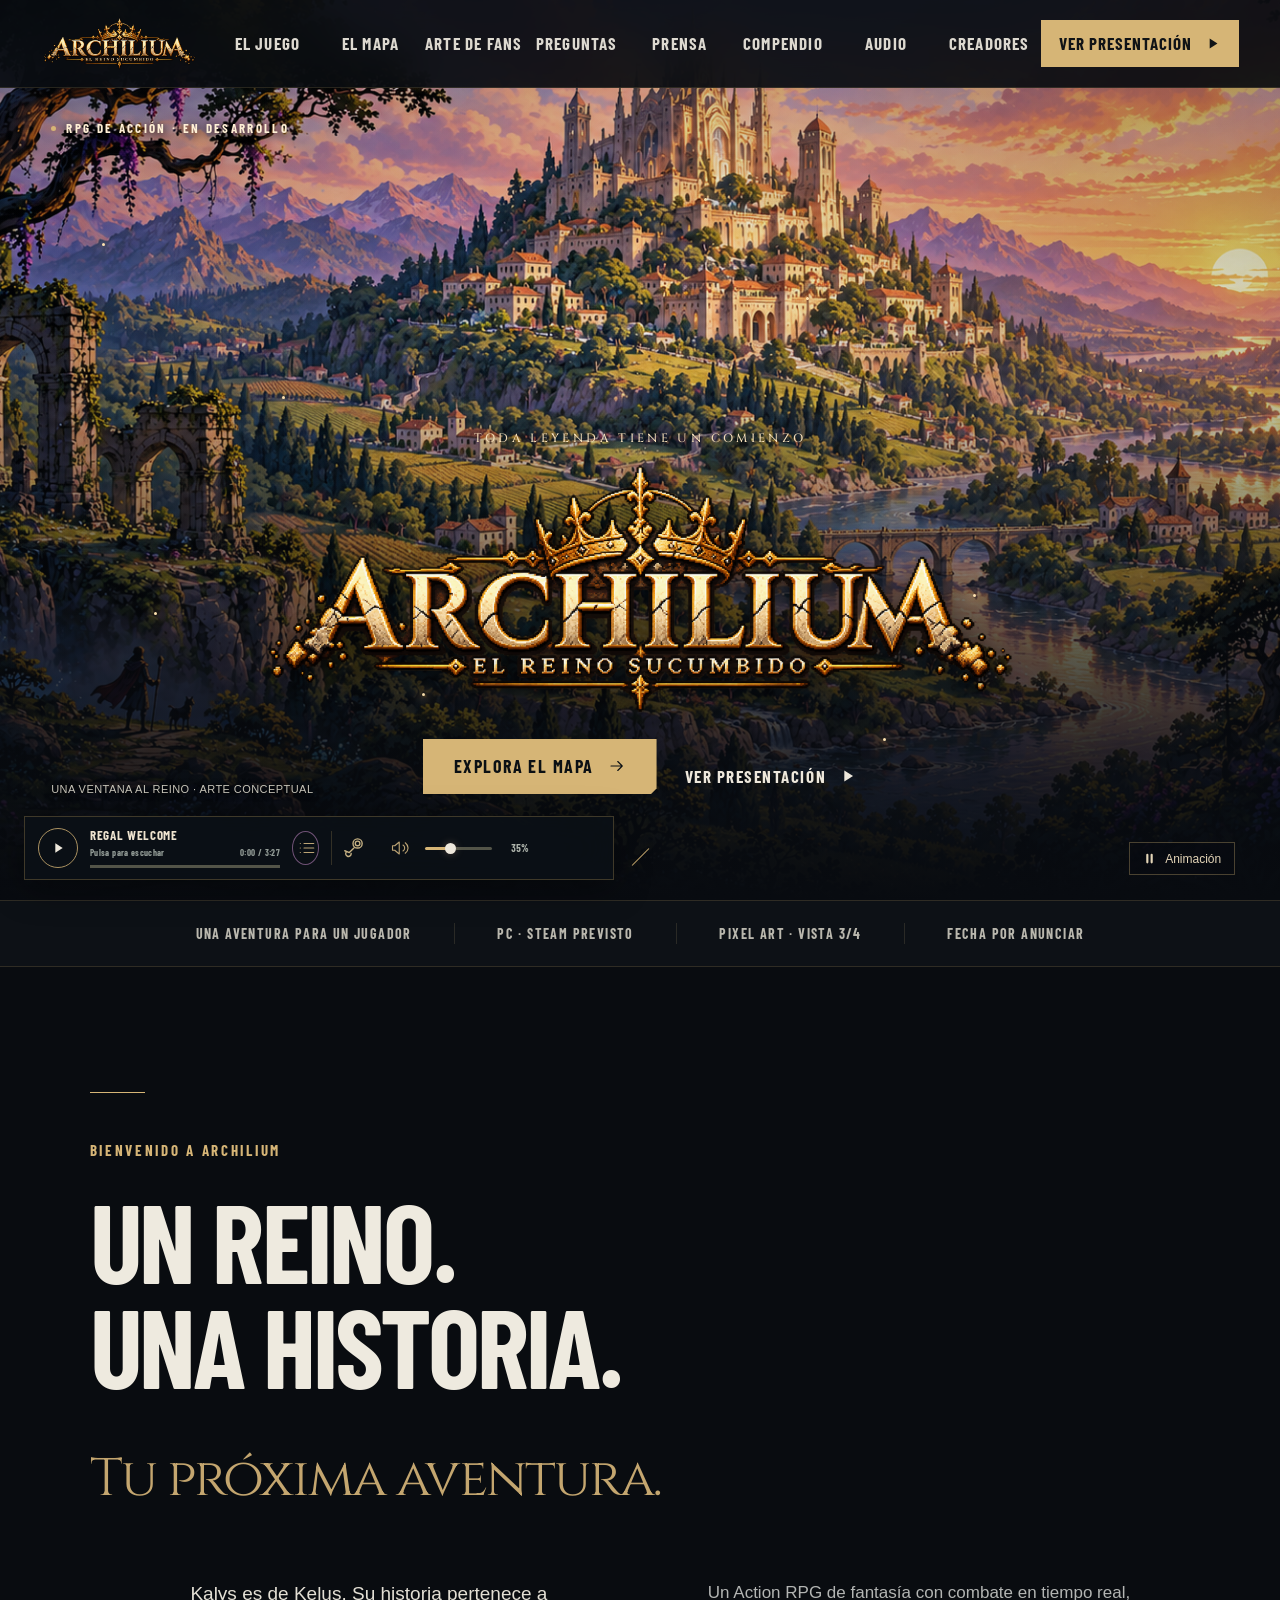
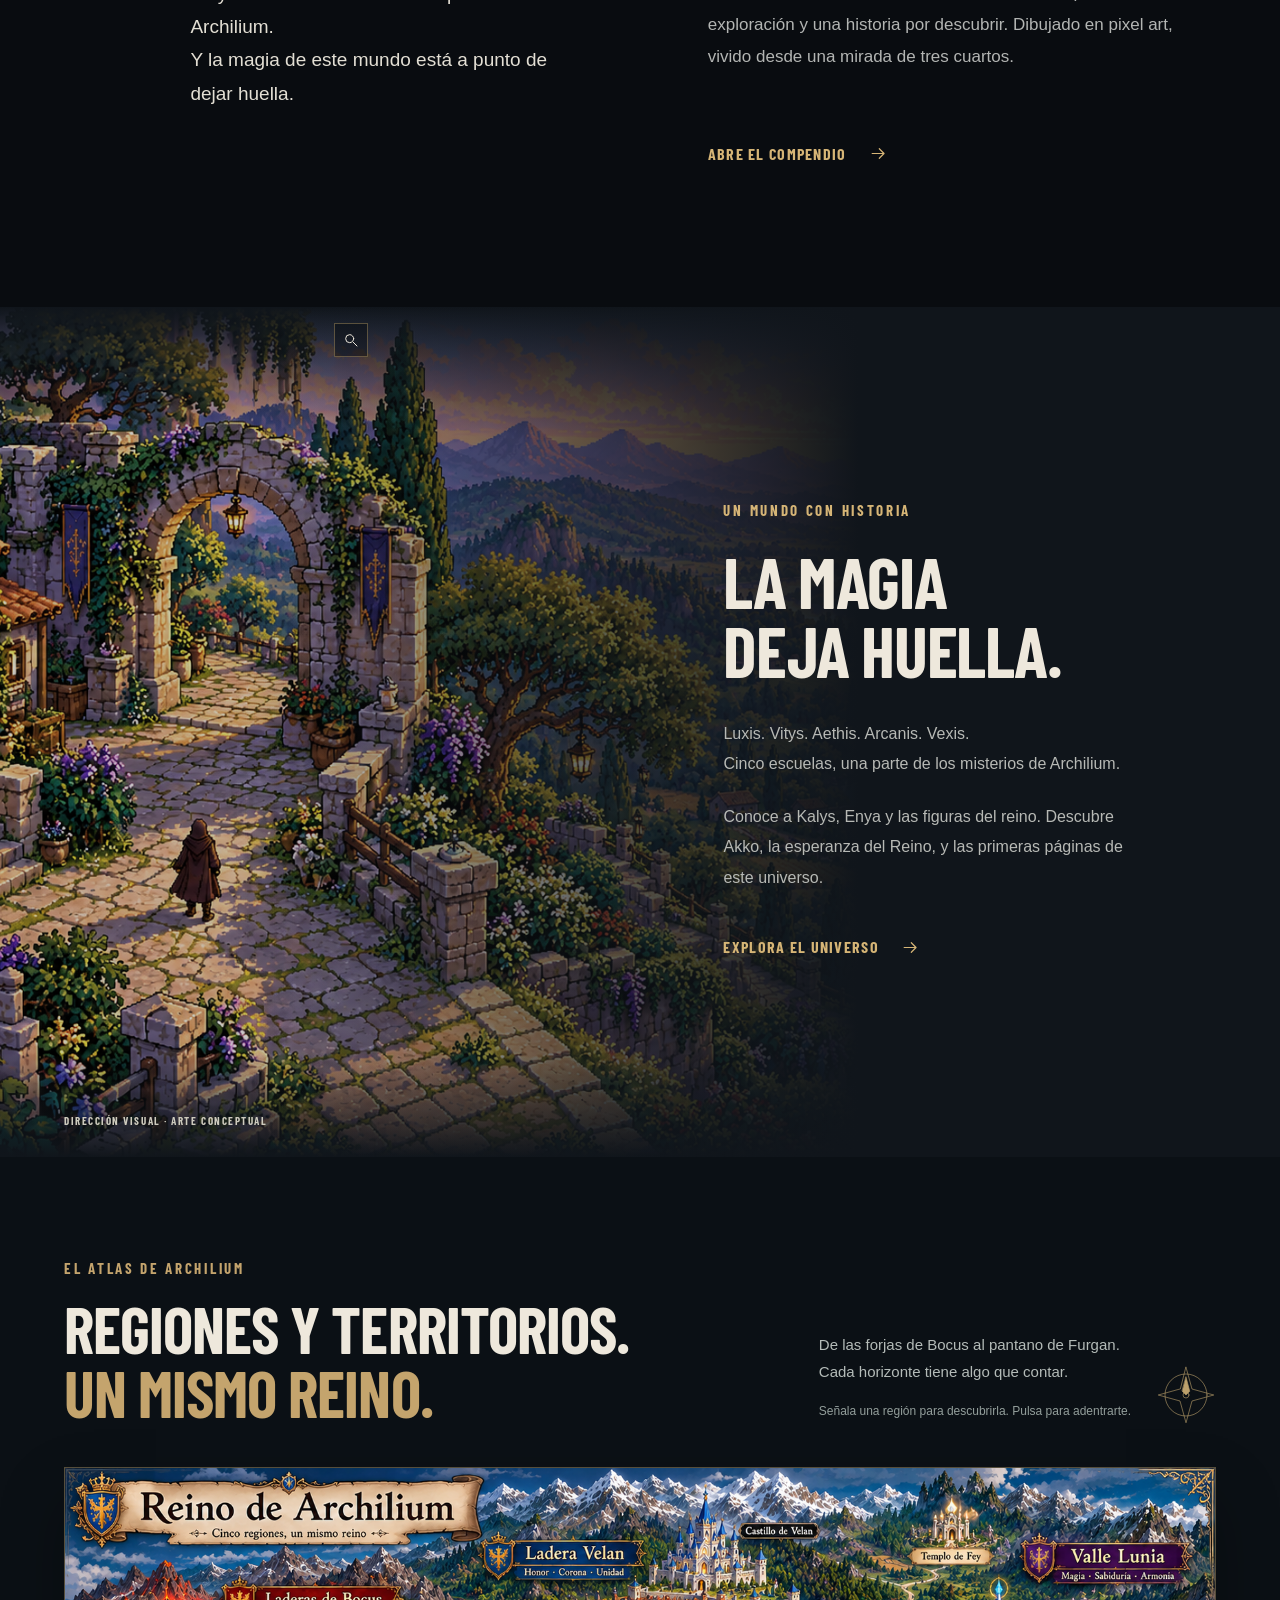
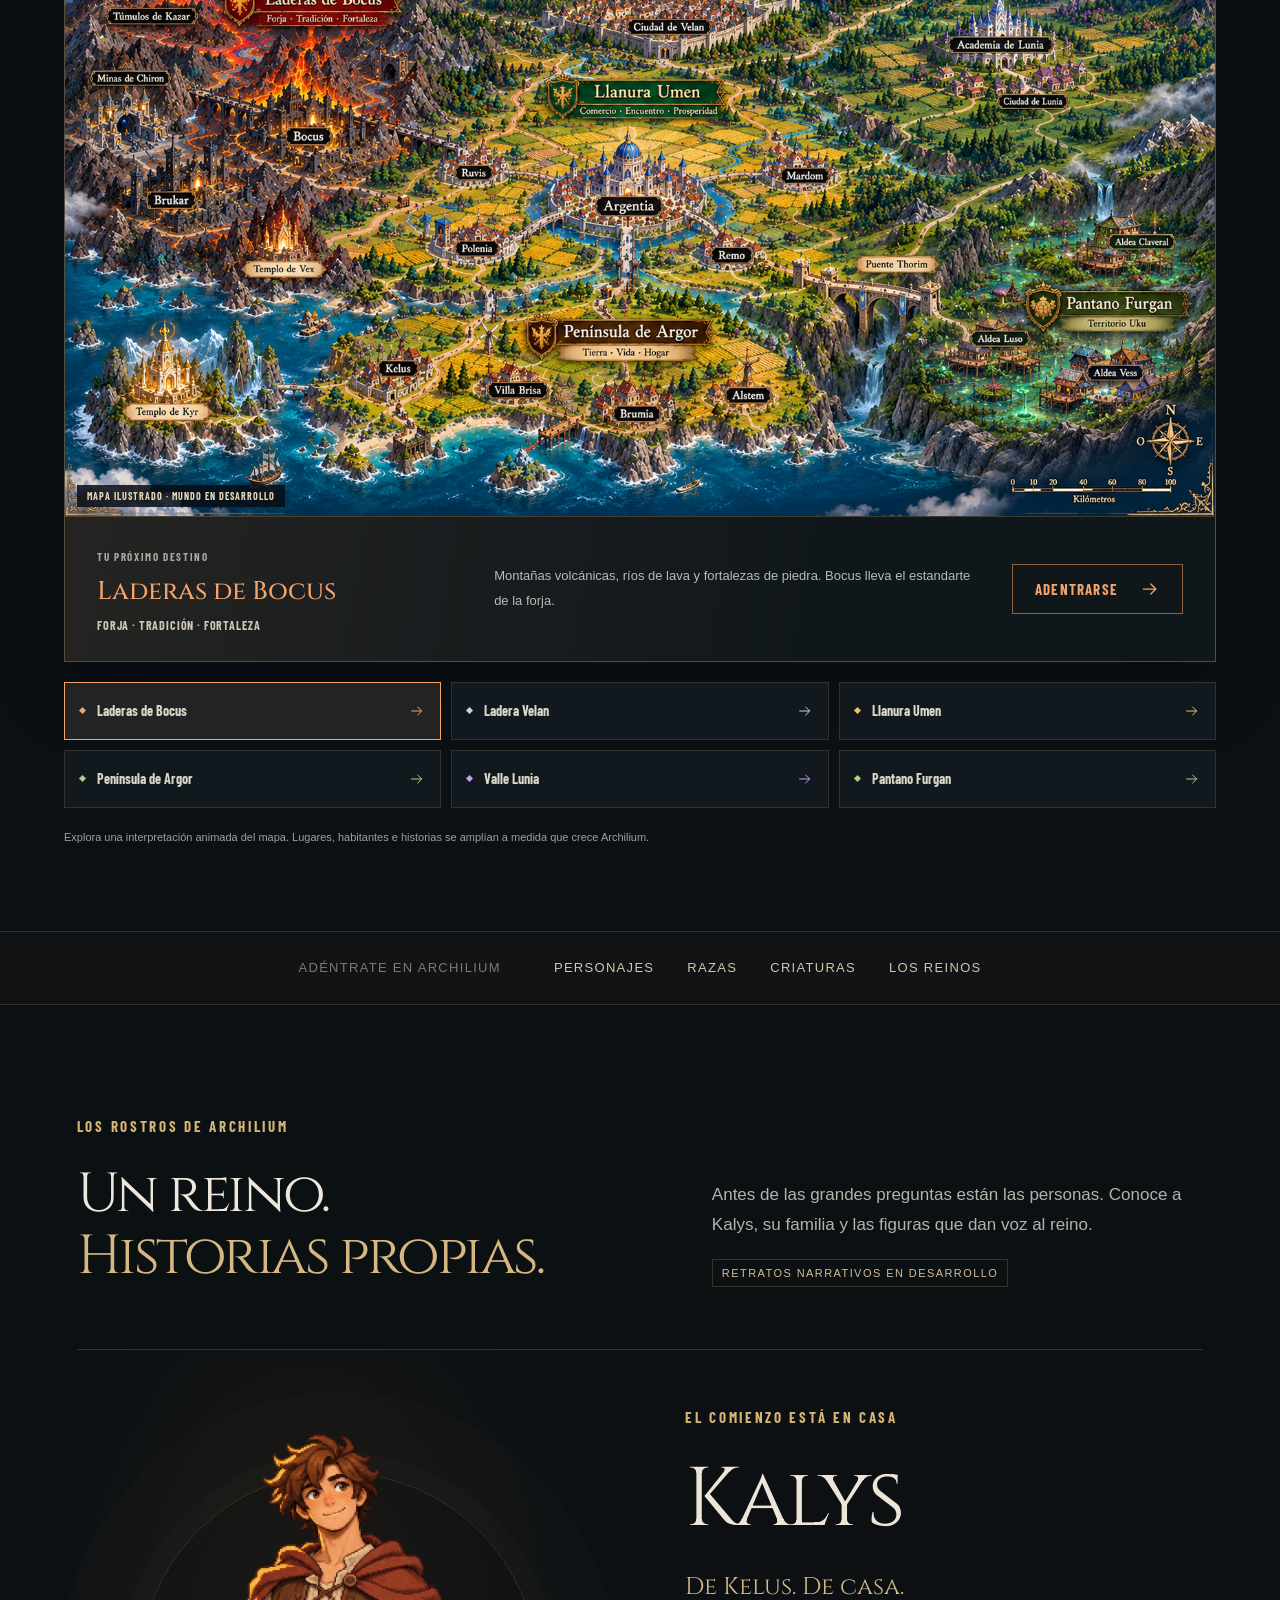
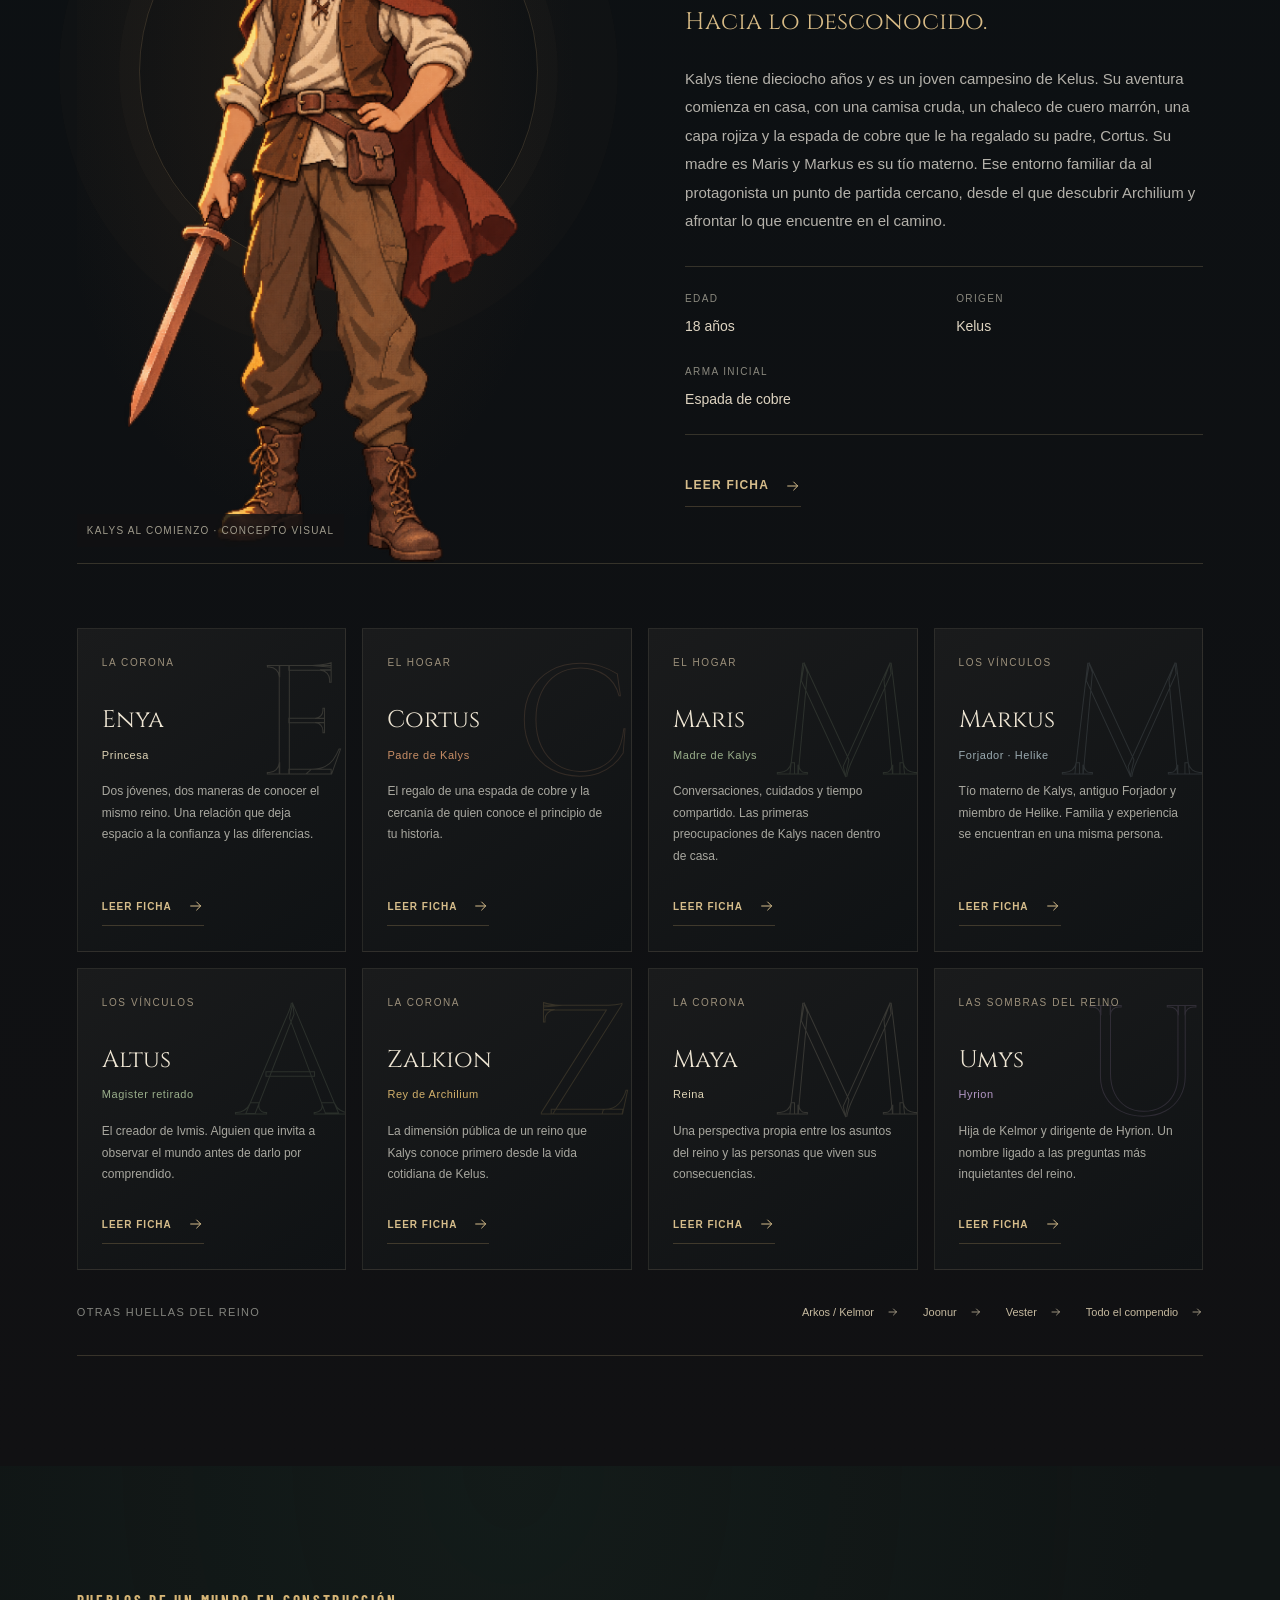
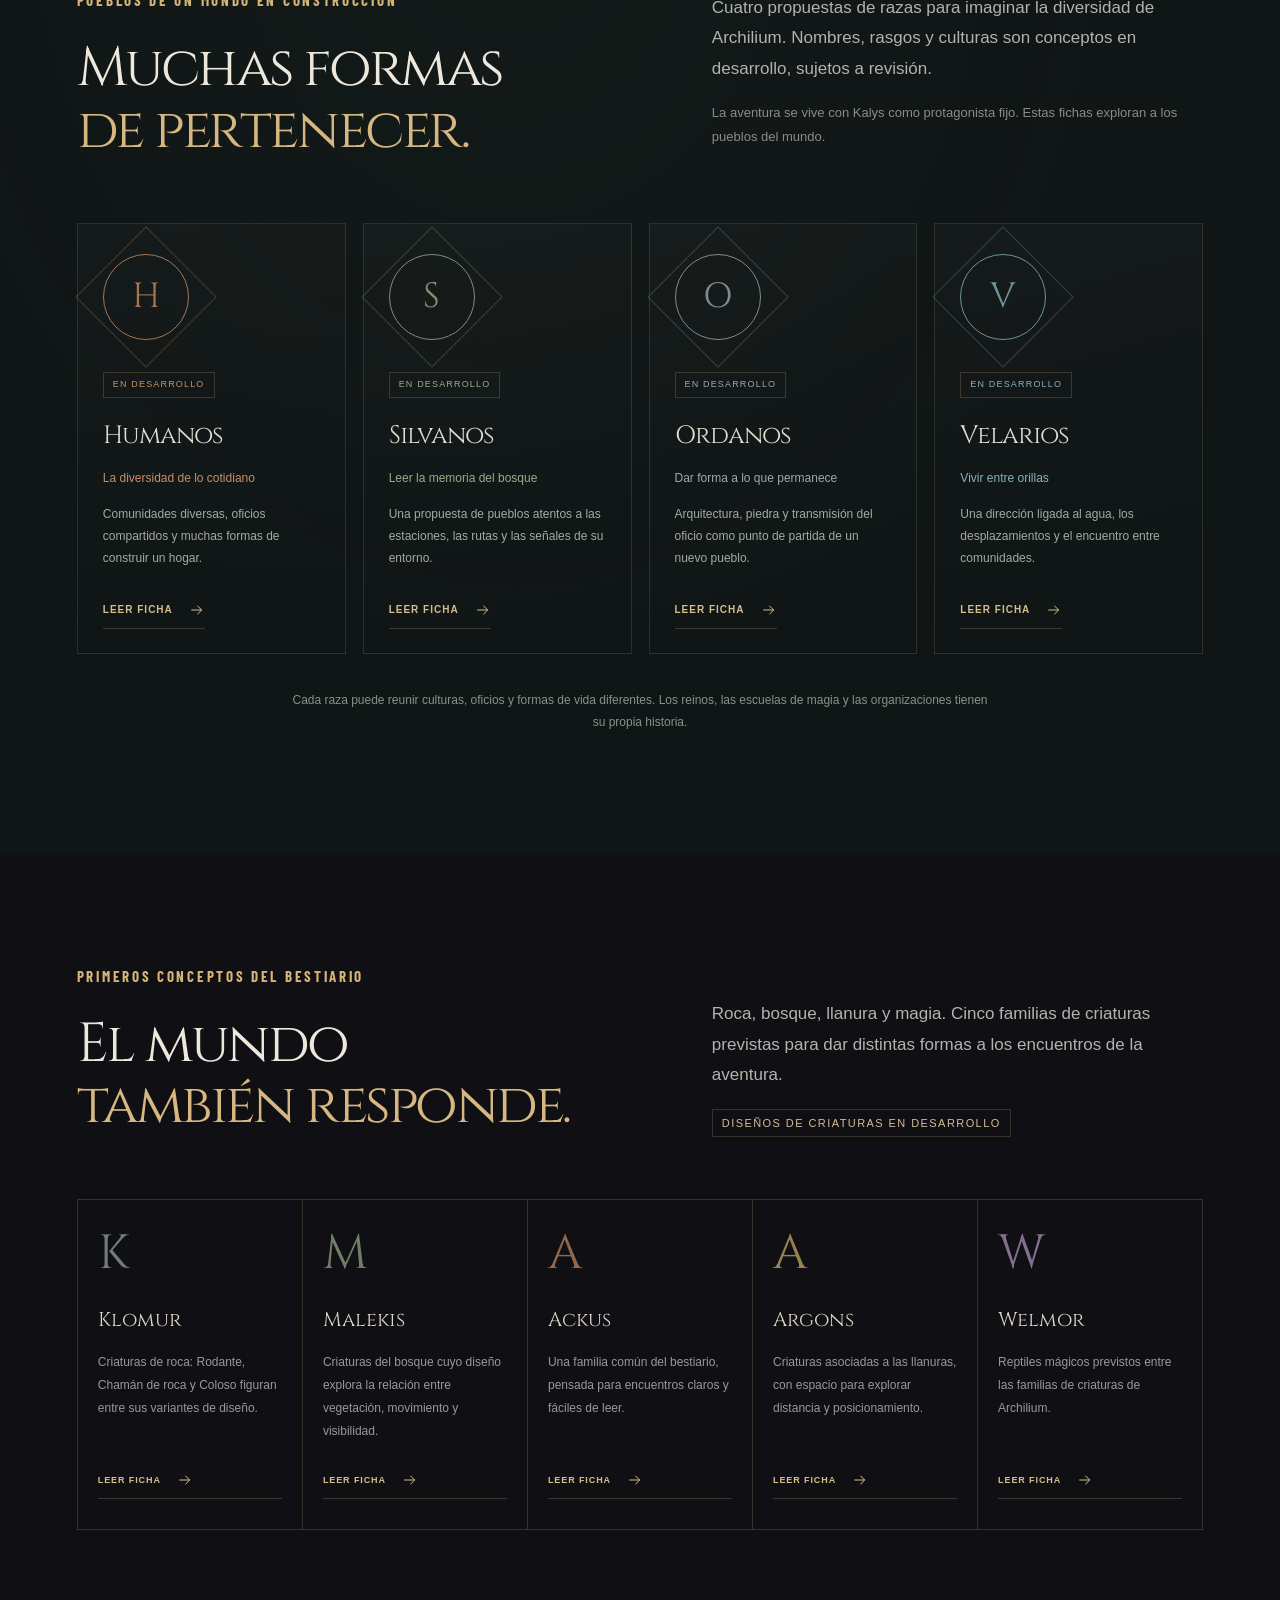
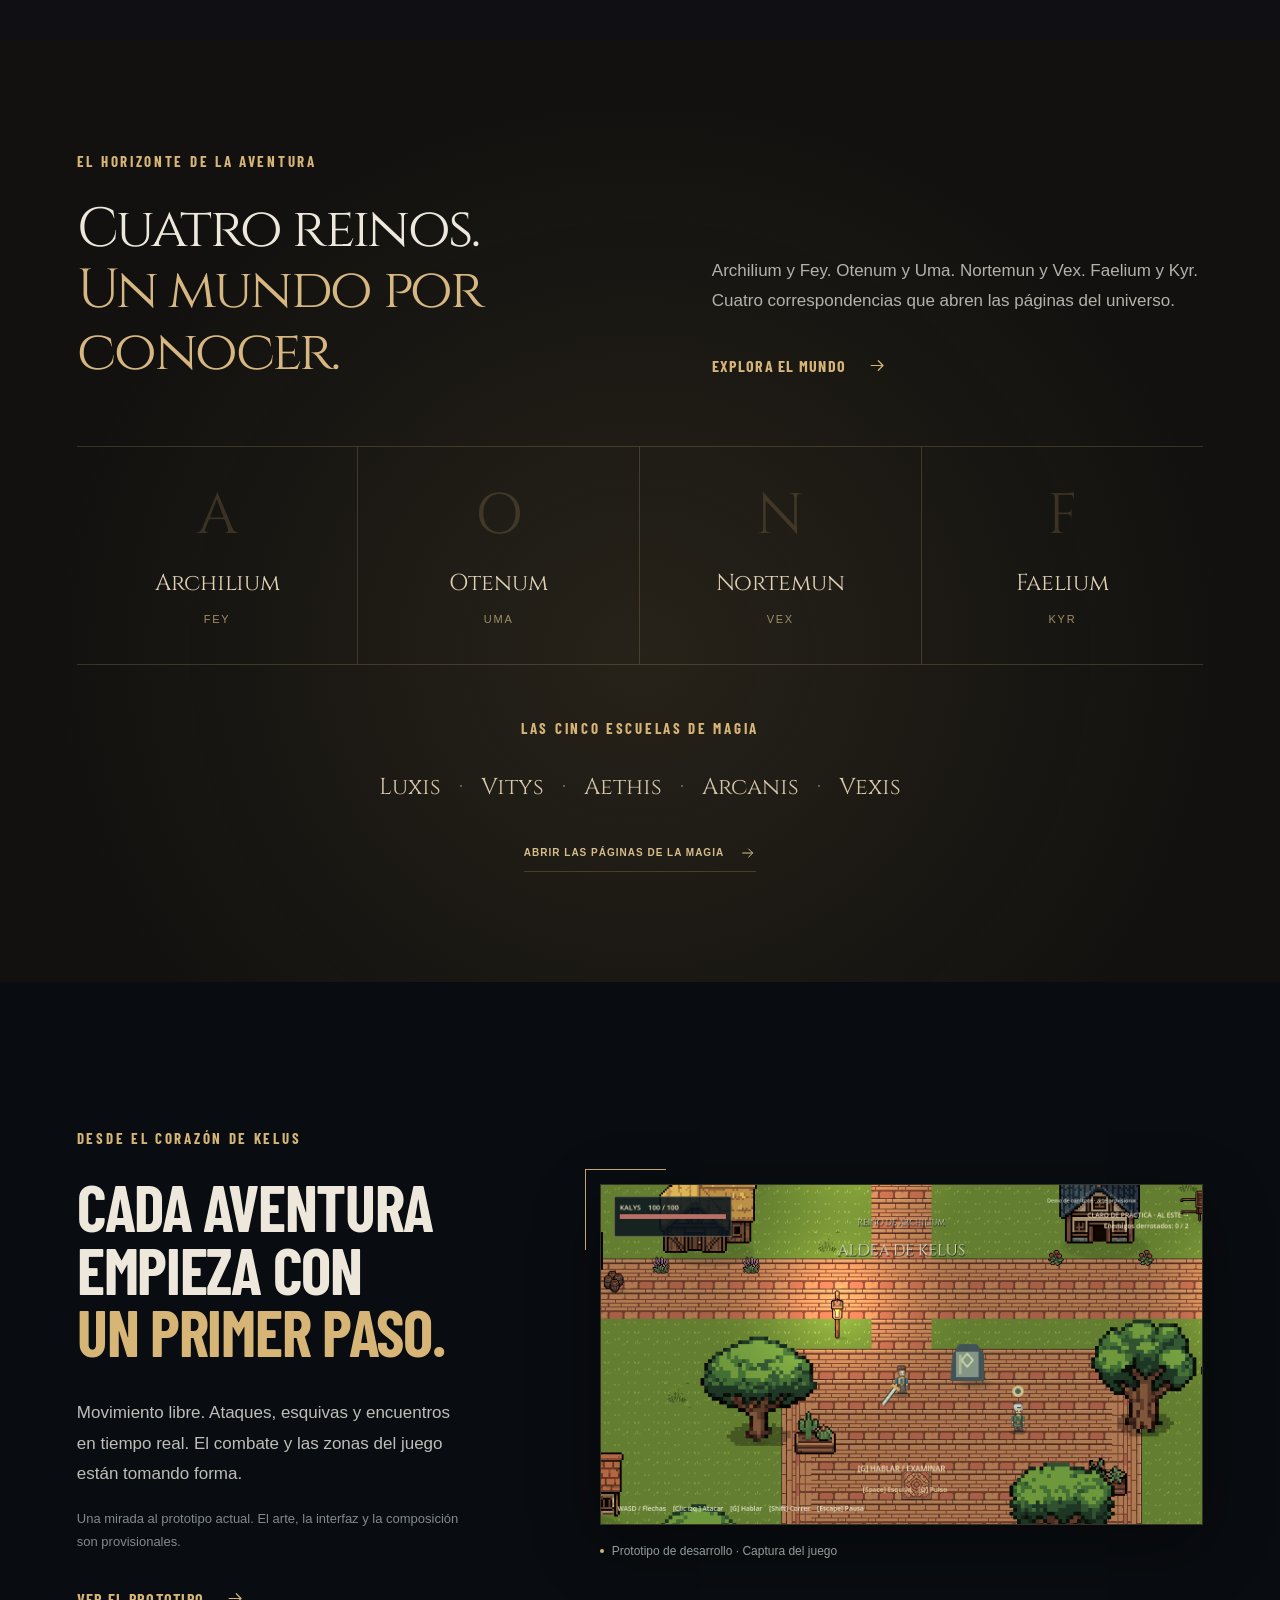
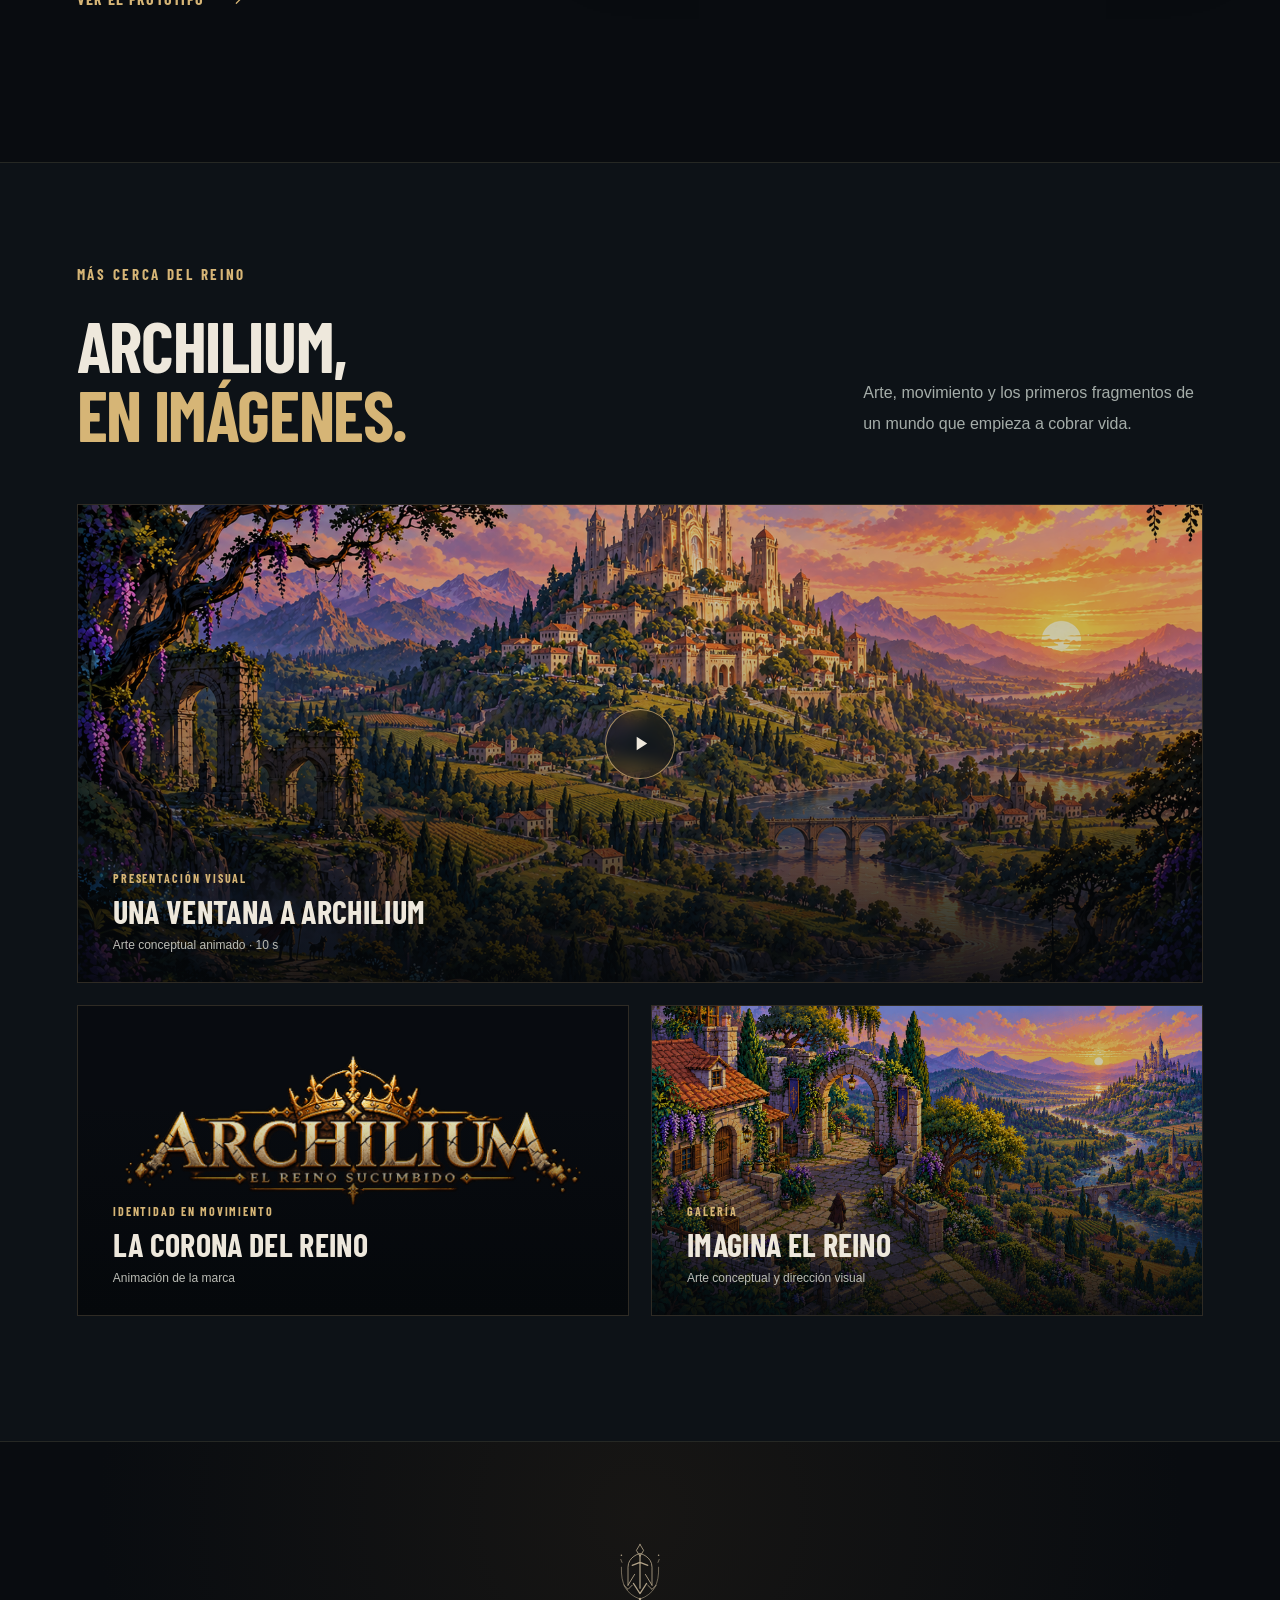
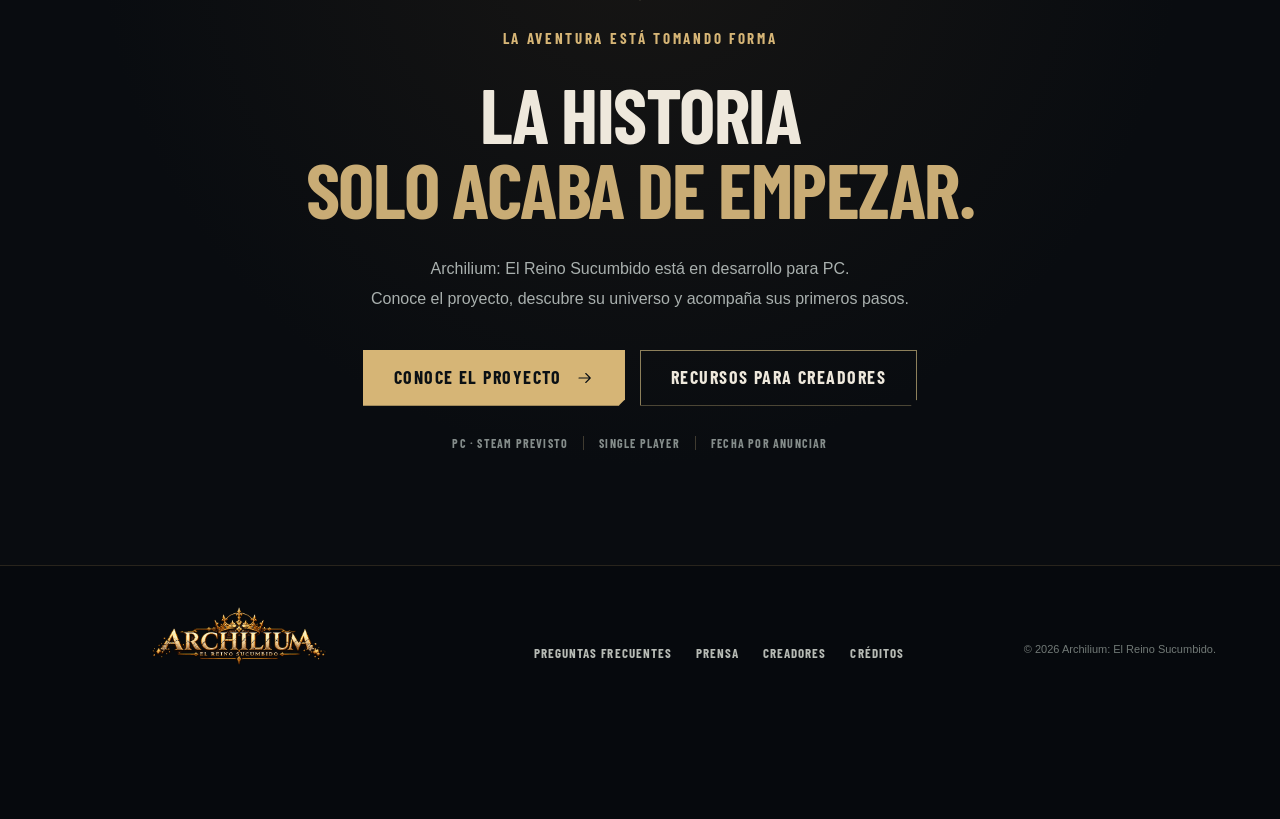
==== index.html @ 04245f7f "Publish updated Archilium map and Pantano Furgan" ====
<!doctype html>
<html lang="es">
<head>
  <meta charset="utf-8">
  <meta name="viewport" content="width=device-width,initial-scale=1">
  <meta name="theme-color" content="#080b10">
  <meta name="description" content="Descubre Archilium: El Reino Sucumbido, un RPG de acción en pixel art. Conoce a Kalys, sus personajes, los cuatro reinos y los conceptos de razas y criaturas.">
  <meta property="og:title" content="Archilium: El Reino Sucumbido">
  <meta property="og:description" content="Conoce a Kalys y las figuras de Archilium. Personajes, cuatro reinos y conceptos de razas y criaturas para una aventura en pixel art.">
  <meta property="og:type" content="website">
  <meta property="og:locale" content="es_ES">
  <meta property="og:image" content="https://zalkionhub.github.io/archilium/assets/archilium-hero-grounded.png">
  <meta property="og:url" content="https://zalkionhub.github.io/archilium/">
  <link rel="canonical" href="https://zalkionhub.github.io/archilium/">
  <title>Archilium: El Reino Sucumbido</title>
  <link rel="icon" href="assets/emblem.svg" type="image/svg+xml">
  <link rel="preload" href="assets/cinzel.ttf" as="font" type="font/ttf" crossorigin>
  <link rel="preload" href="assets/barlow-condensed-bold.ttf" as="font" type="font/ttf" crossorigin>
  <link rel="preload" href="assets/archilium-hero-grounded.png" as="image" fetchpriority="high">
  <link rel="preload" href="assets/archilium-corona-dorada.png" as="image" fetchpriority="high">
  <link rel="stylesheet" href="styles.css">
  <link rel="stylesheet" href="cinematic.css">
  <link rel="stylesheet" href="lore.css">
  <link rel="stylesheet" href="world-map.css?v=20261103-furgan">
  <script src="loading-screen.js"></script>
  <script src="app.js?v=20261103-furgan" type="module"></script>
</head>
<body>
  <div class="site-loader" id="site-loader" aria-label="Cargando Archilium" aria-hidden="true">
    <div class="loader-glow" aria-hidden="true"></div>
    <div class="loader-content">
      <img class="loader-logo" src="assets/archilium-corona-dorada.png" alt="Archilium · El reino sucumbido" width="2172" height="724" fetchpriority="high">
      <span class="loader-rule" aria-hidden="true"></span>
      <p role="status">Cargando el reino…</p>
      <button id="loader-skip" type="button">Entrar al reino</button>
    </div>
  </div>
  <a class="skip-link" href="#el-juego">Saltar al contenido</a>
  <svg class="icon-definitions" aria-hidden="true" xmlns="http://www.w3.org/2000/svg">
    <symbol id="icon-arrow" viewBox="0 0 24 24"><path d="M4 12h15m-6-6 6 6-6 6"/></symbol>
    <symbol id="icon-play" viewBox="0 0 24 24"><path class="solid" d="m8 5 11 7-11 7z"/></symbol>
    <symbol id="icon-pause" viewBox="0 0 24 24"><path d="M8 5v14M16 5v14" stroke-width="4"/></symbol>
    <symbol id="icon-close" viewBox="0 0 24 24"><path d="m5 5 14 14M19 5 5 19"/></symbol>
    <symbol id="icon-download" viewBox="0 0 24 24"><path d="M12 3v12m-5-5 5 5 5-5M4 16v5h16v-5"/></symbol>
    <symbol id="icon-volume" viewBox="0 0 24 24"><path d="m11 4-6 5H2v6h3l6 5zM16 8c3 2 3 6 0 8m3-11c5 4 5 10 0 14"/></symbol>
    <symbol id="icon-muted" viewBox="0 0 24 24"><path d="m11 4-6 5H2v6h3l6 5zM16 9l6 6m0-6-6 6"/></symbol>
    <symbol id="icon-list" viewBox="0 0 24 24"><path d="M8 6h13M8 12h13M8 18h13M3 6h.1M3 12h.1M3 18h.1"/></symbol>
    <symbol id="icon-steam" viewBox="0 0 24 24"><path d="m3 15 5 2 5-5m-8 4a3 3 0 1 0 5 2M22 7a5 5 0 1 1-10 0 5 5 0 0 1 10 0Z"/><circle cx="17" cy="7" r="2.5"/></symbol>
    <symbol id="icon-search" viewBox="0 0 24 24"><circle cx="10" cy="10" r="6"/><path d="m15 15 6 6"/></symbol>
  </svg>

  <header class="site-header" id="site-header">
    <a class="nav-brand" href="#inicio" aria-label="Archilium, inicio"><img src="assets/archilium-corona-dorada.png" alt="" width="2172" height="724"></a>
    <button class="menu-toggle" aria-expanded="false" aria-controls="main-navigation" aria-label="Abrir menú"><span></span><span></span></button>
    <nav class="main-navigation" id="main-navigation" aria-label="Navegación principal">
      <a href="#el-juego">El juego</a><a href="#mapa">El mapa</a><a href="#arte-de-fans" data-panel="arte-de-fans">Arte de fans</a><a href="#preguntas" data-panel="preguntas">Preguntas</a><a href="#prensa" data-panel="prensa">Prensa</a><a href="#compendio" data-panel="compendio">Compendio</a><a href="#audio" data-panel="audio">Audio</a><a href="#creadores" data-panel="creadores">Creadores</a>
    </nav>
    <button class="header-action" data-panel="presentacion">Ver presentación <svg><use href="#icon-play"/></svg></button>
  </header>
  <main>
    <section class="hero" id="inicio" aria-labelledby="game-title">
      <div class="hero-scene" aria-hidden="true"><img class="hero-art" src="assets/archilium-hero-grounded.png" alt="" width="1672" height="941" fetchpriority="high"><video id="hero-motion" class="hero-motion" muted playsinline loop preload="none" poster="assets/archilium-hero-grounded.png"></video></div>
      <div class="hero-shade" aria-hidden="true"></div>
      <div class="motes" aria-hidden="true"><i></i><i></i><i></i><i></i><i></i><i></i><i></i><i></i><i></i><i></i></div>
      <div class="hero-genre"><span></span>RPG DE ACCIÓN · EN DESARROLLO</div>
      <div class="hero-copy">
        <p class="hero-kicker">Toda leyenda tiene un comienzo</p>
        <h1 id="game-title"><img class="hero-logo" src="assets/archilium-corona-dorada.png" alt="Archilium: El Reino Sucumbido" width="2172" height="724" fetchpriority="high"></h1>
        <div class="hero-actions"><a class="primary-button" href="#mapa">Explora el mapa <svg><use href="#icon-arrow"/></svg></a><button class="hero-cta" data-panel="presentacion">Ver presentación <svg><use href="#icon-play"/></svg></button></div>
      </div>
      <span class="hero-caption">Una ventana al reino · Arte conceptual</span>
      <button class="motion-toggle" id="motion-toggle" type="button" aria-label="Pausar animación de portada" aria-pressed="false"><svg><use href="#icon-pause"/></svg><span>Animación</span></button>
      <a class="scroll-cue" href="#el-juego" aria-label="Desplazarse para descubrir Archilium"><span></span></a>
    </section>
    <div class="game-ribbon"><span>Una aventura para un jugador</span><span>PC · Steam previsto</span><span>Pixel art · Vista 3/4</span><span>Fecha por anunciar</span></div>
    <section class="manifesto-section" id="el-juego" aria-labelledby="intro-title">
      <div class="section-rule" aria-hidden="true"></div>
      <p class="eyebrow reveal">Bienvenido a Archilium</p>
      <h2 id="intro-title" class="display-title reveal">Un reino.<br>Una historia.<br><em>Tu próxima aventura.</em></h2>
      <div class="manifesto-bottom reveal"><p>Kalys es de Kelus. Su historia pertenece a Archilium.<br>Y la magia de este mundo está a punto de dejar huella.</p><p>Un Action RPG de fantasía con combate en tiempo real, exploración y una historia por descubrir. Dibujado en pixel art, vivido desde una mirada de tres cuartos.</p><a class="text-link" href="#compendio" data-panel="compendio">Abre el compendio <svg><use href="#icon-arrow"/></svg></a></div>
    </section>
    <section class="realm-section" id="el-reino" aria-labelledby="world-title">
      <div class="realm-art"><img src="assets/archilium-pixel-concept-grounded.png" alt="Arte conceptual en pixel art de un camino de piedra entre vegetación y montañas de un reino terrestre" width="1672" height="941" loading="lazy"><div class="realm-art-shade"></div><span class="art-caption">Dirección visual · Arte conceptual</span><button class="expand-art" data-panel="galeria" aria-label="Ampliar el arte de Archilium"><svg><use href="#icon-search"/></svg></button></div>
      <div class="realm-copy reveal"><p class="eyebrow">Un mundo con historia</p><h2 id="world-title">La magia<br>deja huella.</h2><p>Luxis. Vitys. Aethis. Arcanis. Vexis.<br>Cinco escuelas, una parte de los misterios de Archilium.</p><p>Conoce a Kalys, Enya y las figuras del reino. Descubre Akko, la esperanza del Reino, y las primeras páginas de este universo.</p><a class="text-link" href="#compendio" data-panel="compendio">Explora el universo <svg><use href="#icon-arrow"/></svg></a></div>
    </section>
    <!-- world-map:start -->
    <section class="atlas-section" id="mapa" aria-labelledby="atlas-title">
    <header class="atlas-heading"><div><p class="eyebrow">El atlas de Archilium</p><h2 id="atlas-title">Regiones y territorios.<br><em>Un mismo reino.</em></h2></div><div class="atlas-intro"><p>De las forjas de Bocus al pantano de Furgan.<br>Cada horizonte tiene algo que contar.</p><p class="atlas-instruction">Señala una región para descubrirla. Pulsa para adentrarte.</p></div><svg class="atlas-compass" viewBox="0 0 80 80" aria-hidden="true"><circle cx="40" cy="40" r="28"/><path d="M40 3 48 32 77 40 48 48 40 77 32 48 3 40 32 32Z"/><path d="m40 16 5 19-5 5-5-5Z" fill="currentColor"/><circle cx="40" cy="40" r="4"/></svg></header>
    <div class="atlas-frame">
      <div class="atlas-stage"><img class="atlas-map" src="assets/archilium-mapa-reino-furgan.png" alt="Mapa ilustrado del Reino de Archilium: Bocus al oeste, Velan al norte, Umen en el centro, Argor al sur, Lunia al noreste y Pantano Furgan al sureste" width="1672" height="941" loading="lazy">
        <svg class="atlas-overlays" viewBox="0 0 1672 941" aria-label="Regiones del mapa interactivo"><a href="#region-bocus" role="button" tabindex="0" class="atlas-region" data-region-id="bocus" aria-label="Explorar Laderas de Bocus" style="--region-color:#f4a36b"><path d="M0 170 L70 126 L215 126 L320 109 L470 128 L530 178 L555 260 L540 330 L577 385 L535 443 L475 485 L418 530 L437 585 L407 631 L300 660 L190 626 L112 618 L60 572 L0 558 Z"/></a><a href="#region-velan" role="button" tabindex="0" class="atlas-region" data-region-id="velan" aria-label="Explorar Ladera Velan" style="--region-color:#c0d8ee"><path d="M470 128 L520 76 L575 0 L1290 0 L1330 68 L1300 148 L1246 180 L1200 235 L1128 269 L1046 296 L951 285 L812 292 L689 267 L600 291 L555 260 L530 178 Z"/></a><a href="#region-umen" role="button" tabindex="0" class="atlas-region" data-region-id="umen" aria-label="Explorar Llanura Umen" style="--region-color:#e6c56f"><path d="M577 385 L540 330 L555 260 L600 291 L689 267 L812 292 L951 285 L1046 296 L1128 269 L1179 359 L1214 411 L1298 410 L1286 480 L1246 540 L1275 609 L1180 632 L1108 663 L987 628 L874 611 L760 625 L641 592 L544 617 L407 631 L437 585 L418 530 L475 485 L535 443 Z"/></a><a href="#region-argor" role="button" tabindex="0" class="atlas-region" data-region-id="argor" aria-label="Explorar Península de Argor" style="--region-color:#b8c782"><path d="M407 631 L544 617 L641 592 L760 625 L874 611 L987 628 L1108 663 L1180 632 L1220 713 L1180 804 L1152 874 L1040 903 L906 912 L760 899 L608 914 L480 870 L364 848 L323 797 L358 727 Z M16 715 L60 662 L185 654 L278 733 L305 817 L249 872 L90 865 L35 810 Z"/></a><a href="#region-lunia" role="button" tabindex="0" class="atlas-region" data-region-id="lunia" aria-label="Explorar Valle Lunia" style="--region-color:#c6a2f3"><path d="M1290 0 L1672 0 L1672 425 L1580 444 L1484 419 L1380 441 L1298 410 L1214 411 L1179 359 L1128 269 L1200 235 L1246 180 L1300 148 L1330 68 Z"/></a><a href="#region-furgan" role="button" tabindex="0" class="atlas-region" data-region-id="furgan" aria-label="Explorar Pantano Furgan" style="--region-color:#b1cf87"><path d="M1298 410 L1380 441 L1484 419 L1580 444 L1672 425 L1672 729 L1598 757 L1568 795 L1485 838 L1392 879 L1281 839 L1204 810 L1220 713 L1180 632 L1275 609 L1246 540 L1286 480 Z"/></a></svg>
        <div class="atlas-hover-card" hidden aria-hidden="true"><span>Descubre la región</span><strong data-hover-name></strong><p data-hover-motto></p><p data-hover-summary></p><small>Pulsa para adentrarte <svg aria-hidden="true"><use href="#icon-arrow"/></svg></small></div>
        <span class="atlas-art-label">Mapa ilustrado · Mundo en desarrollo</span>
      </div>
      <div class="atlas-preview" id="atlas-preview" style="--region-color:#f4a36b"><div class="atlas-preview-heading"><span class="atlas-preview-kicker">Tu próximo destino</span><h3 data-atlas-name>Laderas de Bocus</h3><p data-atlas-motto>Forja · Tradición · Fortaleza</p></div><p class="atlas-preview-summary" data-atlas-summary>Montañas volcánicas, ríos de lava y fortalezas de piedra. Bocus lleva el estandarte de la forja.</p><button class="atlas-enter" data-atlas-enter="bocus">Adentrarse <svg aria-hidden="true"><use href="#icon-arrow"/></svg></button></div>
    </div>
    <nav class="atlas-destinations" aria-label="Elegir una región de Archilium"><button data-region-id="bocus" data-previewed="true" style="--region-color:#f4a36b"><span></span>Laderas de Bocus<svg aria-hidden="true"><use href="#icon-arrow"/></svg></button><button data-region-id="velan" data-previewed="false" style="--region-color:#c0d8ee"><span></span>Ladera Velan<svg aria-hidden="true"><use href="#icon-arrow"/></svg></button><button data-region-id="umen" data-previewed="false" style="--region-color:#e6c56f"><span></span>Llanura Umen<svg aria-hidden="true"><use href="#icon-arrow"/></svg></button><button data-region-id="argor" data-previewed="false" style="--region-color:#b8c782"><span></span>Península de Argor<svg aria-hidden="true"><use href="#icon-arrow"/></svg></button><button data-region-id="lunia" data-previewed="false" style="--region-color:#c6a2f3"><span></span>Valle Lunia<svg aria-hidden="true"><use href="#icon-arrow"/></svg></button><button data-region-id="furgan" data-previewed="false" style="--region-color:#b1cf87"><span></span>Pantano Furgan<svg aria-hidden="true"><use href="#icon-arrow"/></svg></button></nav>
    <p class="atlas-footnote">Explora una interpretación animada del mapa. Lugares, habitantes e historias se amplían a medida que crece Archilium.</p>
  </section>
    <!-- world-map:end -->
    <!-- lore:start -->
    <nav class="lore-jump" aria-label="Descubre el universo"><span>Adéntrate en Archilium</span><a href="#personajes">Personajes</a><a href="#razas">Razas</a><a href="#criaturas">Criaturas</a><a href="#reinos">Los reinos</a></nav>
    <section class="characters-section lore-section" id="personajes" aria-labelledby="characters-title">
      <header class="lore-section-heading reveal"><div><p class="eyebrow">Los rostros de Archilium</p><h2 id="characters-title">Un reino.<br><em>Historias propias.</em></h2></div><div><p>Antes de las grandes preguntas están las personas. Conoce a Kalys, su familia y las figuras que dan voz al reino.</p><span class="lore-status">Retratos narrativos en desarrollo</span></div></header>
      <article class="kalys-feature reveal">
        <div class="kalys-portrait"><div class="portrait-orbit" aria-hidden="true"></div><img src="assets/kalys-inicial-concepto.png" alt="Concepto original de Kalys joven, con pelo castaño, ropa campesina, capa rojiza y espada de cobre" width="1024" height="1536" loading="lazy"><span class="portrait-caption">Kalys al comienzo · Concepto visual</span></div>
        <div class="kalys-copy"><p class="eyebrow">El comienzo está en casa</p><h3>Kalys</h3><p class="kalys-subtitle">De Kelus. De casa.<br>Hacia lo desconocido.</p><p>Kalys tiene dieciocho años y es un joven campesino de Kelus. Su aventura comienza en casa, con una camisa cruda, un chaleco de cuero marrón, una capa rojiza y la espada de cobre que le ha regalado su padre, Cortus. Su madre es Maris y Markus es su tío materno. Ese entorno familiar da al protagonista un punto de partida cercano, desde el que descubrir Archilium y afrontar lo que encuentre en el camino.</p><dl class="kalys-facts"><div><dt>Edad</dt><dd>18 años</dd></div><div><dt>Origen</dt><dd>Kelus</dd></div><div><dt>Arma inicial</dt><dd>Espada de cobre</dd></div></dl><button class="lore-more" data-panel="ficha-kalys">Leer ficha <span class="sr-only">de Kalys</span><svg aria-hidden="true"><use href="#icon-arrow"/></svg></button></div>
      </article>
      <div class="cast-grid"><article class="cast-card accent-ivory reveal"><span class="cast-monogram" aria-hidden="true">E</span><p class="cast-group">La Corona</p><h3>Enya</h3><p class="cast-role">Princesa</p><p>Dos jóvenes, dos maneras de conocer el mismo reino. Una relación que deja espacio a la confianza y las diferencias.</p><button class="lore-more" data-panel="ficha-enya">Leer ficha <span class="sr-only">de Enya</span><svg aria-hidden="true"><use href="#icon-arrow"/></svg></button></article><article class="cast-card accent-copper reveal"><span class="cast-monogram" aria-hidden="true">C</span><p class="cast-group">El hogar</p><h3>Cortus</h3><p class="cast-role">Padre de Kalys</p><p>El regalo de una espada de cobre y la cercanía de quien conoce el principio de tu historia.</p><button class="lore-more" data-panel="ficha-cortus">Leer ficha <span class="sr-only">de Cortus</span><svg aria-hidden="true"><use href="#icon-arrow"/></svg></button></article><article class="cast-card accent-sage reveal"><span class="cast-monogram" aria-hidden="true">M</span><p class="cast-group">El hogar</p><h3>Maris</h3><p class="cast-role">Madre de Kalys</p><p>Conversaciones, cuidados y tiempo compartido. Las primeras preocupaciones de Kalys nacen dentro de casa.</p><button class="lore-more" data-panel="ficha-maris">Leer ficha <span class="sr-only">de Maris</span><svg aria-hidden="true"><use href="#icon-arrow"/></svg></button></article><article class="cast-card accent-steel reveal"><span class="cast-monogram" aria-hidden="true">M</span><p class="cast-group">Los vínculos</p><h3>Markus</h3><p class="cast-role">Forjador · Helike</p><p>Tío materno de Kalys, antiguo Forjador y miembro de Helike. Familia y experiencia se encuentran en una misma persona.</p><button class="lore-more" data-panel="ficha-markus">Leer ficha <span class="sr-only">de Markus</span><svg aria-hidden="true"><use href="#icon-arrow"/></svg></button></article><article class="cast-card accent-sage reveal"><span class="cast-monogram" aria-hidden="true">A</span><p class="cast-group">Los vínculos</p><h3>Altus</h3><p class="cast-role">Magister retirado</p><p>El creador de Ivmis. Alguien que invita a observar el mundo antes de darlo por comprendido.</p><button class="lore-more" data-panel="ficha-altus">Leer ficha <span class="sr-only">de Altus</span><svg aria-hidden="true"><use href="#icon-arrow"/></svg></button></article><article class="cast-card accent-gold reveal"><span class="cast-monogram" aria-hidden="true">Z</span><p class="cast-group">La Corona</p><h3>Zalkion</h3><p class="cast-role">Rey de Archilium</p><p>La dimensión pública de un reino que Kalys conoce primero desde la vida cotidiana de Kelus.</p><button class="lore-more" data-panel="ficha-zalkion">Leer ficha <span class="sr-only">de Zalkion</span><svg aria-hidden="true"><use href="#icon-arrow"/></svg></button></article><article class="cast-card accent-ivory reveal"><span class="cast-monogram" aria-hidden="true">M</span><p class="cast-group">La Corona</p><h3>Maya</h3><p class="cast-role">Reina</p><p>Una perspectiva propia entre los asuntos del reino y las personas que viven sus consecuencias.</p><button class="lore-more" data-panel="ficha-maya">Leer ficha <span class="sr-only">de Maya</span><svg aria-hidden="true"><use href="#icon-arrow"/></svg></button></article><article class="cast-card accent-violet reveal"><span class="cast-monogram" aria-hidden="true">U</span><p class="cast-group">Las sombras del reino</p><h3>Umys</h3><p class="cast-role">Hyrion</p><p>Hija de Kelmor y dirigente de Hyrion. Un nombre ligado a las preguntas más inquietantes del reino.</p><button class="lore-more" data-panel="ficha-umys">Leer ficha <span class="sr-only">de Umys</span><svg aria-hidden="true"><use href="#icon-arrow"/></svg></button></article></div>
      <div class="archive-links reveal"><span>Otras huellas del reino</span><button data-panel="ficha-arkos-kelmor">Arkos / Kelmor <svg aria-hidden="true"><use href="#icon-arrow"/></svg></button><button data-panel="ficha-joonur">Joonur <svg aria-hidden="true"><use href="#icon-arrow"/></svg></button><button data-panel="ficha-vester">Vester <svg aria-hidden="true"><use href="#icon-arrow"/></svg></button><button data-panel="compendio">Todo el compendio <svg aria-hidden="true"><use href="#icon-arrow"/></svg></button></div>
    </section>
    <section class="races-section lore-section" id="razas" aria-labelledby="races-title">
      <header class="lore-section-heading reveal"><div><p class="eyebrow">Pueblos de un mundo en construcción</p><h2 id="races-title">Muchas formas<br><em>de pertenecer.</em></h2></div><div><p>Cuatro propuestas de razas para imaginar la diversidad de Archilium. Nombres, rasgos y culturas son conceptos en desarrollo, sujetos a revisión.</p><p class="lore-note">La aventura se vive con Kalys como protagonista fijo. Estas fichas exploran a los pueblos del mundo.</p></div></header>
      <div class="race-grid"><article class="race-card accent-copper reveal"><div class="race-symbol" aria-hidden="true"><span>H</span><i></i></div><span class="lore-status">En desarrollo</span><h3>Humanos</h3><p class="race-role">La diversidad de lo cotidiano</p><p>Comunidades diversas, oficios compartidos y muchas formas de construir un hogar.</p><button class="lore-more" data-panel="ficha-humanos">Leer ficha <span class="sr-only">de Humanos</span><svg aria-hidden="true"><use href="#icon-arrow"/></svg></button></article><article class="race-card accent-sage reveal"><div class="race-symbol" aria-hidden="true"><span>S</span><i></i></div><span class="lore-status">En desarrollo</span><h3>Silvanos</h3><p class="race-role">Leer la memoria del bosque</p><p>Una propuesta de pueblos atentos a las estaciones, las rutas y las señales de su entorno.</p><button class="lore-more" data-panel="ficha-silvanos">Leer ficha <span class="sr-only">de Silvanos</span><svg aria-hidden="true"><use href="#icon-arrow"/></svg></button></article><article class="race-card accent-steel reveal"><div class="race-symbol" aria-hidden="true"><span>O</span><i></i></div><span class="lore-status">En desarrollo</span><h3>Ordanos</h3><p class="race-role">Dar forma a lo que permanece</p><p>Arquitectura, piedra y transmisión del oficio como punto de partida de un nuevo pueblo.</p><button class="lore-more" data-panel="ficha-ordanos">Leer ficha <span class="sr-only">de Ordanos</span><svg aria-hidden="true"><use href="#icon-arrow"/></svg></button></article><article class="race-card accent-tide reveal"><div class="race-symbol" aria-hidden="true"><span>V</span><i></i></div><span class="lore-status">En desarrollo</span><h3>Velarios</h3><p class="race-role">Vivir entre orillas</p><p>Una dirección ligada al agua, los desplazamientos y el encuentro entre comunidades.</p><button class="lore-more" data-panel="ficha-velarios">Leer ficha <span class="sr-only">de Velarios</span><svg aria-hidden="true"><use href="#icon-arrow"/></svg></button></article></div>
      <p class="race-footnote reveal">Cada raza puede reunir culturas, oficios y formas de vida diferentes. Los reinos, las escuelas de magia y las organizaciones tienen su propia historia.</p>
    </section>
    <section class="creatures-section lore-section" id="criaturas" aria-labelledby="creatures-title">
      <header class="lore-section-heading reveal"><div><p class="eyebrow">Primeros conceptos del bestiario</p><h2 id="creatures-title">El mundo<br><em>también responde.</em></h2></div><div><p>Roca, bosque, llanura y magia. Cinco familias de criaturas previstas para dar distintas formas a los encuentros de la aventura.</p><span class="lore-status">Diseños de criaturas en desarrollo</span></div></header>
      <div class="creature-grid"><article class="creature-card accent-steel reveal"><span class="creature-glyph" aria-hidden="true">K</span><h3>Klomur</h3><p>Criaturas de roca: Rodante, Chamán de roca y Coloso figuran entre sus variantes de diseño.</p><button class="lore-more" data-panel="ficha-klomur">Leer ficha <span class="sr-only">de Klomur</span><svg aria-hidden="true"><use href="#icon-arrow"/></svg></button></article><article class="creature-card accent-sage reveal"><span class="creature-glyph" aria-hidden="true">M</span><h3>Malekis</h3><p>Criaturas del bosque cuyo diseño explora la relación entre vegetación, movimiento y visibilidad.</p><button class="lore-more" data-panel="ficha-malekis">Leer ficha <span class="sr-only">de Malekis</span><svg aria-hidden="true"><use href="#icon-arrow"/></svg></button></article><article class="creature-card accent-copper reveal"><span class="creature-glyph" aria-hidden="true">A</span><h3>Ackus</h3><p>Una familia común del bestiario, pensada para encuentros claros y fáciles de leer.</p><button class="lore-more" data-panel="ficha-ackus">Leer ficha <span class="sr-only">de Ackus</span><svg aria-hidden="true"><use href="#icon-arrow"/></svg></button></article><article class="creature-card accent-gold reveal"><span class="creature-glyph" aria-hidden="true">A</span><h3>Argons</h3><p>Criaturas asociadas a las llanuras, con espacio para explorar distancia y posicionamiento.</p><button class="lore-more" data-panel="ficha-argons">Leer ficha <span class="sr-only">de Argons</span><svg aria-hidden="true"><use href="#icon-arrow"/></svg></button></article><article class="creature-card accent-violet reveal"><span class="creature-glyph" aria-hidden="true">W</span><h3>Welmor</h3><p>Reptiles mágicos previstos entre las familias de criaturas de Archilium.</p><button class="lore-more" data-panel="ficha-welmor">Leer ficha <span class="sr-only">de Welmor</span><svg aria-hidden="true"><use href="#icon-arrow"/></svg></button></article></div>
    </section>
    <section class="kingdoms-section lore-section" id="reinos" aria-labelledby="kingdoms-title">
      <header class="lore-section-heading reveal"><div><p class="eyebrow">El horizonte de la aventura</p><h2 id="kingdoms-title">Cuatro reinos.<br><em>Un mundo por conocer.</em></h2></div><div><p>Archilium y Fey. Otenum y Uma. Nortemun y Vex. Faelium y Kyr. Cuatro correspondencias que abren las páginas del universo.</p><button class="text-link" data-panel="compendio" data-open-category="reino">Explora el mundo <svg aria-hidden="true"><use href="#icon-arrow"/></svg></button></div></header>
      <div class="kingdom-grid"><article class="kingdom-card reveal"><span aria-hidden="true">A</span><h3>Archilium</h3><p>Fey</p></article><article class="kingdom-card reveal"><span aria-hidden="true">O</span><h3>Otenum</h3><p>Uma</p></article><article class="kingdom-card reveal"><span aria-hidden="true">N</span><h3>Nortemun</h3><p>Vex</p></article><article class="kingdom-card reveal"><span aria-hidden="true">F</span><h3>Faelium</h3><p>Kyr</p></article></div>
      <div class="schools-strip reveal"><p class="eyebrow">Las cinco escuelas de magia</p><p>Luxis <i>·</i> Vitys <i>·</i> Aethis <i>·</i> Arcanis <i>·</i> Vexis</p><button class="lore-more" data-panel="compendio" data-open-category="magia">Abrir las páginas de la magia <svg aria-hidden="true"><use href="#icon-arrow"/></svg></button></div>
    </section>
    <!-- lore:end -->
    <section class="prototype-section" aria-labelledby="prototype-title">
      <div class="prototype-copy reveal"><p class="eyebrow">Desde el corazón de Kelus</p><h2 id="prototype-title">Cada aventura<br>empieza con<br><em>un primer paso.</em></h2><p>Movimiento libre. Ataques, esquivas y encuentros en tiempo real. El combate y las zonas del juego están tomando forma.</p><p class="quiet-copy">Una mirada al prototipo actual. El arte, la interfaz y la composición son provisionales.</p><button class="text-link" data-panel="prototipo">Ver el prototipo <svg><use href="#icon-arrow"/></svg></button></div>
      <figure class="prototype-image reveal"><img src="assets/archilium-kelus-prototipo.png" alt="Captura real del prototipo de Kelus con Kalys y la interfaz de combate provisional" width="1280" height="720" loading="lazy"><figcaption><span class="status-dot"></span> Prototipo de desarrollo · Captura del juego</figcaption></figure>
    </section>
    <section class="media-section" id="multimedia" aria-labelledby="media-title">
      <div class="media-heading reveal"><div><p class="eyebrow">Más cerca del reino</p><h2 id="media-title">Archilium,<br><em>en imágenes.</em></h2></div><p>Arte, movimiento y los primeros fragmentos de un mundo que empieza a cobrar vida.</p></div>
      <div class="media-grid">
        <button class="media-tile media-wide reveal" data-panel="presentacion"><img src="assets/archilium-hero-grounded.png" alt="" loading="lazy"><span class="media-play"><svg><use href="#icon-play"/></svg></span><span class="media-tile-copy"><small>Presentación visual</small><strong>Una ventana a Archilium</strong><span>Arte conceptual animado · 10 s</span></span></button>
        <button class="media-tile media-brand reveal" data-panel="animaciones"><img src="assets/archilium-corona-dorada.png" alt="" loading="lazy"><span class="media-tile-copy"><small>Identidad en movimiento</small><strong>La corona del reino</strong><span>Animación de la marca</span></span></button>
        <button class="media-tile media-art reveal" data-panel="galeria"><img src="assets/archilium-pixel-concept-grounded.png" alt="" loading="lazy"><span class="media-tile-copy"><small>Galería</small><strong>Imagina el reino</strong><span>Arte conceptual y dirección visual</span></span></button>
      </div>
    </section>
    <section class="journey-section" aria-labelledby="journey-title"><img class="journey-crown" src="assets/emblem.svg" alt="" width="90" height="110" loading="lazy"><p class="eyebrow reveal">La aventura está tomando forma</p><h2 id="journey-title" class="reveal">La historia<br><em>solo acaba de empezar.</em></h2><p class="reveal">Archilium: El Reino Sucumbido está en desarrollo para PC.<br>Conoce el proyecto, descubre su universo y acompaña sus primeros pasos.</p><div class="journey-actions reveal"><button class="primary-button" data-panel="preguntas">Conoce el proyecto <svg><use href="#icon-arrow"/></svg></button><button class="secondary-button" data-panel="creadores">Recursos para creadores</button></div><div class="journey-meta"><span>PC · Steam previsto</span><span>Single player</span><span>Fecha por anunciar</span></div></section>
  </main>
  <footer class="site-footer"><a class="footer-brand" href="#inicio" aria-label="Archilium, inicio"><img src="assets/archilium-corona-dorada.png" alt="" width="2172" height="724" loading="lazy"></a><nav aria-label="Enlaces del pie de página"><a href="#preguntas" data-panel="preguntas">Preguntas frecuentes</a><a href="#prensa" data-panel="prensa">Prensa</a><a href="#creadores" data-panel="creadores">Creadores</a><button data-panel="creditos">Créditos</button></nav><p>© <span id="copyright-year">2026</span> Archilium: El Reino Sucumbido.</p></footer>
  <aside class="sound-dock" aria-label="Reproductor de ambiente musical">
    <button id="play-toggle" class="play-toggle" aria-label="Reproducir Regal Welcome" aria-pressed="false"><svg><use href="#icon-play"/></svg></button>
    <div class="track-info"><span class="track-name">Regal Welcome</span><div class="track-meta"><span id="track-state">Cargando música…</span><span id="track-time">0:00 / --:--</span></div><input id="track-progress" type="range" min="0" max="1" step="0.1" value="0" aria-label="Posición de la pista" disabled></div>
    <button class="dock-icon playlist-button" data-panel="audio" aria-label="Información de la música"><svg><use href="#icon-list"/></svg></button>
    <div class="dock-space"></div>
    <span class="development-label"><span></span>En desarrollo</span>
    <button class="platform-button" data-panel="plataformas" aria-label="Disponibilidad en PC y Steam"><svg><use href="#icon-steam"/></svg><span>PC / Steam</span></button>
    <button class="dock-icon volume-button" id="volume-toggle" aria-label="Silenciar música" aria-pressed="false"><svg><use href="#icon-volume"/></svg></button>
    <label class="volume-control"><span class="volume-caption">Volumen</span><input id="music-volume" type="range" min="0" max="1" step="0.01" value="0.35" aria-label="Volumen de la música"><output id="volume-value" for="music-volume">35%</output></label>
  </aside>
  <audio id="ambient-audio" src="assets/regal-welcome.mp3" preload="auto" playsinline loop></audio>
  <p class="sr-only" id="audio-status" aria-live="polite"></p>

  <dialog id="content-dialog" aria-labelledby="dialog-title">
    <div class="dialog-topline"><a class="dialog-brand" href="#inicio" aria-label="Archilium, inicio" data-close-dialog><img src="assets/archilium-corona-dorada.png" alt="" width="2172" height="724"></a><button class="dialog-close" aria-label="Cerrar ventana"><svg><use href="#icon-close"/></svg></button></div>
    <div class="dialog-scroll"><div id="dialog-body"></div></div>
  </dialog>
  <noscript><p class="noscript-message">Activa JavaScript para abrir el compendio y los recursos. Puedes descubrir el juego y su dirección visual en esta página.</p></noscript>
</body>
</html>
---- styles.css ----
@font-face{font-family:Cinzel;src:url('assets/cinzel.ttf') format('truetype');font-weight:400 900;font-display:swap}
@font-face{font-family:Barlow;src:url('assets/barlow-condensed-bold.ttf') format('truetype');font-weight:700;font-display:swap}
:root{--ink:#171020;--plum:#25132f;--deep:#190e25;--cream:#f8e8ca;--gold:#caaa76;--rose:#e3a18b;--muted:#b4a4b6;--border:#614461;--body:Arial,Helvetica,sans-serif;--serif:Cinzel,Georgia,serif;--condensed:Barlow,'Arial Narrow',sans-serif}
*{box-sizing:border-box}html{scroll-behavior:smooth;scroll-padding-top:115px}body{margin:0;color:var(--cream);background:var(--deep);font-family:var(--body);line-height:1.7;-webkit-font-smoothing:antialiased}body:has(dialog[open]){overflow:hidden}button,a,input{-webkit-tap-highlight-color:transparent}button,input{font:inherit}button,a{touch-action:manipulation}button{color:inherit;cursor:pointer}a{color:inherit;text-decoration:none}button{border:0}a,button,input{outline-offset:6px}a:focus-visible,button:focus-visible,input:focus-visible{outline:2px solid #f4c98b}img{max-width:100%;display:block}svg{width:24px;height:24px;fill:none;stroke:currentColor;stroke-width:1.5;stroke-linecap:round;stroke-linejoin:round;flex-shrink:0}svg .solid{fill:currentColor;stroke:none}button:disabled{cursor:wait;opacity:.65}::selection{background:#a36b81;color:#fff7e4}.icon-definitions{position:absolute;width:0;height:0;overflow:hidden}.sr-only{position:absolute;width:1px;height:1px;padding:0;margin:-1px;overflow:hidden;clip:rect(0,0,0,0);white-space:nowrap;border:0}.skip-link{position:fixed;z-index:50;top:8px;left:12px;padding:8px 18px;background:var(--cream);color:var(--ink);transform:translateY(-160%)}.skip-link:focus{transform:translateY(0)}

/* La barra y el estandarte siguen la composición de la referencia. */
.site-header{position:absolute;z-index:10;top:22px;left:50%;transform:translateX(-50%);display:flex;align-items:stretch;width:min(1420px,calc(100% - 80px));height:78px;background:#21112ddf;border:1px solid #af7c8b;box-shadow:0 0 0 4px #20102c,0 0 0 5px #734c70,0 12px 30px #0706165e;backdrop-filter:blur(18px)}
.nav-brand{display:flex;flex:0 0 218px;flex-direction:column;align-items:center;justify-content:center;font-family:var(--serif);font-size:29px;line-height:1.1;letter-spacing:.01em;border-right:1px solid #624064;transition:color .2s}.nav-brand span{font-family:var(--condensed);font-size:9px;letter-spacing:.28em;text-transform:uppercase;margin-top:6px}.nav-brand:hover{color:#fff7e8}.main-navigation{display:flex;flex:1;min-width:0}.main-navigation a{display:flex;align-items:center;justify-content:center;flex:1;min-width:0;padding:0 14px;border-right:1px solid #503052;color:#fff3e2;font-family:var(--condensed);font-size:16px;line-height:1.15;letter-spacing:.1em;text-transform:uppercase;text-align:center;position:relative;transition:background .2s,color .2s}.main-navigation a:after{content:'';position:absolute;bottom:13px;left:calc(50% - 2px);width:4px;height:4px;background:var(--gold);transform:rotate(45deg) scale(0);transition:transform .2s}.main-navigation a:hover{background:#55305060;color:#f2c995}.main-navigation a:hover:after{transform:rotate(45deg) scale(1)}.royal-seal{position:relative;flex:0 0 100px;margin-right:24px;margin-left:20px;margin-top:-5px;height:143px;background:#140c1e;clip-path:polygon(0 0,100% 0,100% 92%,85% 91%,74% 96%,65% 92%,50% 100%,36% 92%,23% 96%,12% 91%,0 93%);display:flex;align-items:center;flex-direction:column;justify-content:center;padding-bottom:13px;filter:drop-shadow(0 6px 5px #0005);transition:background .2s}.royal-seal img{width:49px;height:65px}.royal-seal span{font-family:var(--serif);font-size:10px;margin-top:7px;letter-spacing:.09em}.royal-seal:hover{background:#2f1b34}.menu-toggle{display:none}

.hero{height:100svh;min-height:700px;position:relative;isolation:isolate;overflow:hidden;background:#27243c}.hero-art{position:absolute;inset:0;width:100%;height:100%;max-width:none;object-fit:cover;object-position:center 45%;z-index:-3;animation:arrive 2s ease-out both}.hero-shade{position:absolute;inset:0;z-index:-2;background:linear-gradient(180deg,#140a2815 10%,transparent 35%,#120b2520 50%,#170e2b80 74%,#180e26ed 100%),linear-gradient(90deg,#12112e35,transparent 25%,transparent 75%,#12112e30)}.hero-copy{position:absolute;left:5%;right:5%;bottom:clamp(140px,16.6vh,196px);text-align:center;animation:rise-in 1.3s .15s both}.hero-kicker{font-family:var(--condensed);font-weight:700;font-size:15px;text-transform:uppercase;letter-spacing:.28em;margin:0 0 17px;color:#fff0d6;text-shadow:0 2px 10px #21122c}.hero h1{font-family:var(--serif);font-size:clamp(82px,10vw,185px);font-weight:600;line-height:1.08;letter-spacing:.045em;margin:0 0 4px;text-transform:uppercase;background:linear-gradient(180deg,#fff6df 10%,#f9e7bf 48%,#c7a177 100%);-webkit-background-clip:text;background-clip:text;color:transparent;filter:drop-shadow(0 3px 0 #32203a) drop-shadow(0 8px 14px #110b3b80)}.game-subtitle{display:flex;align-items:center;justify-content:center;gap:24px;margin:2px auto 0;font-family:var(--serif);font-size:clamp(13px,1.3vw,21px);font-weight:500;line-height:1.5;text-transform:uppercase;letter-spacing:.45em;padding-left:.45em;text-shadow:0 3px 10px #0b071a}.game-subtitle span{height:1px;width:80px;background:linear-gradient(90deg,transparent,#dfbc87)}.game-subtitle span:last-child{transform:rotate(180deg)}.hero-cta{display:inline-flex;align-items:center;gap:26px;margin-top:33px;padding:11px 24px;border:1px solid #e0bb854d;background:#1b112d47;font-family:var(--condensed);font-size:14px;letter-spacing:.12em;text-transform:uppercase;transition:background .25s,border-color .25s;backdrop-filter:blur(7px)}.hero-cta svg{width:20px;height:20px}.hero-cta:hover{background:#4e2d4b90;border-color:#d7b186}.hero-caption{position:absolute;bottom:103px;left:42px;font-size:11px;letter-spacing:.16em;text-transform:uppercase;color:#e6d8d1a3}.scroll-cue{position:absolute;right:46px;bottom:104px;width:22px;height:36px;display:flex;justify-content:center;align-items:center}.scroll-cue span{width:10px;height:10px;border-bottom:1px solid var(--cream);border-right:1px solid var(--cream);transform:rotate(45deg);animation:scroll-cue 2s infinite}
.motes{position:absolute;inset:0;z-index:-1;pointer-events:none}.motes i{position:absolute;width:3px;height:3px;border-radius:50%;background:#ffe4b1;box-shadow:0 0 12px 3px #ffbb6b55;animation:float 9s linear infinite}.motes i:nth-child(1){left:12%;top:68%;animation-delay:-2s}.motes i:nth-child(2){left:22%;top:44%;animation-delay:-6s}.motes i:nth-child(3){left:33%;top:77%;animation-delay:-4s}.motes i:nth-child(4){left:48%;top:58%;animation-delay:-9s}.motes i:nth-child(5){left:63%;top:33%;animation-delay:-7s}.motes i:nth-child(6){left:76%;top:66%;animation-delay:-3s}.motes i:nth-child(7){left:89%;top:41%;animation-delay:-1s}.motes i:nth-child(8){left:8%;top:27%;animation-delay:-8s}.motes i:nth-child(9){left:55%;top:22%;animation-delay:-4s}.motes i:nth-child(10){left:69%;top:82%;animation-delay:-5s}

.eyebrow{margin:0 0 23px;color:var(--rose);font-family:var(--condensed);font-size:13px;line-height:1.4;letter-spacing:.22em;text-transform:uppercase}h2{font-family:var(--serif);font-size:clamp(32px,3.25vw,52px);font-weight:500;line-height:1.32;margin:0 0 25px;letter-spacing:-.02em}.introduction{position:relative;overflow:hidden;padding:120px 25px 125px;text-align:center;background:radial-gradient(ellipse at 50% 5%,#42243d60,transparent 65%),var(--deep);border-top:1px solid #53334b}.intro-inner{position:relative;z-index:1;max-width:920px;margin:auto}.intro-lead{font-size:18px;color:#e3d2d6;line-height:1.75;margin:0 0 22px}.intro-description{font-size:15px;color:var(--muted);max-width:645px;margin:0 auto 25px;line-height:1.9}.text-link{display:inline-flex;align-items:center;gap:24px;color:#e1be91;font-family:var(--condensed);font-size:14px;letter-spacing:.13em;text-transform:uppercase;padding:8px 0;border-bottom:1px solid #976d6d65;transition:color .2s,gap .2s}.text-link svg{width:20px;height:20px}.text-link:hover{color:#fff2ce;gap:31px}.intro-mark{position:absolute;inset:13% 0 auto;margin:auto;width:370px;opacity:.025;pointer-events:none}.intro-mark img{width:100%}.world-section{display:grid;grid-template-columns:1.3fr 1fr;align-items:stretch;max-width:1440px;padding:0 60px;margin:0 auto 130px;gap:80px}.world-art-wrap{position:relative;min-height:440px;border:1px solid #624559;box-shadow:-12px 12px 0 -1px var(--deep),-12px 12px 0 0 #573d505c}.world-art{width:100%;height:100%;object-fit:cover;object-position:center;image-rendering:auto}.art-caption{position:absolute;left:0;bottom:0;right:0;padding:26px 20px 14px;background:linear-gradient(transparent,#160f26cf);font-family:var(--condensed);font-size:11px;letter-spacing:.14em;text-transform:uppercase;color:#ece0d5}.expand-art{position:absolute;right:16px;top:16px;display:grid;place-items:center;width:38px;height:38px;background:#211329ba;border:1px solid #ba948e90;transition:background .2s}.expand-art svg{width:18px;height:18px}.expand-art:hover{background:#53374c}.world-copy{align-self:center;padding:26px 0}.world-copy p:not(.eyebrow){font-size:15px;color:var(--muted);max-width:450px;margin-bottom:20px;line-height:1.9}.journey-section{position:relative;text-align:center;padding:110px 20px 115px;border-top:1px solid #64425a66;border-bottom:1px solid #64425a66;background:radial-gradient(ellipse at 50% 90%,#45243c80,transparent 65%)}.journey-line{position:absolute;width:1px;height:60px;left:50%;top:0;background:linear-gradient(#c099745c,transparent)}.journey-section>p:not(.eyebrow){font-size:15px;color:var(--muted);line-height:1.9}.ornate-button{display:inline-flex;align-items:center;justify-content:center;gap:28px;margin-top:25px;padding:13px 25px;background:#2f1c37;border:1px solid #977274;font-family:var(--condensed);font-size:14px;letter-spacing:.12em;text-transform:uppercase;transition:background .2s,border-color .2s}.ornate-button:hover{background:#4e2d4b;border-color:#e5b88c}.ornate-button svg{width:20px;height:20px}.journey-meta{display:flex;justify-content:center;align-items:center;gap:20px;margin:40px auto 0;color:#9f8f9f;font-size:10px;text-transform:uppercase;letter-spacing:.14em}.journey-meta i{width:3px;height:3px;background:#8b637b;transform:rotate(45deg)}.site-footer{padding:65px 30px 135px;text-align:center;background:#130b1d}.footer-brand{font-family:var(--serif);font-size:28px;line-height:1.4;display:inline-flex;flex-direction:column}.footer-brand span{font-family:var(--condensed);font-size:9px;letter-spacing:.28em;text-transform:uppercase}.site-footer nav{display:flex;align-items:center;justify-content:center;gap:28px;margin:26px auto 20px}.site-footer nav a,.site-footer nav button{background:none;padding:3px 0;font-size:12px;color:#c5b1c3;transition:color .2s}.site-footer nav a:hover,.site-footer nav button:hover{color:#ffe1b4}.site-footer>p{font-size:10px;color:#a28fa3}

/* Reproductor de música y disponibilidad. */
.sound-dock{position:fixed;z-index:20;left:50%;bottom:17px;transform:translateX(-50%);display:flex;align-items:center;gap:15px;width:min(1120px,calc(100% - 180px));height:76px;padding:9px 16px 9px 13px;border:1px solid #84637f8c;background:#24122fe8;box-shadow:0 3px 0 3px #150c25,0 0 40px #0a071540;backdrop-filter:blur(22px);border-radius:40px}.play-toggle{background:#251431;display:grid;place-items:center;width:49px;height:49px;flex-shrink:0;border:2px solid #8d6a9580;border-radius:50%;transition:background .2s,border-color .2s}.play-toggle:hover{background:#543358;border-color:#caa2b9}.play-toggle svg{width:24px;height:24px}.track-info{width:255px;min-width:0;line-height:1.3}.track-name{display:block;font-family:var(--condensed);font-size:14px;letter-spacing:.045em}.track-meta{display:flex;justify-content:space-between;gap:12px;margin-top:3px;font-family:var(--condensed);font-size:10px;color:#ba9fbc;letter-spacing:.04em}.track-info input{display:block;width:100%;height:12px;accent-color:#d2b193;cursor:pointer;margin:4px 0 0;padding:0;-webkit-appearance:none;appearance:none;background:transparent}.track-info input::-webkit-slider-runnable-track{height:3px;background:linear-gradient(90deg,#dab798 var(--progress,0%),#65476c var(--progress,0%))}.track-info input::-webkit-slider-thumb{-webkit-appearance:none;width:8px;height:8px;margin-top:-2.5px;border-radius:50%;background:var(--cream);opacity:0;transition:opacity .2s}.track-info input:hover::-webkit-slider-thumb{opacity:1}.track-info input::-moz-range-track{height:3px;background:#65476c}.track-info input::-moz-range-progress{height:3px;background:#dab798}.track-info input::-moz-range-thumb{width:8px;height:8px;border:0;background:var(--cream);border-radius:50%}.dock-icon{display:grid;place-items:center;flex-shrink:0;width:35px;height:35px;background:none;border-radius:50%;color:#d2b5d4;border:1px solid transparent;transition:background .2s,border-color .2s}.dock-icon:hover{background:#64406b66;border-color:#8e6895}.dock-icon svg{width:21px;height:21px}.playlist-button{border-color:#705277}.dock-space{flex:1}.development-label{display:flex;align-items:center;gap:8px;font-family:var(--condensed);font-size:11px;color:#c1a6c0;letter-spacing:.1em;text-transform:uppercase;white-space:nowrap}.development-label>span{width:5px;height:5px;background:#dcbb92;border-radius:50%;box-shadow:0 0 7px #cbaa7766}.platform-button{display:flex;align-items:center;gap:10px;background:#57355766;border-radius:25px;padding:9px 17px;font-family:var(--condensed);text-transform:uppercase;font-size:13px;letter-spacing:.08em;white-space:nowrap;transition:background .2s}.platform-button svg{width:27px;height:27px}.platform-button:hover{background:#88547966}.volume-button{margin-right:1px}

/* Ventanas de información. */
dialog{width:min(1100px,calc(100% - 70px));max-height:min(850px,calc(100svh - 90px));padding:0;color:var(--cream);background:#21132e;border:1px solid #a37683;box-shadow:0 0 0 5px #1c1028,0 0 0 6px #604360,0 30px 120px #080510b3;overflow:hidden}dialog::backdrop{background:#0e0818c7;backdrop-filter:blur(12px)}dialog[open]{display:flex;flex-direction:column;animation:dialog-in .25s ease-out}.dialog-topline{display:flex;justify-content:space-between;align-items:center;padding:19px 28px;border-bottom:1px solid #70506566;flex-shrink:0;background:#1b1025}.dialog-brand{font-family:var(--serif);font-size:18px;letter-spacing:.05em}.dialog-close{display:grid;place-items:center;width:36px;height:36px;background:none;color:#dac1d7;transition:background .2s}.dialog-close:hover{background:#55344f}.dialog-close svg{width:22px;height:22px}.dialog-scroll{overflow-y:auto;overscroll-behavior:contain;scrollbar-color:#876082 #21132e}.dialog-body{padding:40px 50px 50px}.panel-heading{margin-bottom:32px}.panel-heading .eyebrow{margin-bottom:11px}.panel-heading h2{font-size:clamp(30px,3.2vw,44px);margin-bottom:13px}.panel-heading p:last-child{font-size:14px;color:var(--muted);max-width:660px;margin:0}.panel-image{width:100%;max-height:390px;object-fit:cover;border:1px solid #7a546d}.panel-caption{color:var(--muted);font-size:11px;margin:10px 0 20px}.panel-copy{font-size:14px;color:#c2aec3;line-height:1.85}.panel-copy strong{color:#eedcc5;font-weight:400}.download-link{display:inline-flex;align-items:center;gap:12px;border-bottom:1px solid #85616e;padding:8px 0;margin-right:26px;margin-top:10px;font-family:var(--condensed);font-size:13px;letter-spacing:.09em;text-transform:uppercase;color:#f2d1a1;transition:color .2s}.download-link svg{width:17px;height:17px}.download-link:hover{color:#fff9dd}.faq-list{border-top:1px solid #694860}.faq-list details{border-bottom:1px solid #694860;padding:0 0 0}.faq-list summary{position:relative;padding:20px 40px 20px 0;font-family:var(--serif);font-size:16px;cursor:pointer;list-style:none;line-height:1.5}.faq-list summary::-webkit-details-marker{display:none}.faq-list summary:after{content:'+';position:absolute;right:5px;top:15px;font-family:var(--serif);font-size:24px;color:#d3ad91}.faq-list details[open] summary:after{content:'−'}.faq-list details p{font-size:14px;color:#bdabbd;margin:0 40px 22px 0;line-height:1.9}.faq-list summary:focus-visible{outline:1px solid var(--gold);outline-offset:0}.press-grid{display:grid;grid-template-columns:1fr 1fr;gap:38px}.press-logo{display:grid;align-content:center;text-align:center;min-height:190px;background:#150e20;border:1px solid #6b475e;padding:24px}.press-logo>strong{font-family:var(--serif);font-size:clamp(28px,4vw,47px);font-weight:500;letter-spacing:.035em}.press-logo>span{font-family:var(--condensed);letter-spacing:.3em;font-size:10px;text-transform:uppercase}.facts{margin:0}.facts>div{display:grid;grid-template-columns:110px 1fr;border-bottom:1px solid #62415a;padding:10px 0;font-size:13px}.facts dt{color:#a68fa7}.facts dd{margin:0;color:#efddcf}.press-images{display:grid;grid-template-columns:1fr 1fr;gap:20px;margin-top:35px}.press-images img{width:100%;height:190px;object-fit:cover;border:1px solid #62435d}.press-images p{font-size:11px;color:#bba5b8;margin:8px 0}.compendium-tools{display:flex;align-items:center;justify-content:space-between;gap:25px;border-bottom:1px solid #745067;margin-bottom:10px}.compendium-tabs{display:flex;gap:24px;flex-shrink:0}.compendium-tabs button{position:relative;padding:14px 0;background:none;font-family:var(--condensed);font-size:14px;letter-spacing:.08em;text-transform:uppercase;color:#a890aa}.compendium-tabs button[aria-selected=true]{color:var(--cream)}.compendium-tabs button[aria-selected=true]:after{content:'';position:absolute;bottom:-1px;left:0;right:0;height:2px;background:#d6ad8d}.compendium-search{display:flex;align-items:center;gap:9px;width:250px}.compendium-search svg{width:17px;height:17px;color:#ac91ad}.compendium-search input{min-width:0;width:100%;color:var(--cream);background:none;border:0;font-size:13px;padding:10px 0}.compendium-search input::placeholder{color:#a18ba5}.compendium-search input:focus{outline-offset:2px}.compendium-results{min-height:240px}.compendium-entry{display:grid;grid-template-columns:45px 145px 1fr;gap:20px;align-items:center;border-bottom:1px solid #69455b66;padding:19px 0}.entry-glyph{display:grid;place-items:center;width:40px;height:40px;border:1px solid #745063;background:#301c39;color:#dec095;font-family:var(--serif);font-size:20px}.compendium-entry h3{margin:0;font-family:var(--serif);font-size:16px;font-weight:500}.compendium-entry small{display:block;color:#a18ba7;font-size:10px;letter-spacing:.07em;margin-top:4px}.compendium-entry p{margin:0;color:#c1afc4;font-size:13px;line-height:1.8}.compendium-empty{padding:45px 0;text-align:center;color:#bc9eb9;font-size:14px}.audio-piece{display:flex;align-items:center;gap:24px;padding:26px;background:#2d193a;border:1px solid #6a4862}.audio-piece>button{display:grid;place-items:center;width:62px;height:62px;border:1px solid #a47d99;border-radius:50%;background:#392144;flex-shrink:0}.audio-piece h3{font-family:var(--serif);font-size:22px;font-weight:500;margin:0 0 5px}.audio-piece p{margin:0;color:#bda2bd;font-size:12px}.audio-description{color:#b7a3b8;font-size:14px;max-width:720px;line-height:1.85;margin:26px 0 14px}.audio-note{color:#b799b4;font-size:11px;border-left:1px solid #b1857d;padding-left:17px;margin-top:25px}.creator-list{display:grid;grid-template-columns:1fr 1fr;gap:0 35px;margin:28px 0}.creator-list>div{padding:18px 0;border-top:1px solid #6e4b66}.creator-list h3{font-family:var(--serif);font-size:17px;margin:0 0 6px;font-weight:500}.creator-list p{font-size:13px;color:#b9a3bc;margin:0}.platform-panel{display:flex;align-items:center;gap:30px;padding:28px;border:1px solid #704a67;background:#2d193a}.platform-panel>svg{width:64px;height:64px;color:#e6cba9}.platform-panel h3{font-family:var(--serif);font-size:27px;font-weight:500;line-height:1.4;margin:0 0 5px}.platform-panel p{font-size:13px;color:#c2abc0;margin:0}.credits-list{font-size:13px;color:#c7b0c6;line-height:1.9}.credits-list a{color:var(--cream);text-decoration:underline;text-decoration-color:#745065}.credits-list strong{color:var(--cream)}.gallery-image{width:100%;border:1px solid #73516d}.gallery-toggle{display:flex;gap:15px;margin:22px 0}.gallery-toggle button{padding:9px 16px;color:#c9aec5;border:1px solid #745065;background:none;font-family:var(--condensed);font-size:13px;letter-spacing:.08em;text-transform:uppercase}.gallery-toggle button[aria-pressed=true]{background:#58364f;color:var(--cream);border-color:#c09b8d}.noscript-message{padding:20px;position:relative;z-index:25;background:var(--cream);color:var(--ink)}

@keyframes arrive{from{opacity:0;transform:scale(1.025)}to{opacity:1;transform:scale(1)}}@keyframes rise-in{from{opacity:0;transform:translateY(20px)}to{opacity:1;transform:translateY(0)}}@keyframes dialog-in{from{opacity:0;transform:translateY(12px)}to{opacity:1;transform:translateY(0)}}@keyframes scroll-cue{0%,100%{translate:0 0;opacity:.4}50%{translate:0 8px;opacity:1}}@keyframes float{0%{translate:0 20px;opacity:0}20%{opacity:.6}80%{opacity:.5}100%{translate:20px -100px;opacity:0}}

@media(min-width:1900px){.hero-copy{bottom:180px}.hero-art{object-position:center 42%}}@media(max-width:1200px){.site-header{width:calc(100% - 50px)}.nav-brand{flex-basis:185px;font-size:25px}.main-navigation a{font-size:14px;padding:0 9px;letter-spacing:.08em}.royal-seal{flex-basis:80px;margin-left:10px;margin-right:15px}.sound-dock{width:calc(100% - 100px)}.world-section{gap:50px;padding:0 40px}.world-art-wrap{min-height:410px}}@media(max-width:900px){.site-header{top:20px;height:69px;width:calc(100% - 42px)}.nav-brand{flex-basis:200px;border:0;font-size:27px;padding-left:18px;align-items:flex-start}.nav-brand span{font-size:8px}.menu-toggle{display:flex;justify-content:center;flex-direction:column;gap:6px;margin-left:auto;width:64px;align-items:center;background:none;z-index:12}.menu-toggle span{display:block;height:1px;width:24px;background:var(--cream);transition:transform .2s}.menu-toggle[aria-expanded=true] span:first-child{transform:translateY(3.5px) rotate(45deg)}.menu-toggle[aria-expanded=true] span:last-child{transform:translateY(-3.5px) rotate(-45deg)}.royal-seal{flex-basis:70px;height:106px;margin:0 8px 0 0;padding-bottom:8px}.royal-seal img{width:39px;height:50px}.royal-seal span{font-size:8px;margin-top:4px}.main-navigation{position:absolute;top:74px;left:-1px;right:-1px;display:none;flex-direction:column;padding:14px 24px 19px;background:#24132ff8;border:1px solid #a97d8b;box-shadow:0 20px 30px #09051180;max-height:calc(100svh - 200px);overflow-y:auto}.main-navigation.is-open{display:flex}.main-navigation a{justify-content:flex-start;flex:auto;min-height:51px;padding:12px 8px;border:0;border-bottom:1px solid #6d426144;font-size:17px;letter-spacing:.12em}.main-navigation a:after{display:none}.hero{min-height:680px}.hero h1{font-size:12vw}.hero-kicker{font-size:12px;letter-spacing:.22em}.hero-copy{bottom:158px}.game-subtitle{font-size:14px;letter-spacing:.36em;gap:18px}.game-subtitle span{width:45px}.hero-caption{font-size:9px;left:28px;bottom:111px}.scroll-cue{right:28px;bottom:108px}.sound-dock{width:calc(100% - 38px);bottom:18px;height:70px;gap:12px;padding:8px 13px}.track-info{width:210px}.play-toggle{width:45px;height:45px}.development-label{display:none}.platform-button{font-size:12px;padding:8px 13px}.world-section{grid-template-columns:1fr;gap:40px;padding:0 35px;margin-bottom:90px}.world-art-wrap{min-height:0;aspect-ratio:1.65}.world-copy{padding:10px 10px 0}.world-copy h2 br{display:none}.world-copy p:not(.eyebrow){max-width:650px}.introduction{padding:95px 28px}.intro-lead{font-size:16px}.journey-section{padding:95px 25px}.site-footer nav{gap:18px;flex-wrap:wrap}.hero-cta{margin-top:29px}.compendium-entry{grid-template-columns:40px 130px 1fr;gap:14px}.dialog-body{padding:32px}.press-grid{gap:28px}.compendium-tabs{gap:18px}.compendium-tools{gap:15px}.compendium-search{width:180px}}
@media(max-width:560px){html{scroll-padding-top:35px}.site-header{top:15px;width:calc(100% - 32px);height:64px}.nav-brand{font-size:25px;flex-basis:180px;padding-left:16px}.nav-brand span{font-size:7px;letter-spacing:.3em;margin-top:4px}.royal-seal{flex-basis:52px;margin-right:8px;height:91px}.royal-seal img{width:30px;height:43px}.royal-seal span{font-size:6px}.menu-toggle{width:46px}.main-navigation{top:69px;padding:13px 19px}.hero{height:100svh;min-height:650px;max-height:1100px}.hero-art{object-position:48% center}.hero-shade{background:linear-gradient(180deg,#140a2830,transparent 30%,#170e2b10 42%,#180e2775 62%,#180e26f0 100%)}.hero-copy{left:3%;right:3%;bottom:160px}.hero h1{font-size:11.5vw;letter-spacing:.04em;line-height:1.2}.hero-kicker{font-size:10px;letter-spacing:.19em;margin-bottom:15px}.game-subtitle{font-size:11px;letter-spacing:.27em;gap:10px;padding-left:.27em}.game-subtitle span{width:25px}.hero-cta{font-size:12px;padding:10px 18px;gap:20px;margin-top:25px}.hero-caption{left:0;right:0;text-align:center;bottom:119px;font-size:8px;letter-spacing:.13em}.scroll-cue{display:none}.sound-dock{bottom:15px;width:calc(100% - 26px);height:70px;gap:10px;padding:8px 10px}.play-toggle{height:43px;width:43px}.play-toggle svg{width:20px;height:20px}.track-info{width:auto;flex:1}.track-name{font-size:12px;letter-spacing:.02em}.track-meta{font-size:9px;gap:6px}.playlist-button{display:none}.dock-space{display:none}.platform-button{padding:9px;width:42px;height:42px;justify-content:center;flex-shrink:0}.platform-button svg{width:23px;height:23px}.platform-button span{display:none}.volume-button{width:27px}.volume-button svg{width:18px;height:18px}.introduction{padding:75px 25px 80px}h2{font-size:31px}.eyebrow{font-size:11px;letter-spacing:.19em;margin-bottom:20px}.intro-lead{font-size:15px}.intro-description{font-size:14px}.desktop-break{display:none}.text-link{font-size:12px}.intro-mark{width:280px;top:22%}.world-section{padding:0 24px;gap:30px;margin-bottom:80px}.world-art-wrap{aspect-ratio:1.25}.world-art{object-position:37% center}.world-copy{padding:10px 0 0}.world-copy h2 br{display:block}.world-copy p:not(.eyebrow){font-size:14px}.art-caption{font-size:9px;padding-left:12px}.journey-section{padding:80px 22px}.journey-section>p:not(.eyebrow){font-size:14px}.journey-meta{gap:12px;font-size:8px;letter-spacing:.08em;flex-wrap:wrap;margin-top:32px}.site-footer{padding:50px 22px 125px}.site-footer nav{flex-direction:column;gap:10px}.site-footer p{font-size:9px}dialog{width:calc(100% - 28px);max-height:calc(100svh - 42px)}.dialog-topline{padding:12px 16px}.dialog-brand{font-size:16px}.dialog-body{padding:26px 21px 30px}.panel-heading{margin-bottom:23px}.panel-heading h2{font-size:29px}.panel-heading p:last-child{font-size:13px}.faq-list summary{font-size:14px;padding-top:18px;padding-bottom:18px}.faq-list details p{font-size:13px;margin-right:10px}.press-grid{grid-template-columns:1fr;gap:20px}.press-logo{min-height:150px}.press-images{grid-template-columns:1fr;gap:19px;margin-top:25px}.press-images img{height:auto;aspect-ratio:1.7}.compendium-tools{display:block}.compendium-tabs{justify-content:space-between;gap:10px}.compendium-tabs button{font-size:12px}.compendium-search{width:100%;border-top:1px solid #5e3c5250;padding:7px 0}.compendium-entry{grid-template-columns:37px 1fr;gap:6px 13px;padding:18px 0}.entry-glyph{width:34px;height:34px;font-size:17px;grid-row:1/3}.compendium-entry h3{font-size:15px}.compendium-entry p{grid-column:2;font-size:12px}.compendium-entry small{font-size:9px}.creator-list{grid-template-columns:1fr;gap:0}.audio-piece{padding:18px;gap:16px}.audio-piece>button{width:48px;height:48px}.audio-piece h3{font-size:18px}.audio-piece p{font-size:10px}.audio-description{font-size:13px}.platform-panel{padding:20px;gap:18px}.platform-panel>svg{width:42px;height:42px}.platform-panel h3{font-size:22px}.gallery-toggle{gap:10px}.gallery-toggle button{font-size:11px;padding:8px 10px}.download-link{font-size:12px;margin-right:15px}.panel-copy{font-size:13px}}
@media(prefers-reduced-motion:reduce){html{scroll-behavior:auto}*,*:before,*:after{animation:none!important;transition:none!important}.motes{display:none}}

/* Volumen accesible y estado real de la reproducción. */
.sound-dock{width:min(1240px,calc(100% - 100px));gap:12px}
.track-info{flex:0 1 255px}.track-meta{white-space:nowrap}.volume-control{display:flex;align-items:center;gap:8px;flex:0 0 138px;font-family:var(--condensed);font-size:11px;color:var(--muted)}
.volume-caption{position:absolute;width:1px;height:1px;padding:0;overflow:hidden;clip-path:inset(50%);white-space:nowrap}.volume-control output{width:30px;text-align:right;font-variant-numeric:tabular-nums}
.volume-control input{width:100px;min-width:0;margin:0;height:30px;appearance:none;-webkit-appearance:none;background:transparent;cursor:pointer;accent-color:var(--cream)}
.volume-control input::-webkit-slider-runnable-track{height:3px;border-radius:3px;background:linear-gradient(90deg,#e3bd96 var(--volume,35%),#65476c var(--volume,35%))}
.volume-control input::-webkit-slider-thumb{-webkit-appearance:none;width:11px;height:11px;border-radius:50%;background:var(--cream);margin-top:-4px;box-shadow:0 0 8px #d5ad8150}
.volume-control input::-moz-range-track{height:3px;background:#65476c}.volume-control input::-moz-range-progress{height:3px;background:#e3bd96}.volume-control input::-moz-range-thumb{width:11px;height:11px;border:0;border-radius:50%;background:var(--cream)}
@media(max-width:900px){.sound-dock{display:grid;grid-template-columns:45px minmax(0,1fr) 42px 35px;grid-template-rows:50px 28px;align-content:center;width:calc(100% - 38px);height:102px;border-radius:28px;gap:0 10px;padding:7px 10px}.play-toggle{grid-column:1;grid-row:1}.track-info{grid-column:2;grid-row:1;min-width:0}.playlist-button,.dock-space,.development-label,.platform-button span{display:none}.platform-button{grid-column:3;grid-row:1;width:42px;height:42px;padding:9px;justify-content:center}.volume-button{grid-column:4;grid-row:1}.volume-control{grid-column:2 / -1;grid-row:2;width:100%;gap:10px;font-size:10px}.volume-control input{width:auto;flex:1;height:28px}.volume-caption{position:static;width:auto;height:auto;overflow:visible;clip-path:none}.volume-control output{width:28px}.hero-copy{bottom:184px}.hero-caption{bottom:133px}.site-footer{padding-bottom:150px}}
@media(max-width:560px){.sound-dock{display:grid;grid-template-columns:43px minmax(0,1fr) 42px 27px;grid-template-rows:50px 28px;align-content:center;gap:0 10px;bottom:15px;width:calc(100% - 26px);height:102px;padding:7px 10px;border-radius:28px}.play-toggle{grid-column:1;grid-row:1}.track-info{grid-column:2;grid-row:1;min-width:0}.platform-button{grid-column:3;grid-row:1}.volume-button{grid-column:4;grid-row:1}.volume-control{grid-column:2 / -1;grid-row:2;width:100%;gap:10px;font-size:10px}.volume-control input{width:auto;flex:1;height:28px}.volume-caption{position:static;width:auto;height:auto;overflow:visible;clip-path:none}.volume-control output{width:28px}.hero-copy{bottom:184px}.hero-caption{bottom:133px}.site-footer{padding-bottom:150px}}

/* Identidad aportada por el propietario, sin recortes ni alteraciones del PNG. */
.nav-brand{padding:5px 13px}
.nav-brand img{width:100%;height:auto;max-height:66px;object-fit:contain}
.hero h1{width:min(1040px,100%);margin:0 auto;background:none;color:inherit;filter:none;font-size:inherit;line-height:0;letter-spacing:normal}
.hero-logo{width:100%;height:auto;filter:drop-shadow(0 5px 4px #100917aa) drop-shadow(0 9px 24px #160b2477)}
.hero-kicker{margin-bottom:8px}
.hero-cta{margin-top:19px}
.footer-brand{display:block;width:min(320px,90%);margin:0 auto 28px;line-height:0}
.footer-brand img{width:100%;height:auto}
.dialog-brand{display:block;width:180px;line-height:0}
.dialog-brand img{width:100%;height:auto}
.press-logo{padding:24px}
.press-logo img{width:100%;height:auto}

.site-loader{position:fixed;inset:0;z-index:100;display:grid;place-items:center;padding:32px;background:#110c19;opacity:0;visibility:hidden;pointer-events:none;transition:opacity .4s ease,visibility .4s;isolation:isolate;overflow:auto}
.is-loading .site-loader{opacity:1;visibility:visible;pointer-events:auto}
.site-loader:after{content:'';position:absolute;inset:18px;border:1px solid #bd925a29;pointer-events:none}
.loader-glow{position:absolute;inset:0;z-index:-1;background:radial-gradient(ellipse at 50% 43%,#64422938,transparent 58%),radial-gradient(ellipse at 50% 100%,#3e20404d,transparent 70%)}
.loader-content{width:min(900px,100%);text-align:center}
.loader-logo{width:100%;height:auto;filter:drop-shadow(0 6px 22px #0009)}
.loader-rule{display:block;position:relative;overflow:hidden;width:150px;height:1px;margin:44px auto 22px;background:#76533666}
.loader-rule:after{content:'';position:absolute;inset:0;background:linear-gradient(90deg,transparent,#f9daa3,transparent);animation:loading-glimmer 1.8s ease-in-out infinite}
.loader-content p{margin:0;color:#d3bba0;font-family:var(--condensed);font-size:12px;letter-spacing:.24em;text-transform:uppercase}
.loader-content button{margin-top:26px;padding:8px 22px;background:transparent;border:1px solid #a27c5355;color:#e8ceb0;font-family:var(--condensed);font-size:12px;letter-spacing:.12em;text-transform:uppercase;transition:border-color .2s,background .2s}
.loader-content button:hover{border-color:#caab7e;background:#6f4b2826}
@keyframes loading-glimmer{0%{transform:translateX(-100%)}100%{transform:translateX(100%)}}
@media(max-width:900px){.nav-brand{padding:4px 12px}.hero h1{width:min(740px,100%)}.hero-cta{margin-top:22px}.loader-content{max-width:700px}}
@media(max-width:560px){.nav-brand{padding:4px 10px}.hero-copy{left:3%;right:3%}.hero-kicker{font-size:9px;letter-spacing:.14em;max-width:290px;margin:0 auto 13px}.hero-cta{margin-top:22px}.dialog-brand{width:150px}.press-logo{min-height:150px;padding:20px}.site-loader{padding:24px}.site-loader:after{inset:12px}.loader-rule{margin-top:32px}.loader-content p{font-size:11px;letter-spacing:.18em}}
---- cinematic.css ----
:root{--ink:#090c10;--plum:#101419;--deep:#090c10;--cream:#eee8dc;--gold:#d6b576;--rose:#d6b576;--muted:#a7a8a5;--border:#343735}
html{scroll-padding-top:92px}body{background:#090c10;color:var(--cream)}::selection{background:#d6b576;color:#090c10}
.site-header{position:fixed;top:0;left:0;transform:none;width:100%;height:88px;padding:0 3.2vw;align-items:center;background:#080b10e8;border:0;border-bottom:1px solid #dfbc7324;box-shadow:none;backdrop-filter:blur(20px);transition:background .3s}
.site-header.is-scrolled{background:#080b10f5}.nav-brand{flex:0 0 175px;padding:0 18px 0 0;height:72px;justify-content:center}.nav-brand img{max-height:65px;object-fit:contain}
.main-navigation{display:flex;align-items:center;justify-content:center;flex:1;height:100%;gap:0}.main-navigation a{font:700 17px/1 var(--condensed);letter-spacing:.07em;padding:34px 16px;border:0;text-transform:uppercase;white-space:nowrap;color:#ddd9d0;transition:color .2s}.main-navigation a:hover{color:#f3d18a;background:#ffffff04}
.header-action{display:flex;align-items:center;gap:12px;background:var(--gold);color:#101316;padding:15px 18px;font:700 17px/1 var(--condensed);letter-spacing:.06em;text-transform:uppercase;white-space:nowrap}.header-action svg{width:17px;height:17px;fill:currentColor;stroke:none}.menu-toggle{display:none}
.hero{height:100svh;min-height:720px;position:relative;overflow:hidden;background:#080b10}.hero-scene,.hero-art,.hero-motion{position:absolute;inset:0;width:100%;height:100%;object-fit:cover;object-position:center 42%}.hero-scene{overflow:hidden}.hero-art{animation:realm-breathe 18s ease-in-out infinite alternate;filter:saturate(.88)}.hero-motion{opacity:0;transition:opacity 1.5s;filter:saturate(.88)}.hero.has-motion .hero-motion{opacity:1}.hero.has-motion .hero-art{animation:none}
.hero-shade{position:absolute;inset:0;background:linear-gradient(180deg,#06090b28 8%,transparent 32%,#05080b18 45%,#080b10d4 84%,#080b10 100%),linear-gradient(90deg,#050a142e,transparent 50%,#050a142e);pointer-events:none}
.hero-genre{position:absolute;left:4vw;top:120px;display:flex;gap:10px;align-items:center;font:700 13px var(--condensed);letter-spacing:.18em;color:#fff0d6;text-shadow:0 2px 10px #000}.hero-genre>span,.status-dot{width:5px;height:5px;display:inline-block;background:#d6b576;border-radius:50%;box-shadow:0 0 12px #d6b57680}
.hero-copy{position:absolute;inset:auto 24px 100px;display:flex;flex-direction:column;align-items:center;gap:0;text-align:center;z-index:2}.hero-kicker{font:500 12px/1.5 var(--serif);letter-spacing:.28em;text-transform:uppercase;color:#f4deb9;margin:0 0 13px;text-shadow:0 2px 20px #000}.hero-copy h1{margin:0;width:min(770px,65vw);line-height:1}.hero-logo{width:100%;height:auto;filter:drop-shadow(0 6px 14px #0008);margin:0}
.hero-actions{display:flex;align-items:center;gap:28px;margin-top:16px}.primary-button,.secondary-button{display:inline-flex;align-items:center;justify-content:center;gap:14px;min-height:52px;padding:17px 30px;background:var(--gold);color:#0b1014;font:700 18px/1.1 var(--condensed);text-transform:uppercase;letter-spacing:.08em;border:1px solid var(--gold);transition:background .2s,transform .2s;clip-path:polygon(0 0,100% 0,100% calc(100% - 6px),calc(100% - 6px) 100%,0 100%)}
.primary-button svg{width:18px;height:18px}.primary-button:hover{background:#f1d29b;transform:translateY(-2px)}.secondary-button{background:transparent;color:var(--cream);border-color:#8d805b}.secondary-button:hover{background:#d6b57612}.hero-cta{display:inline-flex;gap:12px;align-items:center;font:700 17px/1 var(--condensed);letter-spacing:.09em;text-transform:uppercase;color:var(--cream);background:none;border:0;padding:14px 0}.hero-cta svg{width:19px}.hero-cta:hover{color:var(--gold)}
.hero-caption{position:absolute;bottom:27px;left:4vw;font:11px/1.5 var(--body);color:#aaa9a2;letter-spacing:.04em}.motion-toggle{position:absolute;right:3.5vw;bottom:25px;z-index:3;border:1px solid #ddbd7a50;background:#080b1070;color:#e4d5b8;display:flex;align-items:center;gap:9px;padding:9px 13px;font:12px/1 var(--body)}.motion-toggle svg{width:13px;height:13px}.scroll-cue{left:50%;bottom:25px;transform:translateX(-50%);width:22px;height:36px}.scroll-cue span{width:1px;height:24px;background:var(--gold);border:0;animation:scroll-line 2s ease-in-out infinite}
.game-ribbon{display:flex;justify-content:center;gap:0;border-top:1px solid #b1955e35;border-bottom:1px solid #b1955e35;background:#0d1116;padding:22px 24px;font:700 14px/1.5 var(--condensed);letter-spacing:.1em;text-transform:uppercase;color:#b9b7ad}.game-ribbon span{padding:0 3.3vw;border-left:1px solid #7b705344}.game-ribbon span:first-child{border:0}
.eyebrow{font:700 15px/1.5 var(--condensed);letter-spacing:.18em;text-transform:uppercase;color:var(--gold);margin:0 0 26px}.section-rule{height:1px;width:55px;background:var(--gold);margin-bottom:46px}
.manifesto-section{max-width:1480px;margin:0 auto;padding:125px 7vw 135px;position:relative}.display-title{font:700 clamp(76px,8.6vw,150px)/.96 var(--condensed);letter-spacing:-.025em;text-transform:uppercase;margin:0;color:#eeeadf;max-width:1200px}.display-title em{display:inline-block;font:400 .48em/1.4 var(--serif);letter-spacing:-.035em;color:#c4a66f;text-transform:none;margin-top:28px}
.manifesto-bottom{display:grid;grid-template-columns:1fr 1.2fr;gap:12px 9vw;max-width:1000px;margin:60px 0 0 auto}.manifesto-bottom p{color:#b3b5b3;font:400 17px/1.9 var(--body);margin:0}.manifesto-bottom>p:first-child{font-size:19px;line-height:1.75;color:#e3dfd4}.manifesto-bottom>.text-link{grid-column:2}
.text-link{font:700 16px/1.5 var(--condensed);letter-spacing:.08em;text-transform:uppercase;color:var(--gold);border:0;background:none;padding:20px 0 6px;display:inline-flex;align-items:center;gap:22px;justify-self:start}.text-link:hover{color:#f1d8a9}.text-link svg{width:19px;height:19px}
.realm-section{position:relative;min-height:850px;display:grid;grid-template-columns:1.3fr 1fr;align-items:center;background:#10151b}.realm-art{position:absolute;inset:0;width:67%;overflow:hidden}.realm-art>img{width:100%;height:100%;object-fit:cover;object-position:48% center;filter:saturate(.75) brightness(.8)}.realm-art-shade{position:absolute;inset:0;background:linear-gradient(90deg,transparent 30%,#10151b 100%),linear-gradient(0deg,#10151b 0,transparent 12%,transparent 85%,#10151b 100%)}.realm-art .art-caption{left:5vw;bottom:26px;right:auto;background:none;color:#cecbbe;font-size:11px;padding:0}.expand-art{position:absolute;bottom:25px;left:calc(5vw + 270px);right:auto;background:#080b1077;border:1px solid #c9aa6c66;border-radius:0;width:34px;height:34px;padding:8px}.expand-art svg{width:16px;height:16px}
.realm-copy{position:relative;grid-column:2;z-index:2;max-width:510px;padding:100px 6vw 100px 0}.realm-copy h2,.prototype-copy h2,.media-heading h2{font:700 clamp(64px,5.5vw,100px)/.98 var(--condensed);text-transform:uppercase;letter-spacing:-.02em;margin:0 0 34px;color:#eee8dc}.realm-copy p:not(.eyebrow){font:16px/1.9 var(--body);color:#b7b9b5;margin:0 0 22px}
.prototype-section{display:grid;grid-template-columns:.85fr 1.15fr;align-items:center;max-width:1600px;margin:0 auto;padding:145px 6vw;gap:6vw}.prototype-copy h2{font-size:clamp(54px,5vw,82px)}.prototype-copy h2 em,.media-heading h2 em{color:var(--gold);font-style:normal}.prototype-copy p:not(.eyebrow){font:17px/1.8 var(--body);color:#bebeb8;max-width:390px}.prototype-copy .quiet-copy{font-size:13px!important;color:#828b8b!important;line-height:1.8}.prototype-image{margin:0;position:relative}.prototype-image>img{width:100%;height:auto;box-shadow:0 20px 65px #0005;border:1px solid #c6a46e40}.prototype-image:before{content:"";position:absolute;left:-15px;top:-15px;width:80px;height:80px;border-left:1px solid #c6a46e;border-top:1px solid #c6a46e}.prototype-image figcaption{font:12px/1.5 var(--body);color:#949b98;margin-top:17px;display:flex;gap:8px;align-items:center}.prototype-image .status-dot{box-shadow:none;width:4px;height:4px}
.media-section{border-top:1px solid #8d805b33;border-bottom:1px solid #8d805b33;background:#0d1217;padding:100px 6vw 125px}.media-heading{display:flex;align-items:end;justify-content:space-between;gap:50px;max-width:1410px;margin:0 auto 55px}.media-heading h2{font-size:clamp(58px,5.5vw,92px);margin-bottom:0}.media-heading>p{max-width:340px;color:#a5ada9;font:16px/1.9 var(--body);margin:0 0 10px}.media-grid{display:grid;grid-template-columns:1fr 1fr;gap:22px;max-width:1410px;margin:auto}.media-tile{min-width:0;position:relative;display:block;overflow:hidden;text-align:left;background:#080b10;padding:0;border:1px solid #9a825c44;aspect-ratio:16/9;color:var(--cream)}.media-tile:after{content:"";position:absolute;inset:0;background:linear-gradient(transparent 30%,#05080bdf 100%);pointer-events:none}.media-tile>img{width:100%;height:100%;object-fit:cover;transition:transform .6s ease,filter .6s;filter:brightness(.8)}.media-tile:hover>img{transform:scale(1.035);filter:brightness(.95)}.media-wide{grid-column:1 / -1;aspect-ratio:2.35}.media-wide>img{object-position:center 38%}.media-tile-copy{position:absolute;z-index:2;bottom:30px;left:35px;right:20px;display:flex;flex-direction:column}.media-tile-copy small{font:700 12px var(--condensed);letter-spacing:.16em;text-transform:uppercase;color:var(--gold);margin-bottom:9px}.media-tile-copy strong{font:700 32px/1.1 var(--condensed);text-transform:uppercase;letter-spacing:.01em}.media-tile-copy>span{font:12px var(--body);color:#bbbcb5;margin-top:9px}.media-play{position:absolute;z-index:2;top:50%;left:50%;transform:translate(-50%,-50%);border:1px solid #e7c281aa;border-radius:50%;width:70px;height:70px;background:#080b1055;display:grid;place-items:center;backdrop-filter:blur(8px)}.media-play svg{width:23px;height:23px;fill:#e7c281;stroke:none}.media-brand>img{object-fit:contain;padding:5% 7% 16%;filter:none}.media-brand:after{background:linear-gradient(transparent 30%,#05080b 100%)}
.journey-section{position:relative;padding:100px 24px 115px;background:radial-gradient(ellipse at 50% 10%,#33291c55,transparent 60%),#090c10;text-align:center;border:0}.journey-crown{width:48px;height:60px;object-fit:contain;margin:0 auto 25px;opacity:.7}.journey-section h2{font:700 clamp(58px,6vw,105px)/.98 var(--condensed);text-transform:uppercase;letter-spacing:-.02em;margin:0 0 28px;color:#eee8dc}.journey-section h2 em{font-style:normal;color:#c9ac75}.journey-section>p:not(.eyebrow){font:16px/1.9 var(--body);color:#a9b0ae}.journey-actions{display:flex;justify-content:center;gap:15px;margin-top:35px}.journey-meta{display:flex;justify-content:center;flex-wrap:wrap;gap:0;margin:30px 0 0;font:700 12px var(--condensed);text-transform:uppercase;letter-spacing:.1em;color:#858d8b}.journey-meta span{padding:0 15px;border-right:1px solid #92836166}.journey-meta span:last-child{border:0}
.site-footer{background:#06090d;border-top:1px solid #b1935b33;padding:40px 5vw 125px;display:flex;align-items:center;gap:35px;justify-content:space-between}.footer-brand{width:180px;flex-shrink:0}.footer-brand img{width:100%;height:auto;max-height:none}.site-footer nav{display:flex;gap:24px;flex-wrap:wrap;justify-content:center}.site-footer nav>a,.site-footer nav>button{font:700 13px var(--condensed);letter-spacing:.08em;text-transform:uppercase;background:none;border:0;padding:0;color:#b7bbb5}.site-footer p{font:11px/1.5 var(--body);color:#717976;max-width:220px}
.sound-dock{position:fixed;left:24px;bottom:20px;transform:none;width:590px;height:64px;display:flex;align-items:center;padding:8px 13px;gap:12px;border-radius:0;background:#0b1116ef;border:1px solid #a88c5555;box-shadow:0 8px 35px #0006;backdrop-filter:blur(18px);z-index:12}.play-toggle{width:40px;height:40px;border-radius:50%;border:1px solid #aa9161;background:none;padding:11px;flex-shrink:0}.play-toggle svg{width:16px;height:16px}.track-info{flex:1;min-width:140px;max-width:190px}.track-name{font:700 13px/1.4 var(--condensed);letter-spacing:.05em;text-transform:uppercase;color:#efe4d0}.track-meta{font-size:9px;color:#929b96}.track-meta>span:last-child{white-space:nowrap}#track-progress{height:8px}.dock-space,.development-label{display:none}.playlist-button{display:flex}.dock-icon{width:27px;height:34px;padding:5px;background:none;color:#bca374}.dock-icon svg{width:18px;height:18px}.platform-button{padding:0 8px;border:0;border-left:1px solid #88734a55;border-radius:0;width:42px;height:34px;background:none;color:#c6b184;display:flex;align-items:center;justify-content:center}.platform-button svg{width:22px;height:22px}.platform-button span{display:none}.volume-control{display:flex;align-items:center;width:104px;gap:7px;flex-shrink:0}.volume-control input{width:65px;height:26px;flex:1}.volume-control output{font-size:10px;color:#aeb4ac;min-width:23px}.volume-caption{position:absolute;width:1px;height:1px;overflow:hidden;clip-path:inset(50%)}
#content-dialog{background:#0c1117;border:1px solid #a28c5a6b;color:var(--cream);box-shadow:0 30px 100px #000c}#content-dialog::backdrop{background:#020509d9;backdrop-filter:blur(8px)}.dialog-topline{background:#0c1117;border-bottom:1px solid #826e453f}.dialog-brand{max-width:170px}.dialog-close{color:#d6b576}.dialog-body .eyebrow{font-family:var(--condensed)}.panel-heading h2{font:700 clamp(36px,5vw,62px)/1.05 var(--condensed);text-transform:uppercase;color:#e6decd}.panel-heading>p:not(.eyebrow),.panel-copy{color:#b0b8b2}.faq-list details{background:#111920;border-color:#3b423c}.faq-list summary{color:#e6dfd1}.compendium-entry{background:#11181e;border-color:#9a825c44}.compendium-tabs button{border-color:#8b764b66;background:transparent;color:#ddd7c9}.compendium-tabs button[aria-selected=true]{background:var(--gold);color:#080b10}.compendium-search input{background:#121a21;color:#ece5d5}.entry-glyph{color:var(--gold)}.facts dt{color:var(--gold)}.download-link{border-color:#8b764b55;background:#151b20}.download-link:hover{background:#b2925020}.ornate-button{background:#b4955a22;border-color:#bfa164}.cinema-video{width:100%;max-height:65vh;aspect-ratio:16/9;object-fit:contain;background:#080b10}.motion-poster{width:100%;height:auto}.motion-links{display:flex;gap:12px;flex-wrap:wrap;margin:25px 0}.motion-links a{font:700 16px var(--condensed);letter-spacing:.05em;color:var(--gold);border:1px solid #ad925959;padding:12px 18px}.motion-brand-preview{background:#080b10;aspect-ratio:16/9;display:flex;align-items:center;justify-content:center}.motion-brand-preview img{width:100%;height:100%;object-fit:contain}
.site-loader{background:#080b10}.loader-glow{background:radial-gradient(ellipse,#a97a2828,transparent 65%)}.loader-rule{background:var(--gold)}.loader-content p{color:#c9b280}.loader-content button{border-color:#9e875850;background:#c8a36410;color:var(--gold)}
.js .reveal{opacity:0;transform:translateY(24px);transition:opacity .8s ease,transform .8s ease}.js .reveal.is-revealed{opacity:1;transform:none}.motion-paused .hero-art,.motion-paused .motes i,.motion-paused .scroll-cue span{animation-play-state:paused!important}
@keyframes realm-breathe{from{transform:scale(1.015)}to{transform:scale(1.055)}}@keyframes scroll-line{0%,100%{transform:scaleY(.65);opacity:.5}50%{transform:scaleY(1);opacity:1}}
@media(min-width:1700px){.hero-copy h1{width:850px}.hero-copy{bottom:120px}.manifesto-section{padding-left:50px;padding-right:50px}.realm-copy{max-width:600px}}
@media(max-width:1240px){.main-navigation a{font-size:15px;padding-left:11px;padding-right:11px}.nav-brand{flex-basis:155px}.header-action{font-size:15px;padding:14px}.realm-copy{padding-right:5vw}.manifesto-section{padding-left:6vw;padding-right:6vw}.media-heading h2{font-size:72px}}
@media(max-width:1080px){.site-header{height:76px;padding:0 25px}.nav-brand{margin-right:auto;flex-basis:165px;height:64px}.nav-brand img{max-height:60px}.menu-toggle{display:flex;position:static;order:3;margin:0 0 0 23px;width:28px;height:42px;padding:8px 0;justify-content:center;align-items:stretch;flex-direction:column;gap:7px;background:none}.menu-toggle span{height:1px;width:26px;background:#e3c58c;display:block}.header-action{margin-left:auto;font-size:15px;min-height:42px}.main-navigation{position:fixed;top:76px;left:0;width:100%;height:auto;max-height:calc(100svh - 76px);overflow:auto;display:none;flex-direction:column;align-items:stretch;background:#080c11fa;padding:25px 30px 110px;border-bottom:1px solid #b1935b66;box-shadow:0 20px 30px #0007}.main-navigation.is-open{display:flex}.main-navigation a{font-size:24px;padding:17px 12px;border-bottom:1px solid #c3a25c22}.hero{min-height:700px}.hero-genre{top:100px}.hero-copy{bottom:105px}.hero-copy h1{width:min(760px,82vw)}.hero-caption{bottom:24px}.realm-section{min-height:750px;grid-template-columns:1fr 1fr}.realm-art{width:75%}.realm-copy{padding:80px 5vw 80px 0}.realm-copy h2{font-size:76px}.realm-copy p:not(.eyebrow){font-size:15px}.prototype-section{grid-template-columns:.85fr 1.15fr;gap:5vw;padding:100px 6vw}.prototype-copy h2{font-size:60px}.prototype-copy p:not(.eyebrow){font-size:15px}.media-heading h2{font-size:64px}.media-tile-copy strong{font-size:28px}.site-footer{flex-wrap:wrap;justify-content:center}.site-footer p{max-width:100%;width:100%;text-align:center;margin:0}.sound-dock{width:520px;left:18px;bottom:16px;height:64px;border-radius:0;display:flex}.volume-control{width:96px}.volume-control input{width:60px}.hero-actions{gap:23px}.hero-caption{font-size:10px}.motion-toggle{font-size:11px}.scroll-cue{bottom:20px}}
@media(max-width:700px){html{scroll-padding-top:76px}.site-header{padding:0 18px;height:70px}.nav-brand{flex-basis:135px;height:62px}.header-action{font-size:13px;padding:12px 13px;min-height:38px}.header-action svg{width:12px;height:12px}.menu-toggle{margin-left:17px;width:24px}.menu-toggle span{width:24px}.main-navigation{top:70px;max-height:calc(100svh - 70px)}.hero{height:92svh;min-height:650px}.hero-art,.hero-motion{object-position:52% center}.hero-shade{background:linear-gradient(180deg,#05080b30,transparent 30%,#05080b20 40%,#080b10e6 84%,#080b10 100%)}.hero-genre{top:91px;left:23px;font-size:10px;letter-spacing:.14em}.hero-copy{bottom:85px;left:12px;right:12px}.hero-kicker{font-size:9px;letter-spacing:.14em;margin-bottom:18px}.hero-copy h1{width:94vw;max-width:560px}.hero-actions{gap:14px;margin-top:23px;flex-direction:column}.hero-actions .primary-button{padding:15px 25px;min-height:47px;font-size:16px}.hero-cta{font-size:13px;padding:5px;gap:8px}.hero-cta svg{width:15px}.hero-caption{left:22px;bottom:21px;font-size:9px;max-width:60%}.motion-toggle{right:18px;bottom:16px;font-size:10px;padding:9px}.motion-toggle svg{width:10px;height:10px}.scroll-cue{display:none}.game-ribbon{display:grid;grid-template-columns:1fr 1fr;gap:15px 0;padding:20px 15px;font-size:11px;text-align:center}.game-ribbon span{padding:0 12px}.game-ribbon span:nth-child(3){border:0}.manifesto-section{padding:75px 25px 85px}.section-rule{margin-bottom:31px;width:45px}.eyebrow{font-size:12px;margin-bottom:22px}.display-title{font-size:clamp(62px,12.2vw,85px);line-height:.98}.display-title em{font-size:.44em;margin-top:20px;line-height:1.5;letter-spacing:-.02em}.manifesto-bottom{display:flex;flex-direction:column;gap:24px;margin-top:37px;max-width:none}.manifesto-bottom p,.manifesto-bottom>p:first-child{font-size:15px;line-height:1.85}.manifesto-bottom>.text-link{padding-top:0}.realm-section{display:flex;flex-direction:column;min-height:0;padding-top:285px;background:#10151b;overflow:hidden}.realm-art{position:absolute;top:0;left:0;right:0;width:100%;height:430px}.realm-art>img{object-position:center 42%;filter:saturate(.85) brightness(.9)}.realm-art-shade{background:linear-gradient(0deg,#10151b 0,transparent 65%)}.realm-art .art-caption{top:20px;bottom:auto;left:23px;font-size:9px}.realm-art .expand-art{top:18px;bottom:auto;left:auto;right:20px}.realm-copy{padding:70px 26px 75px;max-width:none;width:100%;background:linear-gradient(transparent,#10151b 45px)}.realm-copy h2{font-size:72px;line-height:.95;margin-bottom:25px}.realm-copy p:not(.eyebrow){font-size:15px;line-height:1.85}.prototype-section{display:flex;flex-direction:column;gap:42px;padding:80px 26px 88px;align-items:stretch}.prototype-copy h2{font-size:62px}.prototype-copy p:not(.eyebrow){max-width:none}.prototype-image:before{left:-10px;top:-10px;width:55px;height:55px}.prototype-image figcaption{font-size:10px;margin-top:12px}.media-section{padding:75px 22px 80px}.media-heading{display:block;margin-bottom:35px}.media-heading h2{font-size:64px}.media-heading>p{margin:24px 0 0;font-size:15px}.media-grid{display:flex;flex-direction:column;gap:17px}.media-wide{aspect-ratio:1.35}.media-tile{aspect-ratio:1.6}.media-tile-copy{bottom:22px;left:22px}.media-tile-copy strong{font-size:26px}.media-tile-copy small{font-size:10px}.media-tile-copy>span{font-size:10px}.media-play{width:52px;height:52px;top:35%}.media-play svg{width:18px;height:18px}.media-brand>img{padding:8% 10% 20%}.journey-section{padding:70px 25px 75px}.journey-section h2{font-size:58px;line-height:1.02}.journey-section>p:not(.eyebrow){font-size:14px}.journey-actions{flex-direction:column;max-width:330px;margin:28px auto 0;gap:12px}.primary-button,.secondary-button{font-size:16px;min-height:48px;padding:14px 20px}.journey-meta{gap:12px;font-size:10px}.journey-meta span{border:0;padding:0}.site-footer{padding:35px 24px 140px;gap:28px}.footer-brand{width:180px}.site-footer nav{gap:15px 22px}.site-footer nav>a,.site-footer nav>button{font-size:11px}.site-footer p{font-size:10px}.sound-dock{left:12px;right:12px;bottom:12px;width:auto;height:72px;padding:8px 10px;gap:8px;display:flex;border-radius:0}.play-toggle{width:35px;height:35px;padding:9px}.play-toggle svg{width:14px;height:14px}.track-info{min-width:0;max-width:none;flex:1}.track-name{font-size:12px}.track-meta{font-size:8px;display:flex;gap:4px}.track-meta span:first-child{max-width:80px;white-space:nowrap;overflow:hidden;text-overflow:ellipsis}.playlist-button,.platform-button{display:none}.volume-button{width:23px;flex-shrink:0}.volume-button svg{width:16px}.volume-control{width:84px;flex-shrink:0;gap:5px}.volume-control input{width:49px;height:30px}.volume-caption{position:absolute!important;width:1px!important;height:1px!important;overflow:hidden!important;clip-path:inset(50%)!important}.volume-control output{min-width:23px;font-size:9px}.motion-links{gap:8px}.motion-links a{font-size:13px;padding:11px}.panel-heading h2{font-size:38px}.panel-heading .eyebrow{font-size:12px}#content-dialog{max-width:calc(100vw - 22px);width:100%;max-height:calc(100svh - 25px)}.dialog-topline{padding:12px 18px}.dialog-brand{max-width:140px}.dialog-body{padding:25px 23px 40px}.panel-heading>p:not(.eyebrow){font-size:14px}.press-grid{grid-template-columns:1fr}.compendium-search{min-width:0;width:100%}.compendium-tabs{flex-wrap:wrap;gap:6px}.compendium-tabs button{font-size:13px;padding:9px 12px}}
.hero-scene{z-index:-3}.hero-art{z-index:0}.nav-brand{border:0}.gif-toggle{margin-top:20px}.motion-brand-preview>img[src$=".png"]{width:85%;height:auto}.motion-links svg{width:16px;height:16px;vertical-align:middle}
.hero-caption{bottom:103px;color:#c8c5b9;text-shadow:0 1px 7px #000}.track-info input::-webkit-slider-runnable-track{background:linear-gradient(90deg,#d6b576 var(--progress,0%),#535448 var(--progress,0%))}.track-info input::-moz-range-track{background:#535448}.track-info input::-moz-range-progress{background:#d6b576}.volume-control input{accent-color:#d6b576}.dialog-scroll{scrollbar-color:#827354 #11161b}.sound-dock input{accent-color:#d6b576}
.volume-control{flex:0 0 104px}.volume-control input::-webkit-slider-runnable-track{background:linear-gradient(90deg,#d6b576 var(--volume,35%),#535448 var(--volume,35%))}.volume-control input::-moz-range-track{background:#535448}.volume-control input::-moz-range-progress{background:#d6b576}.play-toggle:hover,.dock-icon:hover,.audio-panel-toggle:hover{background:#d6b57620;border-color:#d6b576}.audio-panel-toggle{background:#171b1b;border-color:#ae9562}
@media(max-width:1080px){.volume-control{flex-basis:96px}}
@media(max-width:700px){.volume-control{flex-basis:84px}}
@media(max-width:700px){.hero-caption{top:111px;bottom:auto;max-width:72%}.motion-toggle{top:137px;bottom:auto}}
@media(prefers-reduced-motion:reduce){html{scroll-behavior:auto}.hero-art,.motes i,.scroll-cue span{animation:none!important}.js .reveal{opacity:1!important;transform:none!important;transition:none!important}.media-tile>img,.hero-motion{transition:none!important}}
---- lore.css ----
.lore-section{--lore-line:rgba(224,194,143,.19);padding:110px max(6vw,24px);scroll-margin-top:88px;overflow:hidden}.lore-section>*{max-width:1320px;margin-left:auto;margin-right:auto}.lore-section-heading{display:grid;grid-template-columns:1.15fr 1fr;gap:70px;align-items:end;margin-bottom:62px}.lore-section-heading h2{font-family:Cinzel,Georgia,serif;font-weight:400;font-size:clamp(34px,4.3vw,67px);line-height:1.12;letter-spacing:-.045em;margin:16px 0 0}.lore-section-heading h2 em{color:#d7b781;font-weight:400;font-style:normal}.lore-section-heading>div>p:not(.eyebrow){color:#b4b2ab;font-size:17px;line-height:1.8;max-width:510px}.lore-section-heading .lore-note{font-size:13px!important;color:#8d8b85!important}.lore-status{display:inline-block;font-family:'Barlow Condensed',sans-serif;font-size:11px;letter-spacing:.13em;text-transform:uppercase;color:#d3bd98;border:1px solid #b7986540;padding:6px 9px;line-height:1.3}.lore-jump{display:flex;align-items:center;justify-content:center;gap:33px;padding:25px 24px;background:#111314;border-block:1px solid #c6aa7230;font-family:'Barlow Condensed',sans-serif;font-size:13px;letter-spacing:.1em;text-transform:uppercase;flex-wrap:wrap}.lore-jump>span{color:#797b78;margin-right:20px}.lore-jump a{color:#d1c6ae;text-decoration:none}.lore-jump a:hover,.lore-jump a:focus-visible{color:#fff4df}.characters-section{background:linear-gradient(180deg,#0b1013,#111113)}.kalys-feature{display:grid;grid-template-columns:1fr 1fr;gap:8%;align-items:center;border-block:1px solid var(--lore-line);margin-bottom:64px;position:relative}.kalys-portrait{min-width:0;position:relative;isolation:isolate;min-height:640px;align-self:stretch;display:flex;align-items:flex-end;justify-content:center;background:radial-gradient(ellipse at 45% 40%,#8c582923,transparent 66%)}.kalys-portrait img{width:100%;height:730px;object-fit:contain;object-position:bottom;position:relative;z-index:1;image-rendering:auto}.portrait-orbit{width:77%;aspect-ratio:1;position:absolute;border:1px solid #c9a67030;border-radius:50%;top:15%;left:12%;box-shadow:0 0 0 20px #c9a67005,0 0 0 80px #c9a67003}.portrait-orbit:before,.portrait-orbit:after{content:'';position:absolute;width:8px;height:8px;border:1px solid #c7a76c;left:50%;top:-5px;transform:rotate(45deg);background:#111314}.portrait-orbit:after{top:auto;bottom:-5px}.portrait-caption{position:absolute;z-index:2;bottom:16px;left:0;color:#9f9b8c;font-size:10px;text-transform:uppercase;letter-spacing:.12em;background:#101012cf;padding:8px 10px}.kalys-copy{padding:56px 0}.kalys-copy h3{font-family:Cinzel,serif;color:#ede5d7;font-size:clamp(54px,6.5vw,100px);font-weight:400;line-height:1.1;letter-spacing:-.055em;margin:14px 0}.kalys-subtitle{font-family:Cinzel,serif;font-size:24px;line-height:1.45;color:#d8bb86;margin-bottom:25px}.kalys-copy>p:not(.eyebrow):not(.kalys-subtitle){font-size:15px;line-height:1.9;color:#b4b1aa}.kalys-facts{display:grid;grid-template-columns:1fr 1fr;gap:24px;border-block:1px solid var(--lore-line);padding:23px 0;margin:30px 0}.kalys-facts>div:last-child{grid-column:1/-1}.kalys-facts dt{font-size:10px;letter-spacing:.14em;text-transform:uppercase;color:#8b897f;margin-bottom:8px}.kalys-facts dd{font-size:14px;color:#ded4c1;margin:0}.lore-more{display:inline-flex;align-items:center;gap:16px;color:#d6bd8b;background:none;border:0;border-bottom:1px solid #ae90604a;padding:10px 0;font-family:'Barlow Condensed',sans-serif;font-weight:700;letter-spacing:.1em;text-transform:uppercase;font-size:12px;cursor:pointer;text-decoration:none}.lore-more svg{width:16px;height:16px;transition:transform .2s}.lore-more:hover svg{transform:translateX(4px)}.lore-more:hover{color:#fff1cf}.cast-grid{display:grid;grid-template-columns:repeat(4,minmax(0,1fr));gap:16px}.cast-card{position:relative;isolation:isolate;display:flex;flex-direction:column;overflow:hidden;min-height:280px;padding:25px 24px;background:linear-gradient(145deg,#1a1b1c,#0f1214);border:1px solid #c4b69622;transition:border-color .25s,transform .25s}.cast-card:hover{transform:translateY(-4px);border-color:#c5a87566}.cast-monogram{font-family:Cinzel,serif;position:absolute;right:-2px;top:-10px;font-size:155px;line-height:1.4;color:transparent;-webkit-text-stroke:1px var(--card-accent,#c9ac7a);opacity:.17;z-index:-1}.cast-group{font-family:'Barlow Condensed',sans-serif;letter-spacing:.16em;text-transform:uppercase;color:#9c907b;font-size:10px;margin:0 0 29px}.cast-card h3{font-family:Cinzel,serif;font-size:24px;font-weight:400;margin:0 0 5px;color:#eee5d3}.cast-role{color:var(--card-accent,#c9ac7a)!important;font-size:11px!important;letter-spacing:.05em;margin:0 0 17px}.cast-card>p:not(.cast-group):not(.cast-role){color:#a8a79f;font-size:12px;line-height:1.8;max-width:230px;margin:0 0 20px}.cast-card .lore-more{margin-top:auto;align-self:flex-start;font-size:10px}.accent-copper{--card-accent:#c88e66}.accent-ivory{--card-accent:#ded3b5}.accent-sage{--card-accent:#99ad8a}.accent-steel{--card-accent:#9aaab0}.accent-gold{--card-accent:#d2b06b}.accent-violet{--card-accent:#b397c5}.accent-tide{--card-accent:#85b3bb}.archive-links{display:flex;align-items:center;gap:24px;flex-wrap:wrap;border-bottom:1px solid var(--lore-line);padding:27px 0}.archive-links>span{color:#83847e;font-family:'Barlow Condensed',sans-serif;text-transform:uppercase;font-size:11px;letter-spacing:.12em;margin-right:auto}.archive-links button{background:none;border:0;padding:6px 0;color:#c5b99f;display:flex;gap:13px;align-items:center;cursor:pointer;font-size:11px}.archive-links svg{width:12px;height:12px}.races-section{background:radial-gradient(ellipse at 40% 0%,#20362c2e,transparent 60%),#101515}.race-grid{display:grid;grid-template-columns:repeat(4,minmax(0,1fr));gap:17px}.race-card{display:flex;flex-direction:column;align-items:flex-start;padding:30px 25px 24px;border:1px solid #c6baa427;background:linear-gradient(165deg,#ffffff05,#0000000c);min-width:0}.race-symbol{width:86px;height:86px;margin:0 0 32px;display:grid;place-items:center;position:relative;border:1px solid var(--card-accent);color:var(--card-accent);border-radius:50%;opacity:.8}.race-symbol span{font-family:Cinzel,serif;font-size:35px}.race-symbol i{position:absolute;inset:-8px;border:1px solid var(--card-accent);transform:rotate(45deg);opacity:.35}.race-card>.lore-status{font-size:9px;margin-bottom:17px;color:var(--card-accent)}.race-card h3{font-family:Cinzel,serif;font-size:25px;font-weight:400;letter-spacing:-.04em;color:#e1dccf;margin:0 0 12px}.race-role{color:var(--card-accent)!important;font-size:12px!important;line-height:1.5!important;margin-bottom:17px!important}.race-card>p{color:#a4aaa3;font-size:12px;line-height:1.8;margin:0 0 22px}.race-card .lore-more{margin-top:auto;font-size:10px}.race-footnote{color:#87928b;font-size:12px;line-height:1.8;text-align:center;padding-top:24px;max-width:700px!important}.creatures-section{background:#101014}.creature-grid{display:grid;grid-template-columns:repeat(5,minmax(0,1fr));border-left:1px solid var(--lore-line)}.creature-card{display:flex;flex-direction:column;border-right:1px solid var(--lore-line);border-block:1px solid var(--lore-line);padding:30px 20px;min-width:0}.creature-glyph{font-family:Cinzel,serif;font-size:48px;line-height:1;display:block;margin-bottom:25px;color:var(--card-accent);opacity:.7}.creature-card h3{font-family:Cinzel,serif;font-size:20px;font-weight:400;color:#ded6c6;margin:0 0 14px}.creature-card p{color:#99999b;font-size:12px;line-height:1.9;margin:0 0 20px}.creature-card .lore-more{margin-top:auto;font-size:9px}.kingdoms-section{background:radial-gradient(ellipse at 50% 65%,#b89c6520,transparent 65%),#12110f}.kingdom-grid{display:grid;grid-template-columns:repeat(4,minmax(0,1fr));border-block:1px solid var(--lore-line)}.kingdom-card{text-align:center;padding:35px 18px;border-right:1px solid var(--lore-line)}.kingdom-card:last-child{border-right:0}.kingdom-card>span{font-family:Cinzel,serif;display:block;font-size:57px;color:#9c855744;line-height:1.2;margin-bottom:14px}.kingdom-card h3{font-family:Cinzel,serif;font-size:23px;font-weight:400;color:#dfd2b7;margin:0 0 7px}.kingdom-card p{font-family:'Barlow Condensed',sans-serif;text-transform:uppercase;letter-spacing:.16em;font-size:11px;color:#a28d66;margin:0}.schools-strip{text-align:center;padding:52px 0 0}.schools-strip>p:not(.eyebrow){font-family:Cinzel,serif;font-size:clamp(14px,2vw,23px);line-height:2;color:#d6c7ab}.schools-strip i{color:#7e6b48;font-style:normal;padding:0 12px}.schools-strip .lore-more{font-size:10px}.profile-layout{display:grid;grid-template-columns:.85fr 1.2fr;gap:38px;align-items:start}.profile-layout.no-image{grid-template-columns:1fr}.profile-image{width:100%;max-height:560px;object-fit:contain;background:radial-gradient(ellipse,#a16b2c20,transparent 75%)}.profile-text{font-size:15px;line-height:1.95;color:#c3c0b6}.profile-facts{border-block:1px solid #cfb17935;padding:20px 0;margin:25px 0;display:grid;grid-template-columns:1fr 1fr;gap:20px}.profile-facts dt{font-size:10px;text-transform:uppercase;letter-spacing:.12em;color:#9f906f}.profile-facts dd{font-size:13px;color:#e0d5bf;margin:6px 0 0;line-height:1.7}.profile-note{font-size:11px;line-height:1.8;color:#8d928c}.profile-monogram{float:right;font-family:Cinzel,serif;font-size:130px;line-height:1.3;color:transparent;-webkit-text-stroke:1px var(--card-accent,#c5ac80);opacity:.28;margin:0 0 15px 35px}.entry-concept{display:block;margin:10px 0;color:#c2a875;font-size:10px;letter-spacing:.1em;text-transform:uppercase}.compendium-entry .lore-more{font-size:10px}.compendium-tabs{overflow-x:auto;max-width:100%;scrollbar-width:thin;flex-shrink:0}.compendium-tabs [role=tab]{white-space:nowrap;flex-shrink:0}.compendium-tools{min-width:0}.compendium-heading-note{font-size:11px;line-height:1.7;color:#9e9d90;margin:0 0 24px}.lore-section a:focus-visible,.lore-section button:focus-visible,.archive-links button:focus-visible{outline:2px solid #e0c085;outline-offset:6px}
@media(min-width:1600px){.lore-section{padding-left:max(7vw,40px);padding-right:max(7vw,40px)}}
@media(max-width:1100px){.lore-section-heading{gap:35px}.cast-grid{grid-template-columns:repeat(2,minmax(0,1fr))}.race-grid{grid-template-columns:repeat(2,minmax(0,1fr));gap:20px}.race-card{padding:32px}.creature-grid{grid-template-columns:repeat(3,minmax(0,1fr));border-left:0;gap:16px}.creature-card{border:1px solid var(--lore-line)}.kalys-feature{gap:30px}.kalys-portrait{min-height:540px}.kalys-portrait img{height:650px}.lore-jump>span{display:none}.compendium-tools{display:flex;flex-direction:column;align-items:stretch}.compendium-search{width:100%}}
@media(max-width:700px){.lore-section{padding:70px 23px;scroll-margin-top:76px}.lore-section-heading{grid-template-columns:1fr;gap:20px;margin-bottom:35px}.lore-section-heading h2{font-size:38px}.lore-section-heading>div>p:not(.eyebrow){font-size:15px}.lore-jump{gap:20px;padding:23px 16px;font-size:11px}.kalys-feature{grid-template-columns:1fr;gap:0;margin-bottom:32px}.kalys-portrait{min-height:0;max-height:540px;padding-top:15px}.kalys-portrait img{height:530px;max-width:390px}.portrait-orbit{max-width:300px;left:50%;transform:translateX(-50%);top:12%}.portrait-caption{font-size:8px;left:50%;transform:translateX(-50%);white-space:nowrap}.kalys-copy{padding:32px 0 38px}.kalys-copy h3{font-size:61px}.kalys-subtitle{font-size:23px}.kalys-copy>p:not(.eyebrow):not(.kalys-subtitle){font-size:14px}.cast-grid{gap:12px}.cast-card{padding:21px 16px;min-height:300px}.cast-card h3{font-size:21px}.cast-card>p:not(.cast-group):not(.cast-role){font-size:11px}.cast-group{font-size:9px;letter-spacing:.1em}.cast-role{font-size:10px!important}.cast-monogram{font-size:120px}.archive-links{gap:17px}.archive-links>span{width:100%;margin:0}.race-grid{grid-template-columns:1fr}.race-card{display:grid;grid-template-columns:80px 1fr;column-gap:25px;padding:28px 23px}.race-symbol{grid-column:1;grid-row:1/5;width:62px;height:62px;margin:20px 0 0}.race-symbol span{font-size:27px}.race-card>.lore-status,.race-card h3,.race-card p,.race-card>.lore-more{grid-column:2}.race-card>.lore-status{justify-self:start;font-size:8px;margin-bottom:12px}.race-card h3{font-size:25px}.race-card>.lore-more{justify-self:start}.race-role{margin-bottom:12px!important}.race-card>p{font-size:12px}.creature-grid{grid-template-columns:repeat(2,minmax(0,1fr));gap:11px}.creature-card{padding:24px 17px}.creature-card:last-child{grid-column:1/-1;display:grid;grid-template-columns:45px 1fr;column-gap:20px}.creature-card:last-child .creature-glyph{grid-row:1/4;font-size:37px}.creature-card:last-child .lore-more{justify-self:start}.creature-card h3{font-size:20px}.kingdom-grid{grid-template-columns:1fr 1fr}.kingdom-card{padding:26px 15px}.kingdom-card:nth-child(2){border-right:0}.kingdom-card:nth-child(-n+2){border-bottom:1px solid var(--lore-line)}.kingdom-card h3{font-size:20px}.kingdom-card>span{font-size:46px}.schools-strip i{padding:0 5px}.schools-strip>p:not(.eyebrow){font-size:16px}.profile-layout{grid-template-columns:1fr;gap:15px}.profile-image{max-height:390px}.profile-facts{grid-template-columns:1fr}.profile-monogram{font-size:80px;margin-left:15px}.profile-text{font-size:14px}.compendium-tabs{gap:0}.compendium-tabs [role=tab]{padding:12px 15px;font-size:11px}}
@media(prefers-reduced-motion:reduce){.cast-card,.lore-more svg{transition:none}.cast-card:hover,.lore-more:hover svg{transform:none}}
---- world-map.css ----
.atlas-section{padding:100px max(28px,5vw) 85px;background:#0b1015;scroll-margin-top:70px}
.atlas-heading{max-width:1600px;margin:0 auto 42px;display:flex;gap:50px;align-items:end;position:relative}
.atlas-heading .eyebrow{margin:0 0 18px;color:#c4a46d}
.atlas-heading h2{font:700 clamp(44px,5vw,84px)/1 var(--condensed);text-transform:uppercase;letter-spacing:-.015em;margin:0}
.atlas-heading h2 em{font-style:normal;color:#c4a46d}
.atlas-intro{margin:0 85px 3px auto;max-width:390px;color:#b4bbb8;font-size:15px;line-height:1.8}
.atlas-intro p{margin:0}.atlas-intro .atlas-instruction{font-size:12px;color:#939e9b;margin-top:16px}
.atlas-compass{position:absolute;right:0;bottom:0;width:60px;height:60px;color:#bda16c;stroke-width:.8}
.atlas-frame{max-width:1672px;margin:auto;border:1px solid #bda16c66;box-shadow:0 30px 60px #0004;background:#10171b}
.atlas-stage{position:relative;aspect-ratio:1672/941;isolation:isolate;overflow:hidden;background:#203b4c}
.atlas-map{width:100%;height:100%;object-fit:contain}
.atlas-overlays{position:absolute;inset:0;width:100%;height:100%;filter:drop-shadow(0 0 9px #d6b57688)}
.atlas-region{outline:none}.atlas-region path{fill:transparent;stroke:transparent;stroke-width:3;vector-effect:non-scaling-stroke;transition:fill .3s,stroke .3s;pointer-events:all;cursor:pointer}
.atlas-region:hover path,.atlas-region.is-previewed path{fill:color-mix(in srgb,var(--region-color) 15%,transparent);stroke:var(--region-color)}
.atlas-region:focus-visible path{fill:color-mix(in srgb,var(--region-color) 24%,transparent);stroke:#fff1c9;stroke-width:4;stroke-dasharray:8 5}
.atlas-overlays .atlas-region:focus-visible{outline:none}
.atlas-art-label{position:absolute;bottom:9px;left:12px;background:#080e16d9;padding:3px 10px;color:#e9d7b4;font:700 10px/1.6 var(--condensed);letter-spacing:.1em;text-transform:uppercase;pointer-events:none}
.atlas-hover-card{position:absolute;z-index:3;width:285px;max-width:calc(100% - 24px);padding:19px 21px;background:#080e16f5;border:1px solid var(--region-color);box-shadow:0 12px 40px #0009;pointer-events:none;color:#e9dfc9;line-height:1.6}
.atlas-hover-card[hidden]{display:none}.atlas-hover-card>span{font:700 9px var(--condensed);text-transform:uppercase;letter-spacing:.15em;color:#b8b9ad}.atlas-hover-card strong{display:block;font:500 22px/1.3 var(--serif);color:var(--region-color);margin:8px 0}.atlas-hover-card p{font-size:11px;color:#c2c7bc;margin:7px 0}.atlas-hover-card [data-hover-motto]{font:700 11px/1.5 var(--condensed);text-transform:uppercase;color:var(--region-color)}.atlas-hover-card small{display:flex;align-items:center;gap:9px;font:700 11px var(--condensed);text-transform:uppercase;color:#e1d4b5;margin-top:16px}.atlas-hover-card small svg{width:15px;height:15px}
.atlas-preview{min-height:135px;padding:25px 32px;display:grid;grid-template-columns:1.05fr 1.4fr auto;gap:35px;align-items:center;border-top:1px solid #bda16c44;background:linear-gradient(100deg,color-mix(in srgb,var(--region-color) 9%,#10171b),#10171b 65%)}
.atlas-preview-kicker{font:700 11px var(--condensed);letter-spacing:.15em;text-transform:uppercase;color:#a5aaa2}
.atlas-preview h3{font:500 clamp(20px,2vw,31px)/1.35 var(--serif);color:var(--region-color);margin:6px 0}
.atlas-preview-heading p{font:700 12px/1.7 var(--condensed);text-transform:uppercase;letter-spacing:.07em;color:#d0c8b7;margin:0}
.atlas-preview-summary{font-size:13px;line-height:1.9;color:#b4bdb7;margin:0;max-width:570px}
.atlas-enter{display:flex;align-items:center;justify-content:center;gap:22px;padding:14px 22px;min-height:48px;border:1px solid color-mix(in srgb,var(--region-color) 55%,transparent);background:transparent;color:var(--region-color);font:700 15px var(--condensed);letter-spacing:.08em;text-transform:uppercase;transition:background .2s}
.atlas-enter:hover{background:#c5a16919}.atlas-enter svg{width:20px;height:20px}
.atlas-destinations{max-width:1672px;display:grid;grid-template-columns:repeat(3,minmax(0,1fr));margin:20px auto 0;gap:10px}
.atlas-destinations button{display:flex;align-items:center;gap:12px;min-height:58px;padding:12px 15px;background:#11191f;color:#d8d7c8;border:1px solid #96805c40;font:700 14px/1.4 var(--condensed);text-align:left;transition:border-color .2s,background .2s}
.atlas-destinations button>span,.region-switcher button>span{height:5px;width:5px;flex-shrink:0;transform:rotate(45deg);background:var(--region-color)}
.atlas-destinations button svg{width:16px;height:16px;margin-left:auto;color:var(--region-color)}
.atlas-destinations button:hover,.atlas-destinations button[data-previewed=true]{border-color:var(--region-color);background:color-mix(in srgb,var(--region-color) 7%,#11191f)}
.atlas-footnote{max-width:1672px;margin:20px auto 0;color:#9aa39b;font-size:11px}

#content-dialog.is-region{inset:0;width:100%;max-width:none;height:100%;height:100dvh;max-height:none;margin:0;padding:0;border:0;background:#090e13;overflow:hidden}
#content-dialog.is-region .dialog-topline{position:absolute;inset:0 0 auto;z-index:6;padding:18px 32px;background:linear-gradient(#060a10ec,#060a1000);border:0;pointer-events:none}
#content-dialog.is-region .dialog-brand,#content-dialog.is-region .dialog-close{pointer-events:auto}
#content-dialog.is-region .dialog-close{display:flex;gap:12px;align-items:center;width:auto;min-height:44px;height:auto;border:1px solid #bba67788;background:#090e16b8;padding:9px 16px;border-radius:0;font:700 13px var(--condensed);text-transform:uppercase;letter-spacing:.06em}
#content-dialog.is-region .dialog-close svg{width:18px;height:18px}
#content-dialog.is-region .dialog-scroll{height:100%;max-height:none;overflow:auto;overscroll-behavior:contain}
#content-dialog.is-region .dialog-body{padding:0;height:100%}
.region-experience{min-height:100%;position:relative;isolation:isolate;display:flex;flex-direction:column;overflow:hidden;background:#080c11}
.region-scenery,.region-shade,.region-weather{position:absolute;inset:0;width:100%;height:100%;pointer-events:none}
.region-scenery{z-index:-3;overflow:hidden}.region-panorama{width:100%;height:100%;display:block;max-width:none;filter:saturate(.85)}
.region-camera{transform-origin:0 0;transform:translate(var(--camera-x),var(--camera-y)) scale(var(--camera-scale));animation:region-approach 1.7s cubic-bezier(.2,.6,.2,1) both}
.region-shade{z-index:-1;background:linear-gradient(90deg,#080d1360 0,#080d1320 28%,#080d13dd 58%,#080d13f5 100%),linear-gradient(0deg,#080d13 0,transparent 27%,transparent 70%,#080d1380)}
.region-color-wash{position:absolute;inset:0;background:linear-gradient(10deg,color-mix(in srgb,var(--region-color) 13%,transparent),transparent 65%);mix-blend-mode:screen}
.region-wash-embers{background:radial-gradient(ellipse at 20% 83%,#f7502129,transparent 60%);animation:forge-glow 5s ease-in-out infinite alternate}
.region-weather{z-index:0;opacity:.9}
.region-content{position:relative;z-index:1;flex:1;display:grid;grid-template-columns:1.2fr 1fr;align-items:center;gap:7vw;padding:125px 6vw 35px;min-height:580px}
.region-title-block{align-self:center;padding-bottom:25px;max-width:690px;text-shadow:0 2px 20px #040709}
.region-title-block .eyebrow{font:700 12px var(--condensed);text-transform:uppercase;letter-spacing:.2em;margin:0 0 35px;color:#e1d5ba}
.region-motto{font:700 13px var(--condensed);letter-spacing:.1em;text-transform:uppercase;color:var(--region-color);margin:0 0 12px}
.region-title-block h2{font:500 clamp(38px,4.7vw,82px)/1.09 var(--serif);letter-spacing:-.025em;margin:0 0 25px;text-wrap:balance;color:#fff0d6}
.region-invitation{font:700 clamp(22px,2.5vw,38px)/1.2 var(--condensed);text-transform:uppercase;color:#e0d4ba;margin:0 0 35px}
.region-visual-note{font-size:10px;letter-spacing:.03em;color:#c6c0b1}
.region-story{align-self:center;min-width:0;width:100%;max-width:570px;margin-left:auto}
.region-summary{font-size:15px;color:#d5d7ce;line-height:1.9;margin:0 0 25px;max-width:520px}
.region-tabs{display:flex;gap:0;border-bottom:1px solid #d3bd8a40;margin-bottom:20px}
.region-tabs button{background:none;color:#b4b7ad;border-bottom:2px solid transparent;padding:11px 17px;font:700 15px/1.4 var(--condensed);text-transform:uppercase;white-space:nowrap;min-height:45px}
.region-tabs button:first-child{padding-left:0;padding-right:22px}
.region-tabs button[aria-selected=true]{color:var(--region-color);border-bottom-color:var(--region-color)}
.region-tab-content{height:285px;overflow:auto;scrollbar-color:#99815c #10171e;scrollbar-width:thin;padding-right:15px;outline-offset:3px;overscroll-behavior:contain}
.region-places{list-style:none;margin:0;padding:0}
.region-places li{display:flex;gap:14px;padding:13px 0;border-bottom:1px solid #c9b18222}
.region-places li:first-child{padding-top:1px}.region-place-mark{color:var(--region-color);line-height:1.5;font-size:20px}
.region-places h3{font:500 18px/1.4 var(--serif);margin:0;color:#f0e4cb;display:inline}
.region-places li div>span{font:700 10px var(--condensed);text-transform:uppercase;letter-spacing:.08em;color:var(--region-color);margin-left:11px;white-space:nowrap}
.region-places p{font-size:12px;line-height:1.7;margin:4px 0 0;color:#b1b8b2}
.region-detail-kicker{font:700 12px var(--condensed);text-transform:uppercase;letter-spacing:.08em;color:var(--region-color)}
.region-life p,.region-people>p{font-size:14px;line-height:1.9;color:#c1c7bd;margin:12px 0 25px}
.region-life .region-development,.region-development{font:700 11px var(--condensed);letter-spacing:.1em;text-transform:uppercase;color:var(--region-color)}
.region-person{display:flex;gap:15px;align-items:center;width:100%;padding:13px 0;border-bottom:1px solid #c9b18222;background:none;text-align:left}
.region-person-initial{width:40px;height:40px;flex-shrink:0;display:grid;place-items:center;border:1px solid #d4ba7c66;color:var(--region-color);font:500 21px var(--serif)}
.region-person strong{font:500 18px var(--serif);display:block}.region-person small{font-size:11px;color:#bfc5ba;display:block;margin-top:4px}.region-person svg{margin-left:auto;width:18px;color:var(--region-color)}
.region-bottom{position:relative;z-index:1;display:flex;align-items:center;justify-content:space-between;gap:20px;margin:0 6vw 25px;border-top:1px solid #bc9e6a44;padding-top:20px}
.region-listening{display:flex;gap:13px;align-items:center}.region-audio-toggle{width:44px;height:44px;display:grid;place-items:center;border:1px solid #c2a57288;border-radius:50%;background:#080d13a6;color:var(--region-color)}
.region-audio-toggle svg{width:16px;height:16px}.region-listening>div{min-width:160px;line-height:1.4}.region-listening>div>span{display:block;font:700 9px var(--condensed);letter-spacing:.14em;text-transform:uppercase;color:#b2b7ac}.region-listening strong{font:500 16px var(--serif);display:block;margin:3px 0;color:#e1d5bb}.region-listening small{font-size:10px;color:#b4bdb0}
.region-volume input{width:90px;accent-color:var(--region-color);min-height:35px}
.region-mute-toggle{display:grid;place-items:center;width:32px;min-height:40px;padding:5px;background:none;color:#d7c49e}.region-mute-toggle svg{width:19px;height:19px}
.region-effects-toggle{display:flex;align-items:center;gap:8px;min-height:44px;background:#080d1390;padding:10px 15px;border:1px solid #c2a57266;font:700 12px var(--condensed);text-transform:uppercase;letter-spacing:.04em;color:#d6cbae}.region-effects-toggle svg{width:14px;height:14px}
.region-switcher{position:relative;z-index:1;display:flex;justify-content:center;gap:28px;background:#070c12ba;border-top:1px solid #bc9e6a33;padding:12px 20px 14px}
.region-switcher button{min-height:36px;display:flex;align-items:center;gap:9px;background:none;font:700 14px var(--condensed);text-transform:uppercase;letter-spacing:.09em;color:#babdb0;border-bottom:1px solid transparent;padding:7px 0}
.region-switcher button[aria-current=page]{color:#f0e4c8;border-bottom-color:var(--region-color)}
.region-experience[data-effects-paused=true] .region-camera,.region-experience[data-effects-paused=true] .region-color-wash{animation-play-state:paused}
@keyframes region-approach{from{transform:translate(0,0) scale(1);filter:brightness(.75)}to{transform:translate(var(--camera-x),var(--camera-y)) scale(var(--camera-scale));filter:brightness(1)}}
@keyframes forge-glow{from{opacity:.55}to{opacity:1}}
@media(min-width:1800px){.region-content{padding-top:155px;padding-bottom:60px}.region-tab-content{height:360px}.region-summary{font-size:17px}.region-places p{font-size:14px}.region-places h3{font-size:22px}}
@media(max-width:1050px){.atlas-heading{gap:25px}.atlas-intro{max-width:310px;margin-right:0}.atlas-compass{display:none}.atlas-preview{gap:23px;padding:23px}.atlas-destinations button{font-size:12px;padding:10px}.atlas-destinations button svg{display:none}.region-content{gap:5vw;padding-left:5vw;padding-right:5vw;grid-template-columns:1fr 1fr}.region-title-block h2{font-size:clamp(36px,5.2vw,64px)}.region-summary{font-size:13px}.region-tabs button{padding:10px;font-size:13px}.region-places h3{font-size:16px}.region-places li div>span{display:block;margin:4px 0}.region-places p{font-size:11px}.region-title-block .eyebrow{margin-bottom:25px}}
@media(max-width:700px){.atlas-section{padding:65px 16px 55px}.atlas-heading{display:block;margin-bottom:28px}.atlas-heading h2{font-size:52px}.atlas-intro{margin-top:24px;max-width:none;font-size:13px}.atlas-intro .atlas-instruction{font-size:11px;margin-top:11px}.atlas-art-label{font-size:7px;padding:1px 5px;bottom:4px;left:5px}.atlas-preview{grid-template-columns:1fr auto;gap:14px;padding:19px 17px}.atlas-preview-summary{grid-column:1/-1;grid-row:2;font-size:12px}.atlas-preview h3{font-size:20px}.atlas-preview-kicker{font-size:9px}.atlas-preview-heading p{font-size:9px}.atlas-enter{padding:12px;font-size:11px;gap:9px}.atlas-enter svg{width:15px}.atlas-destinations{grid-template-columns:1fr 1fr;gap:8px;margin-top:12px}.atlas-destinations button{min-height:48px;font-size:13px;padding:11px 12px}.atlas-destinations button:last-child{grid-column:1/-1}.atlas-destinations button svg{display:block}.atlas-footnote{font-size:10px;line-height:1.7}.atlas-region path{stroke-width:1.7}
  #content-dialog.is-region .dialog-topline{padding:12px 16px}#content-dialog.is-region .dialog-brand{max-width:120px}#content-dialog.is-region .dialog-close{font-size:10px;padding:9px 10px;gap:7px;min-height:40px}#content-dialog.is-region .dialog-close svg{width:14px;height:14px}
  .region-content{display:flex;flex-direction:column;gap:30px;padding:110px 24px 26px;min-height:0;align-items:stretch}.region-title-block{align-self:auto;padding:0}.region-title-block .eyebrow{font-size:10px;margin-bottom:28px}.region-motto{font-size:10px;letter-spacing:.07em}.region-title-block h2{font-size:clamp(32px,9vw,48px);margin-bottom:15px;max-width:330px}.region-invitation{font-size:24px;margin:0 0 15px}.region-visual-note{font-size:9px}.region-story{margin:0;max-width:none}.region-summary{font-size:12px;line-height:1.8;margin-bottom:17px}.region-tabs{margin-bottom:16px}.region-tabs button{font-size:13px;flex:1;padding:12px 7px}.region-tabs button:first-child{padding:12px 7px}.region-tab-content{height:240px;padding-right:8px}.region-places h3{font-size:16px}.region-places li div>span{display:inline;margin-left:8px;font-size:9px}.region-places p{font-size:11px}.region-places li{padding:12px 0}.region-life p,.region-people>p{font-size:12px}.region-person strong{font-size:16px}.region-person small{font-size:10px}
  .region-shade{background:linear-gradient(0deg,#080d13 15%,#080d13ed 55%,#080d1366 80%,#080d1340),linear-gradient(90deg,#080d1355,#080d1333)}.region-scenery{height:75%;min-height:550px}.region-panorama{filter:saturate(.8)}.region-bottom{margin:0 24px 20px;gap:14px;flex-wrap:wrap;padding-top:17px}.region-listening{gap:10px;width:100%}.region-listening>div{min-width:0;flex:1}.region-listening strong{font-size:15px}.region-listening small{font-size:9px}.region-volume input{width:75px}.region-effects-toggle{padding:9px 12px;font-size:11px;min-height:40px}.region-switcher{gap:0;justify-content:space-between;padding:10px 18px max(12px,env(safe-area-inset-bottom))}.region-switcher button{font-size:11px;gap:6px;letter-spacing:.03em}.region-switcher button>span{height:4px;width:4px}}
@media(prefers-reduced-motion:reduce){.atlas-region path{transition:none}.region-camera,.region-color-wash{animation:none!important}.region-weather{display:none}}
@media(pointer:coarse),(max-width:700px){.atlas-hover-card{display:none}}
/* Reservar el texto evita que un cambio de foco mueva el botón bajo el dedo. */
@media(max-width:700px){.atlas-preview h3{min-height:2.7em}.atlas-preview-heading p{min-height:3.4em}.atlas-preview-summary{min-height:7.6em}}

/* El zoom del mapa da paso al paisaje y al trío, cada uno con su carga propia. */
.region-landscape{position:absolute;inset:0;width:100%;height:100%;max-width:none;object-fit:cover;opacity:0;transform:scale(1.045)}
.region-experience[data-art-ready=true] .region-landscape:not(.region-slide),.region-experience[data-art-ready=true] .region-slideshow-stage{animation:region-landscape-arrive 1.55s .35s ease-out both}
.has-inhabitants-art .region-content{padding-top:105px;padding-bottom:25px;gap:6vw}
.has-inhabitants-art .region-title-block{align-self:center;padding-bottom:0;max-width:760px}
.has-inhabitants-art .region-title-block .eyebrow{margin-bottom:18px;font-size:11px}
.has-inhabitants-art .region-motto{font-size:11px;margin-bottom:8px}
.has-inhabitants-art .region-title-block h2{font-size:clamp(36px,3.9vw,64px);margin-bottom:12px}
.has-inhabitants-art .region-invitation{font-size:21px;line-height:1.2;margin-bottom:0}
.has-inhabitants-art .region-invitation br{display:none}
.region-inhabitants-art{height:clamp(245px,42vh,430px);margin:15px -35px 10px;position:relative;opacity:0;transform:translateY(20px);isolation:isolate}
.region-inhabitants-art:before{content:'';position:absolute;inset:30% 12% 0;background:radial-gradient(ellipse at 50% 85%,#cf641a3b,transparent 70%);z-index:-1}
.region-inhabitants-art img{width:100%;height:100%;object-fit:contain;object-position:center bottom;filter:drop-shadow(0 10px 15px #02060b9c)}
.region-inhabitants-art figcaption{position:absolute;bottom:0;left:50%;transform:translateX(-50%);white-space:nowrap;padding:3px 10px;background:#090e13bb;font:700 9px var(--condensed);letter-spacing:.08em;color:#dfd0ae;text-transform:uppercase}
.region-experience[data-people-ready=true][data-art-ready=true] .region-inhabitants-art,.region-experience[data-people-ready=true][data-art-ready-failed=true] .region-inhabitants-art{animation:region-people-arrive .95s .85s ease-out both}
.has-inhabitants-art .region-visual-note{display:block;margin-top:12px;font-size:9px;color:#c4c3b6}
.region-resident-roles{display:flex;gap:9px;flex-wrap:wrap;margin:20px 0}
.region-resident-roles>span{font:500 17px var(--serif);padding:9px 12px;border:1px solid #d5a26566;color:#f4d3a3;background:#3b281944}
.region-experience[data-art-static=true][data-art-ready=true] .region-landscape:not(.region-slide),.region-experience[data-art-static=true][data-art-ready=true] .region-slideshow-stage,.region-experience[data-art-static=true][data-people-ready=true] .region-inhabitants-art{animation:none;opacity:1;transform:none}
@keyframes region-landscape-arrive{from{opacity:0;transform:scale(1.045)}to{opacity:1;transform:scale(1)}}
@keyframes region-people-arrive{from{opacity:0;transform:translateY(20px)}to{opacity:1;transform:translateY(0)}}
@media(min-width:701px) and (max-height:800px){.has-inhabitants-art .region-content{padding-top:90px;padding-bottom:16px}.has-inhabitants-art .region-title-block h2{font-size:clamp(34px,3.4vw,52px)}.region-inhabitants-art{height:clamp(230px,37vh,310px)}.has-inhabitants-art .region-title-block .eyebrow{margin-bottom:12px}}
@media(max-width:700px){.has-inhabitants-art .region-content{padding-top:105px;gap:28px}.has-inhabitants-art .region-title-block{align-self:stretch}.has-inhabitants-art .region-title-block .eyebrow{font-size:10px;margin-bottom:22px}.has-inhabitants-art .region-title-block h2{font-size:clamp(31px,8.7vw,48px);margin-bottom:12px}.has-inhabitants-art .region-invitation{font-size:19px}.region-inhabitants-art{height:clamp(215px,67vw,320px);margin:20px -10px 12px}.region-inhabitants-art figcaption{font-size:8px}.has-inhabitants-art .region-visual-note{font-size:8px}.has-inhabitants-art .region-scenery{height:100%}.region-resident-roles>span{font-size:14px;padding:8px 10px}}
@media(prefers-reduced-motion:reduce){.region-experience[data-art-ready=true] .region-landscape:not(.region-slide),.region-experience[data-art-ready=true] .region-slideshow-stage,.region-experience[data-people-ready=true] .region-inhabitants-art{animation:none!important;opacity:1;transform:none}.region-slide{transition:none!important}}

/* El escenario entra una sola vez; cada paisaje se funde dentro de esa capa. */
.region-slideshow-stage{position:absolute;inset:0;opacity:0;transform:scale(1.045)}
.region-slide{position:absolute;inset:0;width:100%;height:100%;max-width:none;object-fit:cover;opacity:0;transform:none;transition:opacity 1.2s ease-in-out}
.region-slide.is-current{opacity:1}
.region-experience[data-slideshow-paused=true] .region-slide{transition:none}
.region-slideshow-controls{margin:0 0 23px;padding:13px 15px 8px;border:1px solid #bea1e344;background:linear-gradient(110deg,#161021d9,#10141dc2);text-shadow:none}
.region-slide-heading{display:flex;align-items:center;justify-content:space-between;gap:12px;margin-bottom:8px}
.region-slide-heading>div{min-width:0}.region-slide-heading>div>span{display:block;font:700 9px var(--condensed);letter-spacing:.12em;text-transform:uppercase;color:#bdb4cd;margin-bottom:4px}
.region-slide-heading strong{font:500 18px var(--serif);color:#f0e4ff}
.region-slide-heading button{display:flex;align-items:center;gap:6px;flex-shrink:0;min-height:36px;padding:6px 8px;border:1px solid #c6a2f344;color:#e0c9fa;background:#100d17;font:700 11px var(--condensed);text-transform:uppercase}
.region-slide-heading button svg{width:11px;height:11px}
.region-slide-choices{display:flex;flex-wrap:wrap;gap:3px 13px}
.region-slide-choices button{min-height:36px;padding:7px 0;border-bottom:2px solid transparent;background:none;color:#c3bdce;font:700 12px var(--condensed)}
.region-slide-choices button[aria-pressed=true]{color:#f0dfff;border-bottom-color:var(--region-color)}
.region-slide-choices button:disabled{opacity:.45;cursor:default}
@media(max-width:700px){.region-slideshow-controls{padding:12px;margin-bottom:23px}.region-slide-heading strong{font-size:17px}.region-slide-choices{justify-content:space-between;gap:2px 8px}.region-slide-choices button{font-size:12px}}

/* La Academia y el pueblo de Lunia deben conservarse legibles tras la ficha. */
.region-experience[data-region=velan] .region-inhabitants-art:before{background:radial-gradient(ellipse at 50% 85%,#628fd940,transparent 70%)}
.region-experience[data-region=velan] .region-resident-roles>span{color:#dceaff;border-color:#9bbce077;background:#1d304766}
.region-experience[data-region=lunia] .region-inhabitants-art:before{background:radial-gradient(ellipse at 50% 85%,#a071d940,transparent 70%)}
.region-experience[data-region=lunia] .region-resident-roles>span{color:#e6d6ff;border-color:#bfa2e577;background:#30224366}
.region-experience[data-region=furgan] .region-inhabitants-art:before{background:radial-gradient(ellipse at 50% 85%,#a0b95540,transparent 70%)}
.region-experience[data-region=furgan] .region-resident-roles>span{color:#dceac1;border-color:#b1cf8777;background:#293d2266}
.region-leader{padding:16px 18px;border:1px solid #b1cf8755;background:#172116a6;margin:18px 0}
.region-leader h3{margin:8px 0 0;font:500 27px var(--serif);color:#f0e4cb}
.region-places-previous{margin-top:25px;border-top:1px solid #c9b18233;padding-top:18px}
.region-places-previous>h3{font:700 12px var(--condensed);letter-spacing:.06em;text-transform:uppercase;color:var(--region-color);margin:0 0 7px}
.region-places-previous>p{font-size:11px;line-height:1.7;color:#abb4ab;margin:0 0 16px}
.region-switcher{flex-wrap:wrap;column-gap:clamp(12px,2.2vw,28px)}
.atlas-destinations button:last-child{grid-column:auto}
@media(min-width:701px){.region-experience[data-region=furgan] .region-shade{background:linear-gradient(90deg,#080d1355 0,#080d1326 30%,#080d13b3 65%,#080d13d9 100%),linear-gradient(0deg,#080d13ed 0,transparent 28%,transparent 80%,#080d1380)}}
@media(min-width:701px){
  .region-experience[data-region=lunia] .region-shade{background:linear-gradient(90deg,#080d134d 0,#080d131a 30%,#080d138c 60%,#080d13b3 100%),linear-gradient(0deg,#080d13ed 0,transparent 27%,transparent 78%,#080d1366)}
  .region-experience[data-region=lunia] .region-story{text-shadow:0 1px 3px #04080d,0 1px 9px #04080d}
}
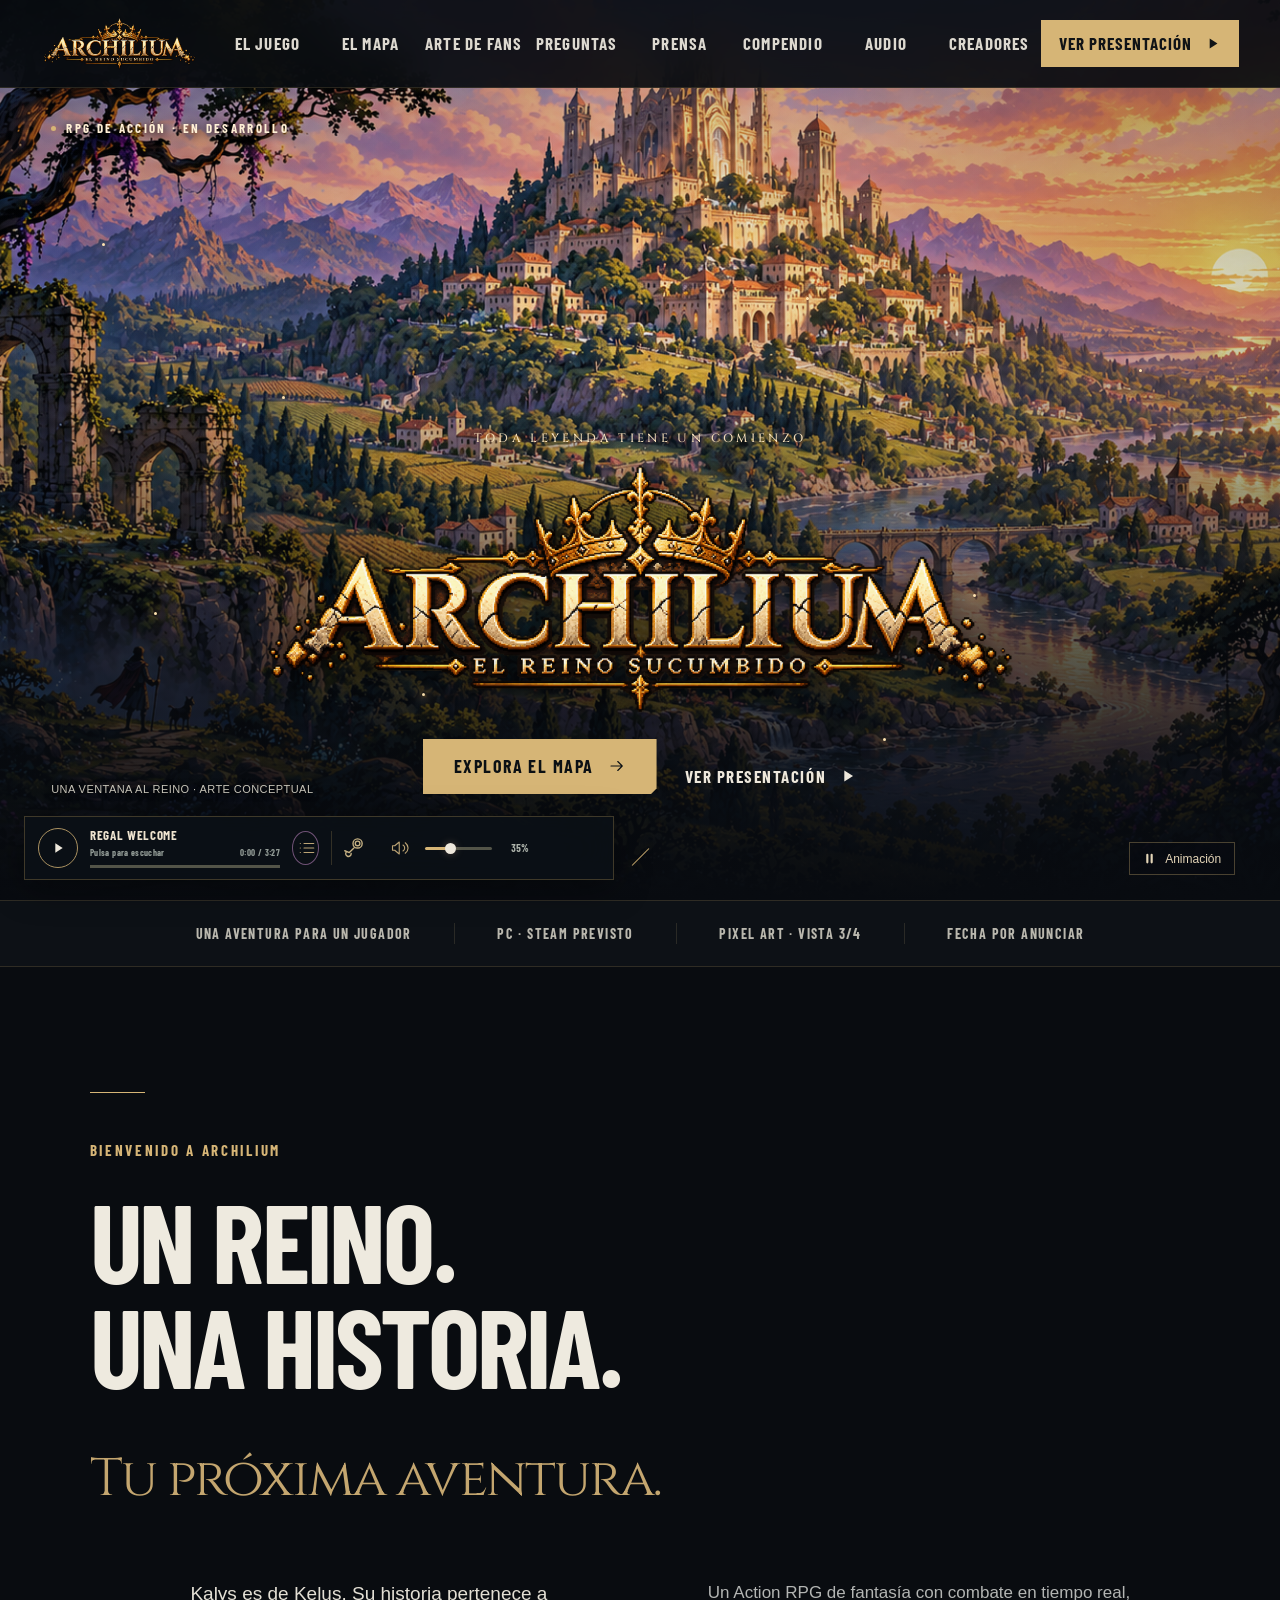
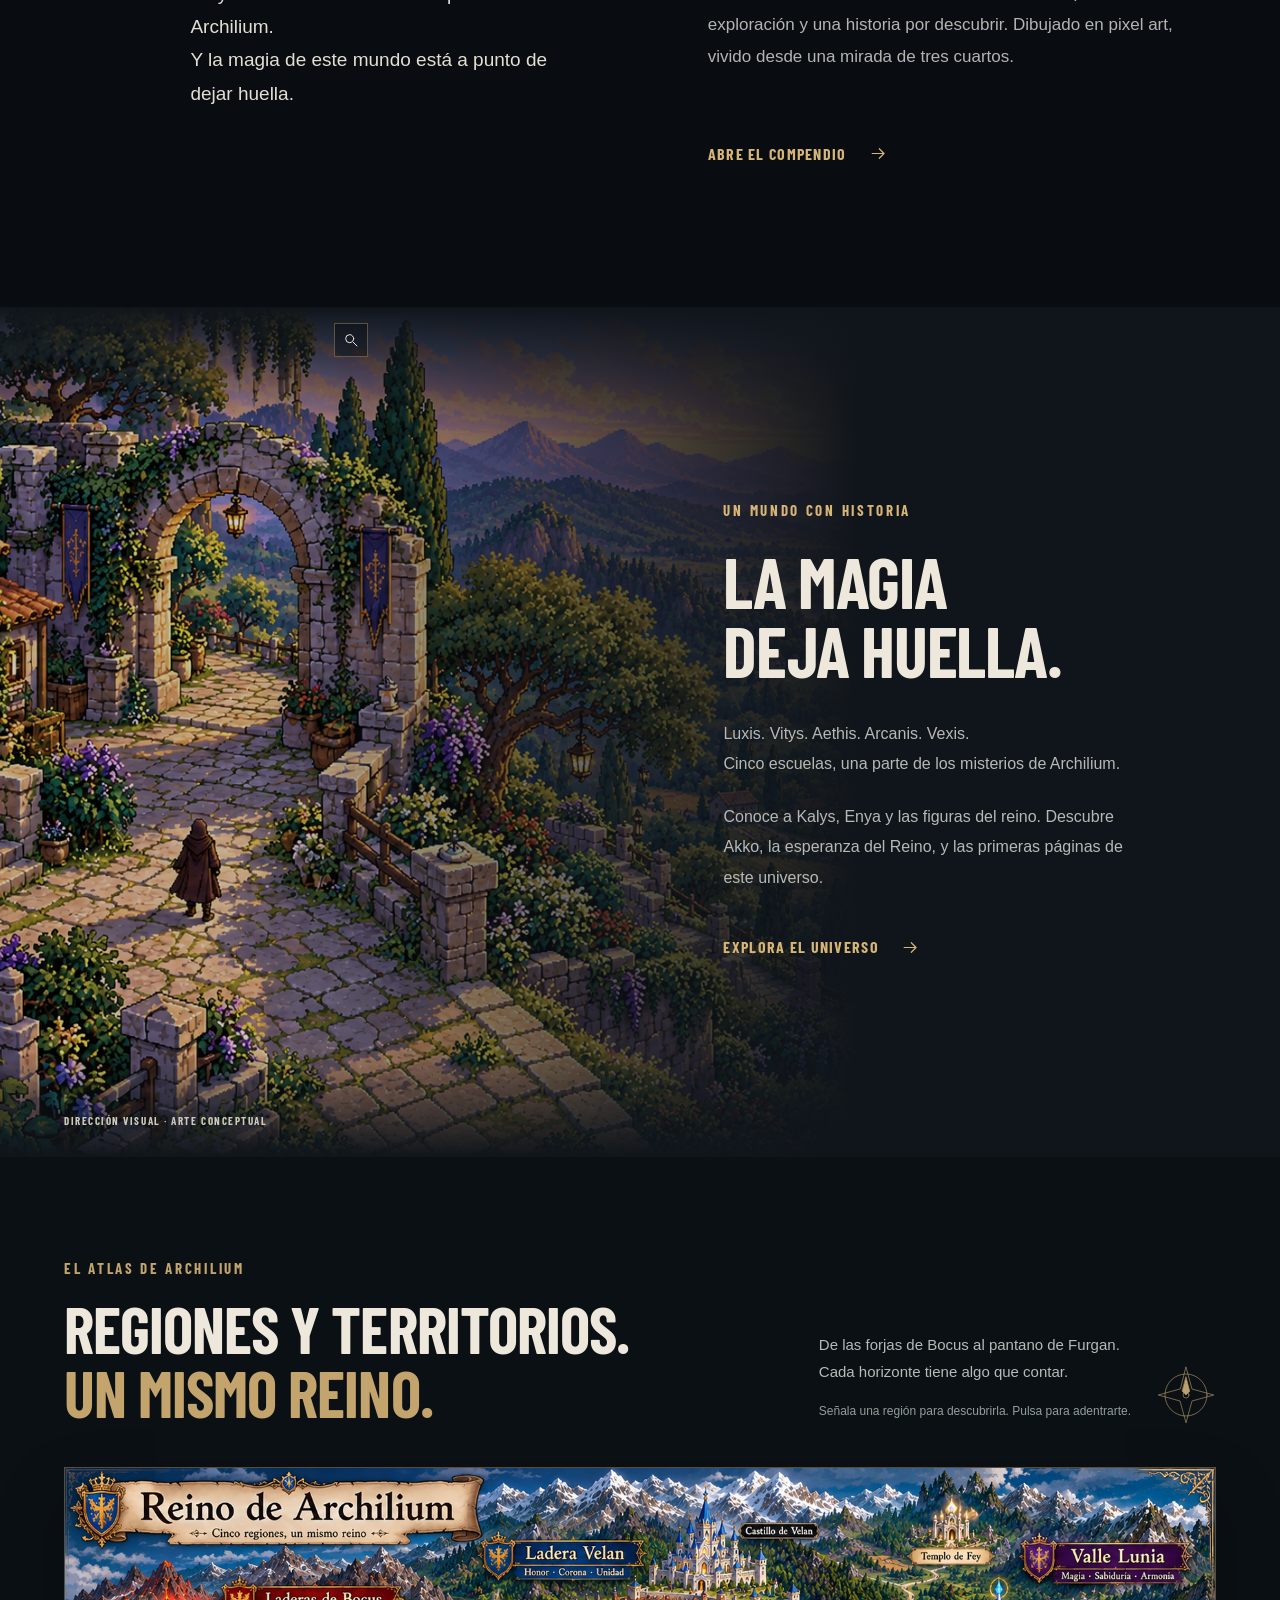
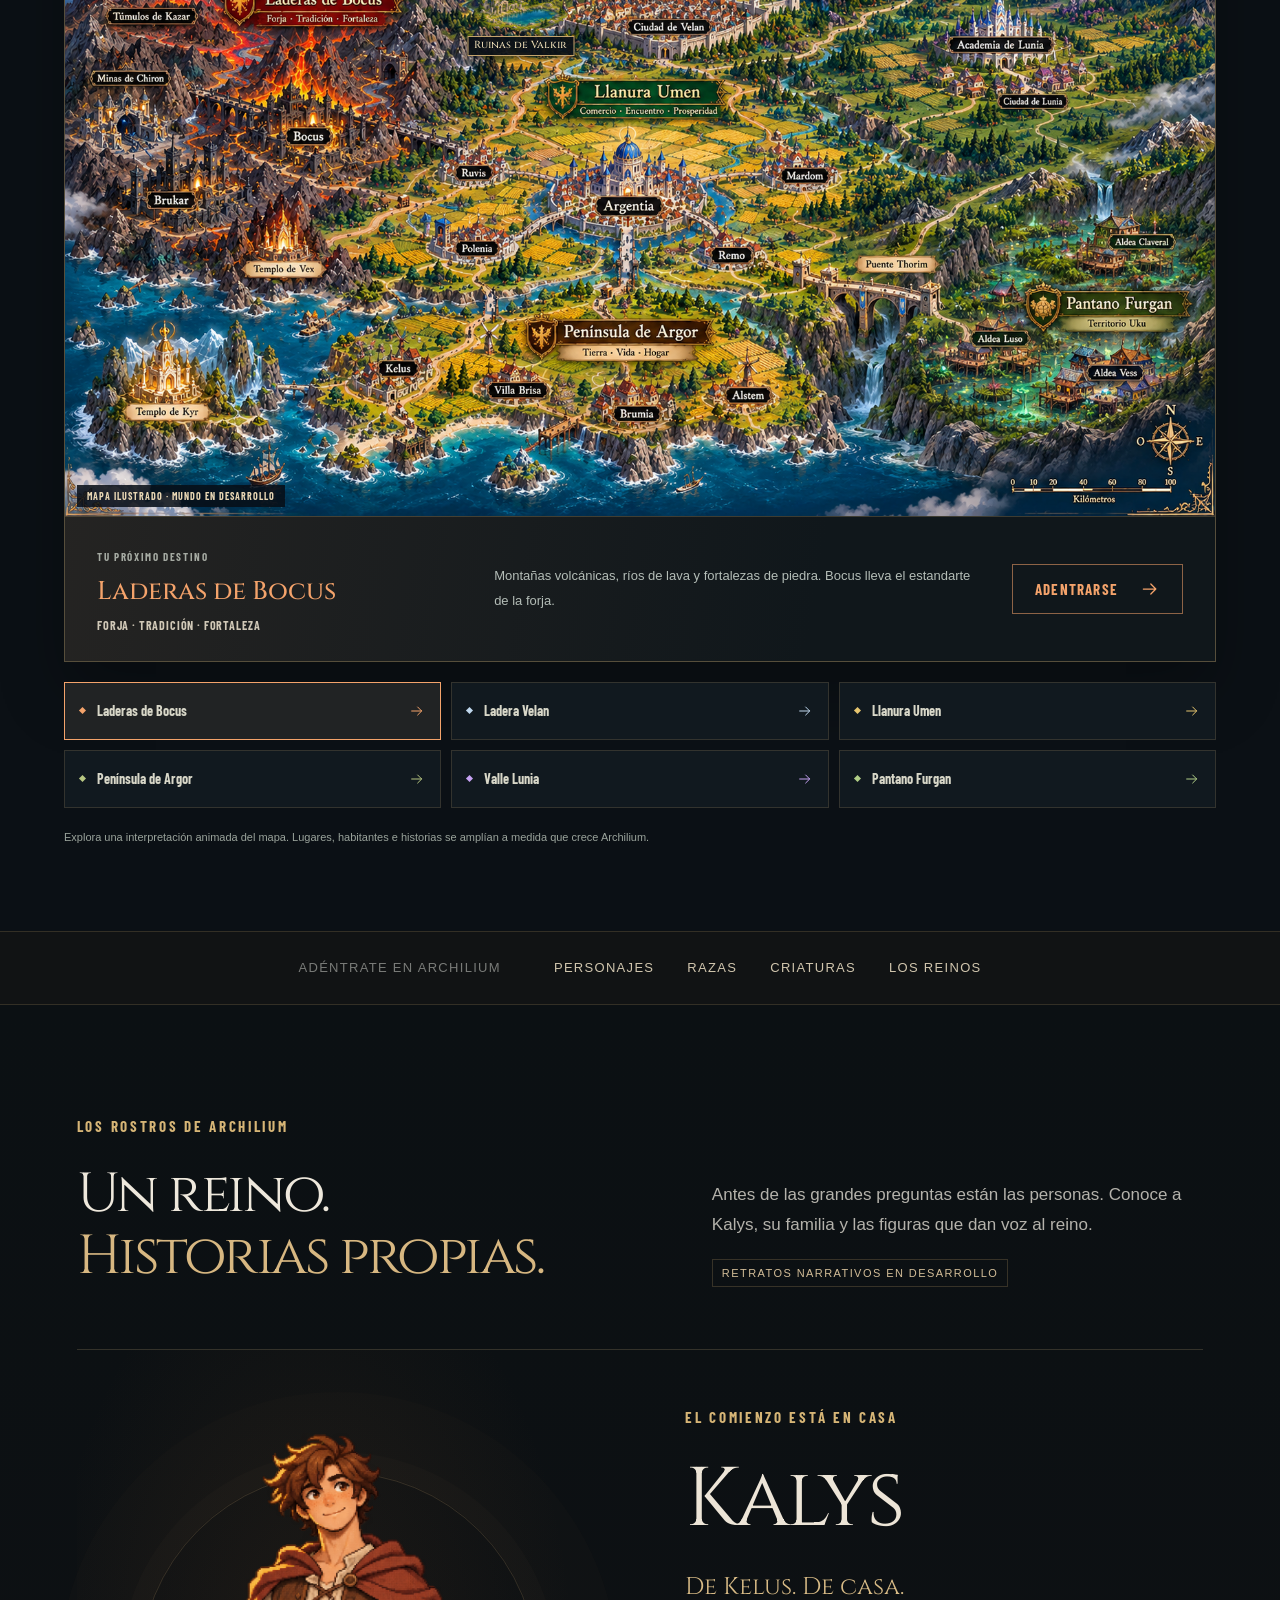
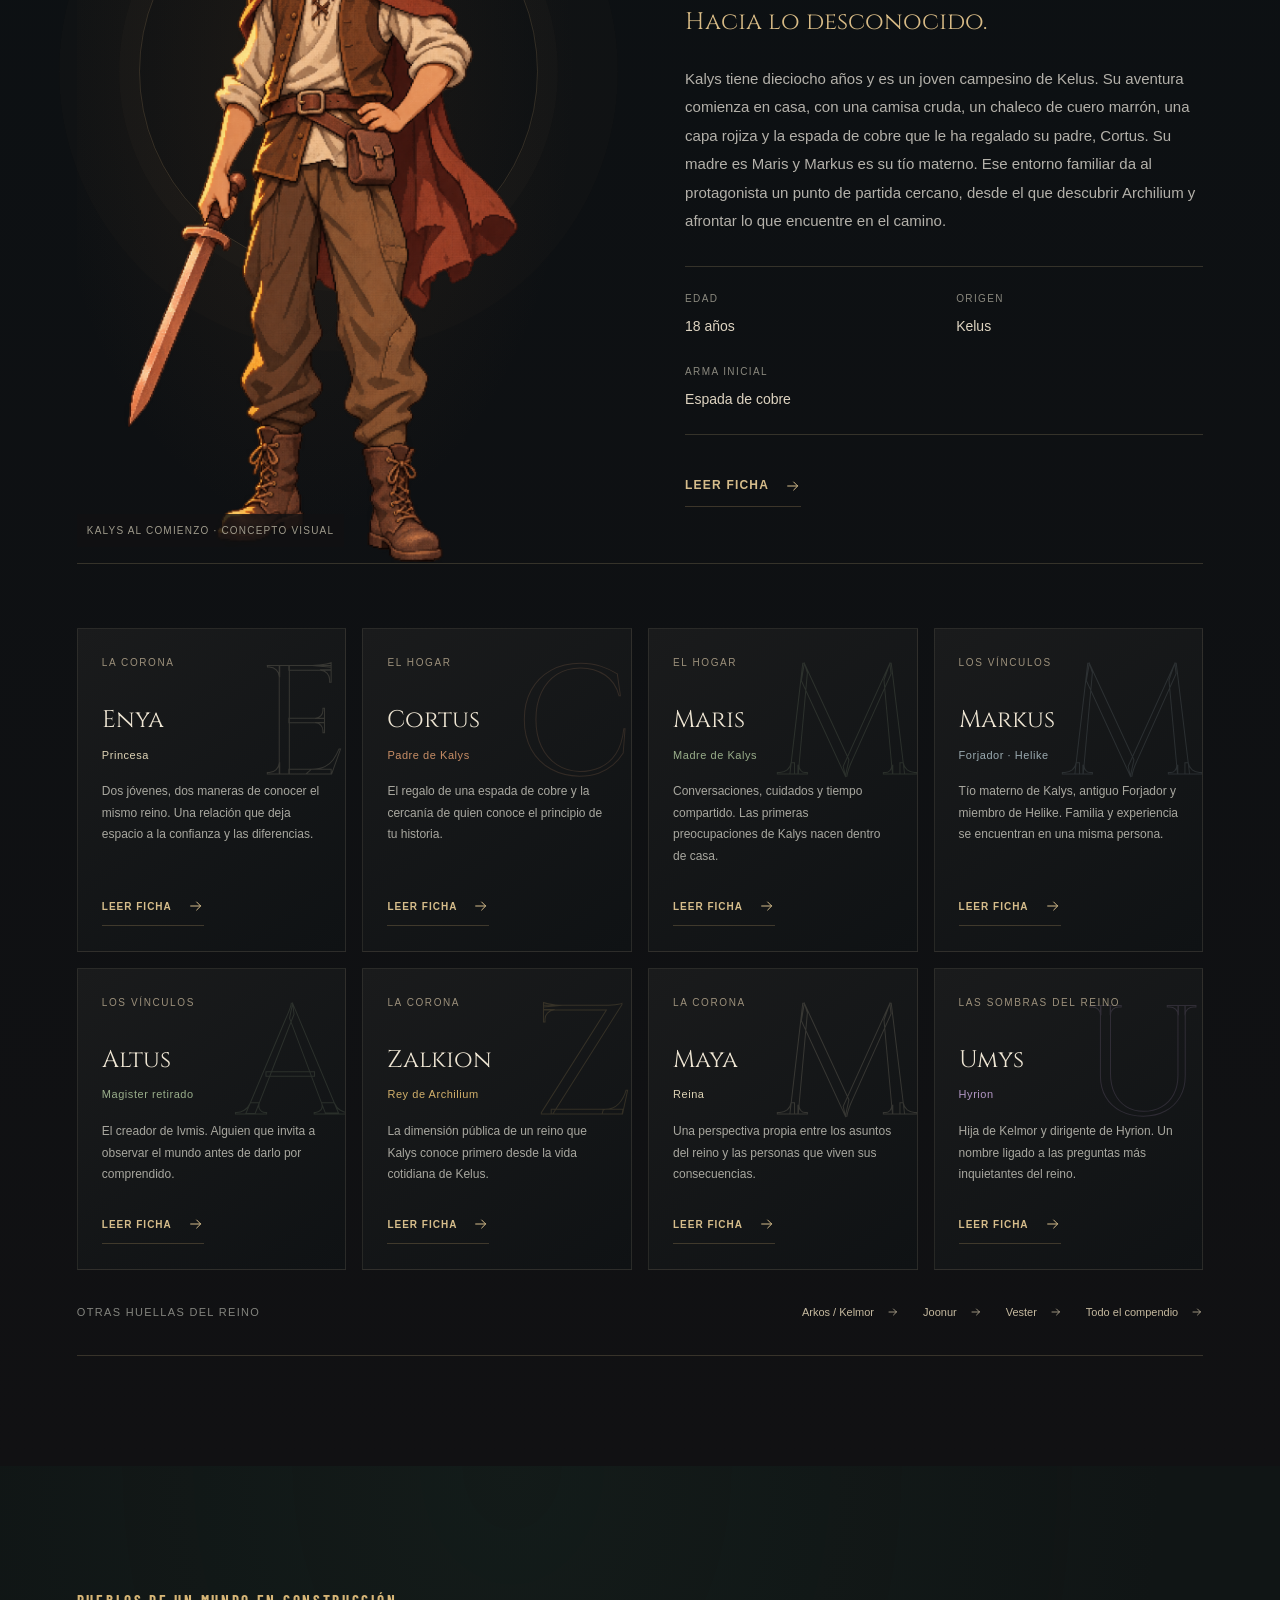
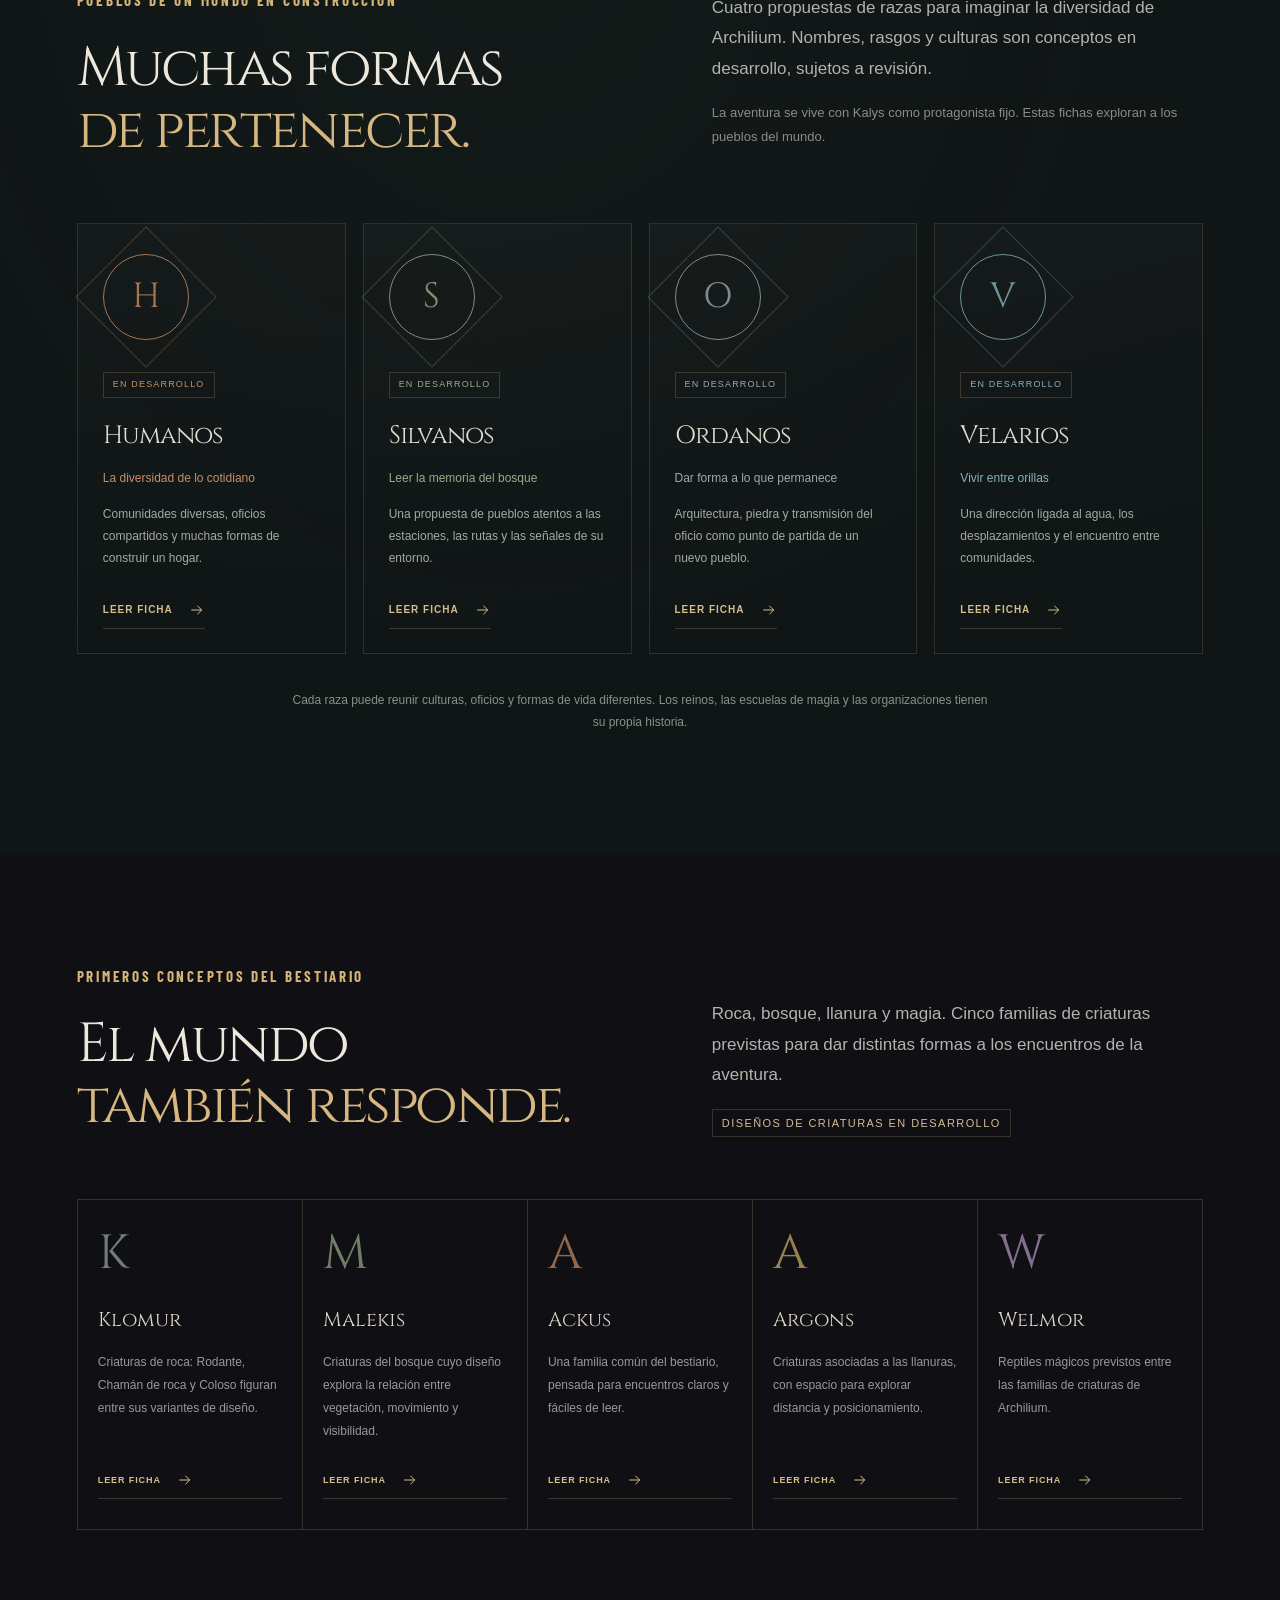
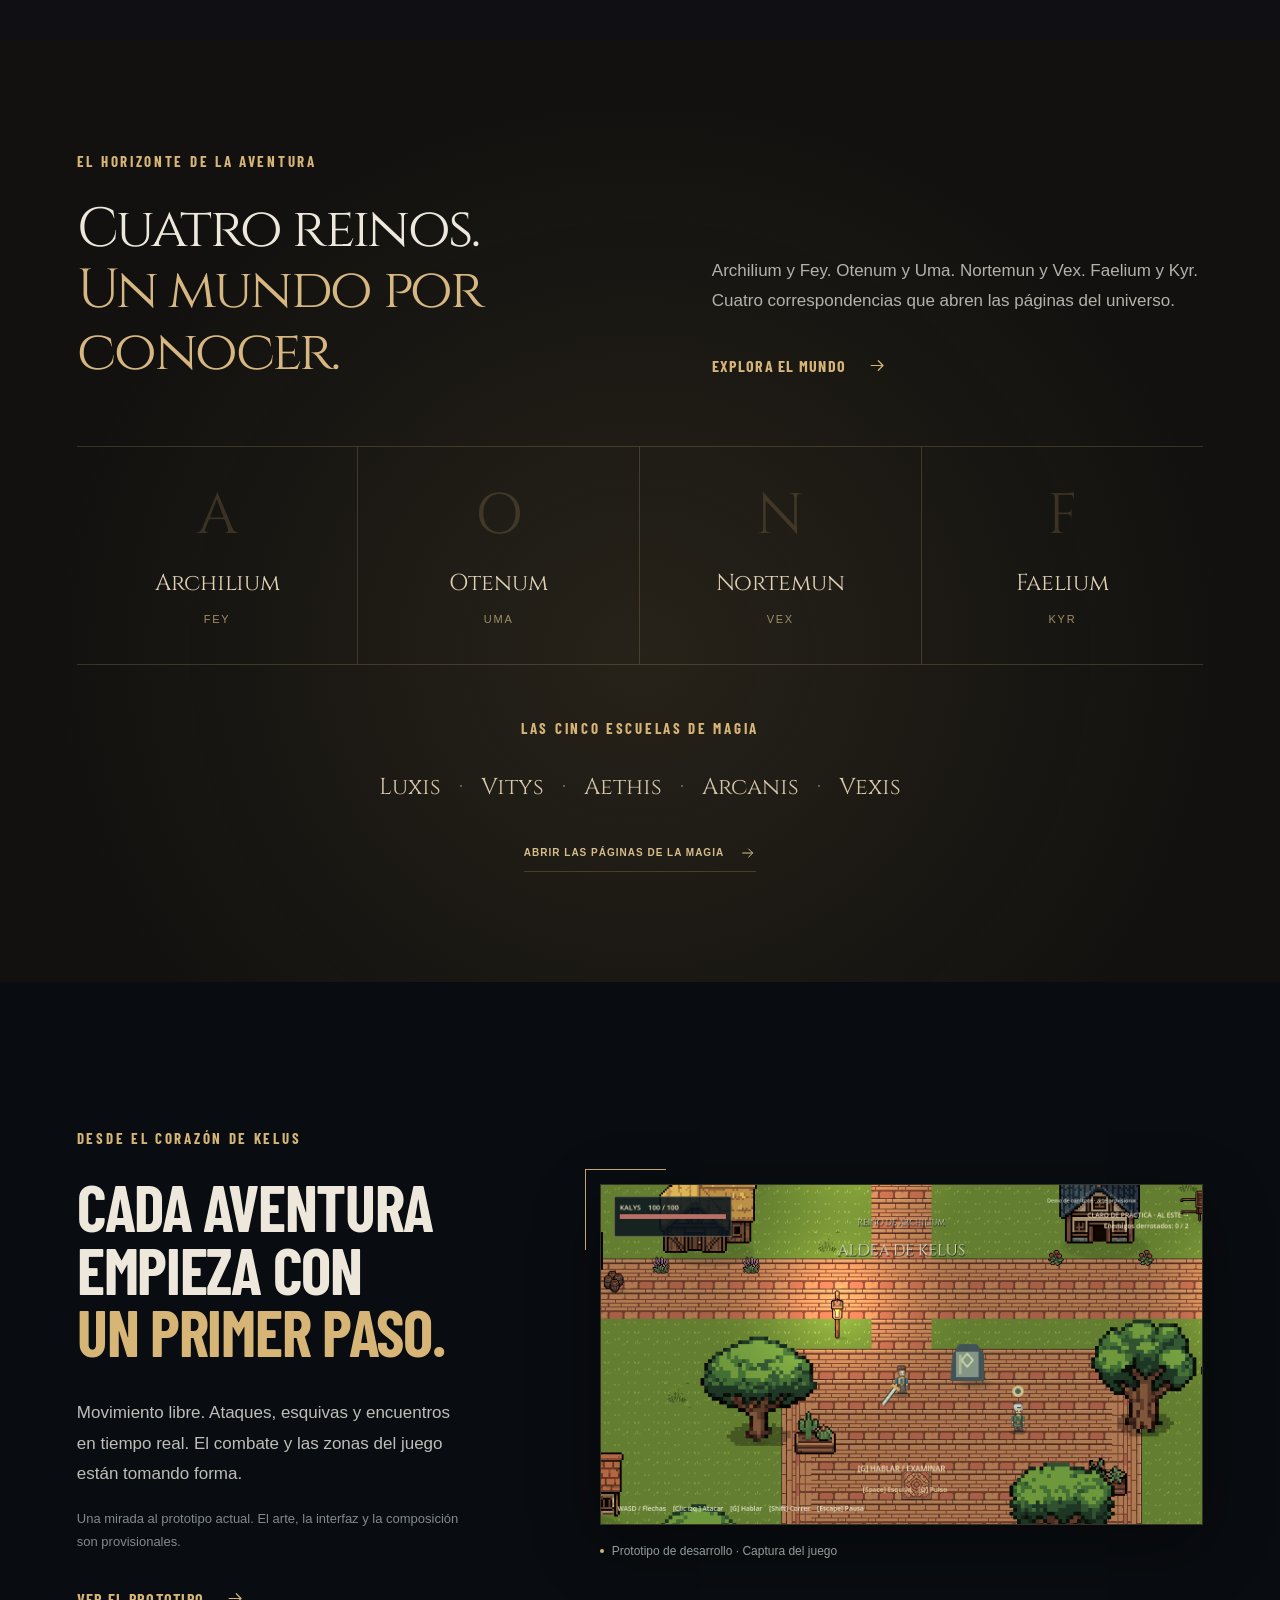
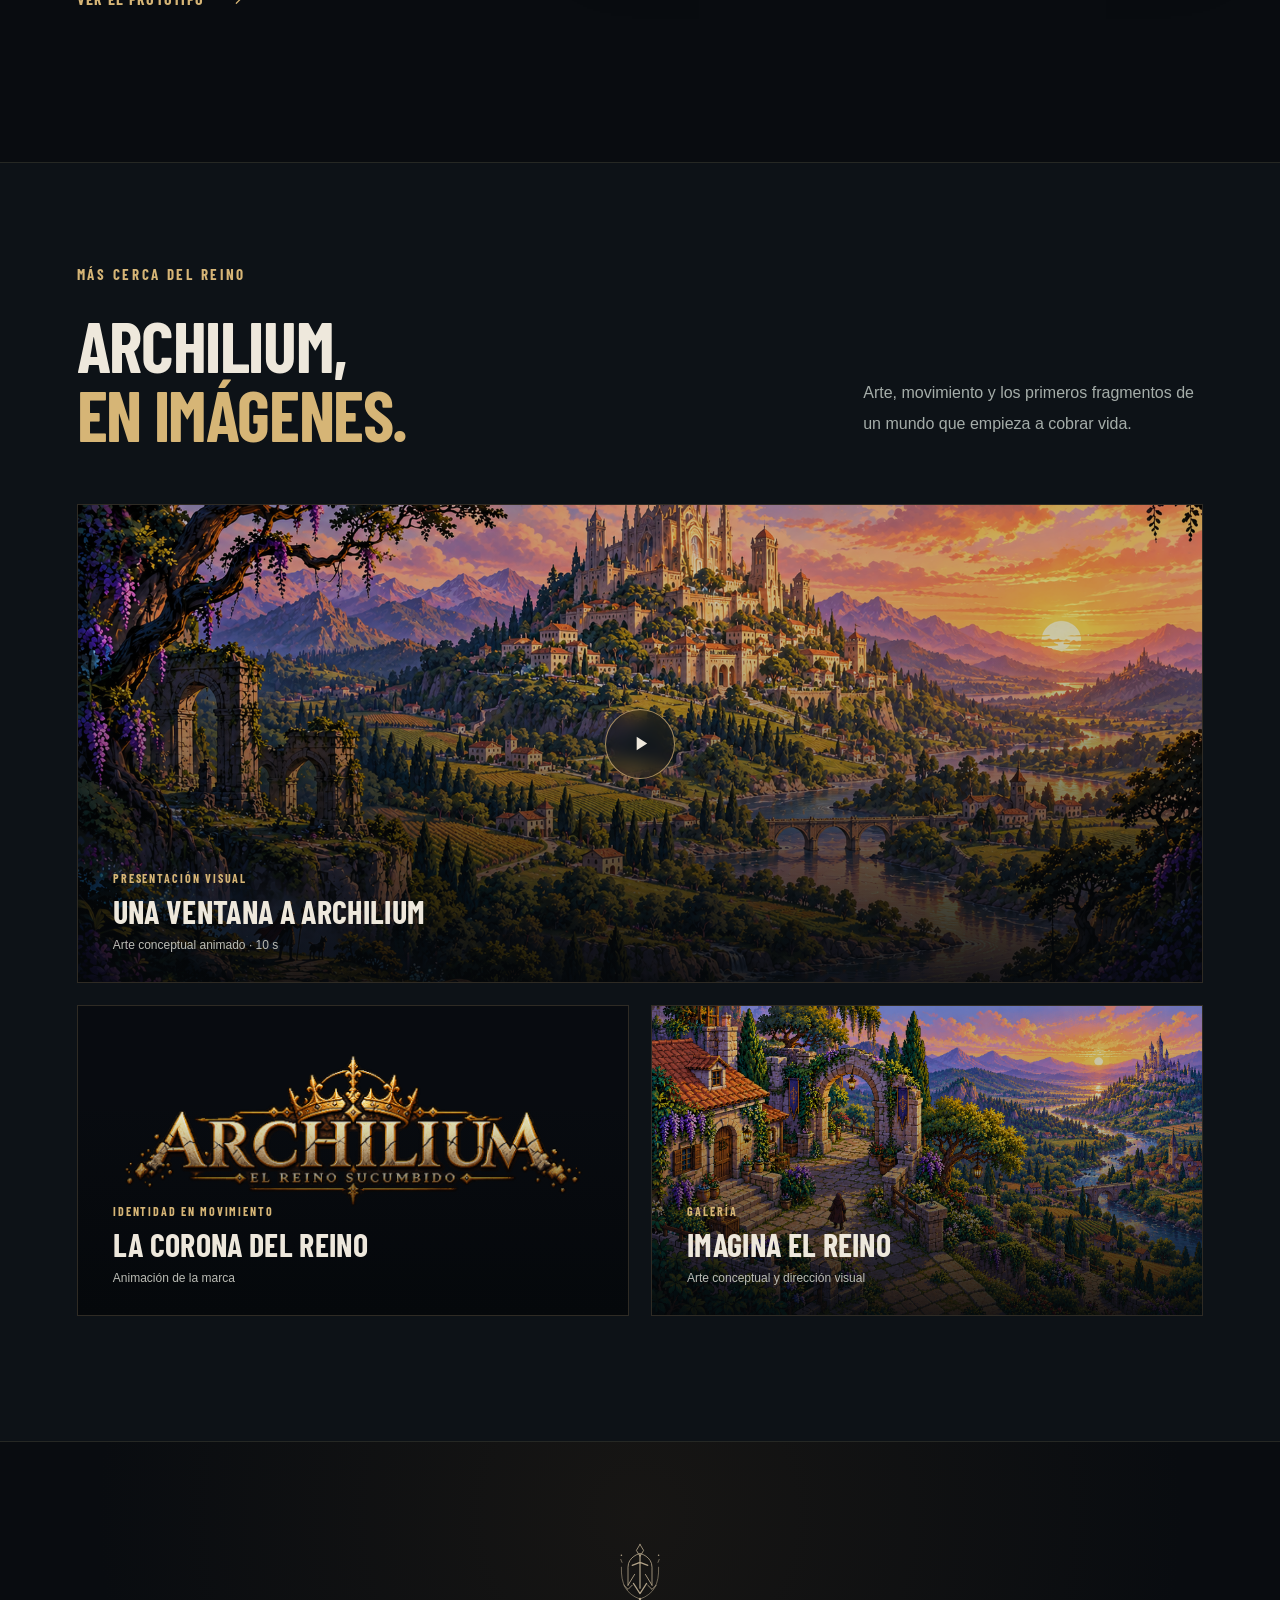
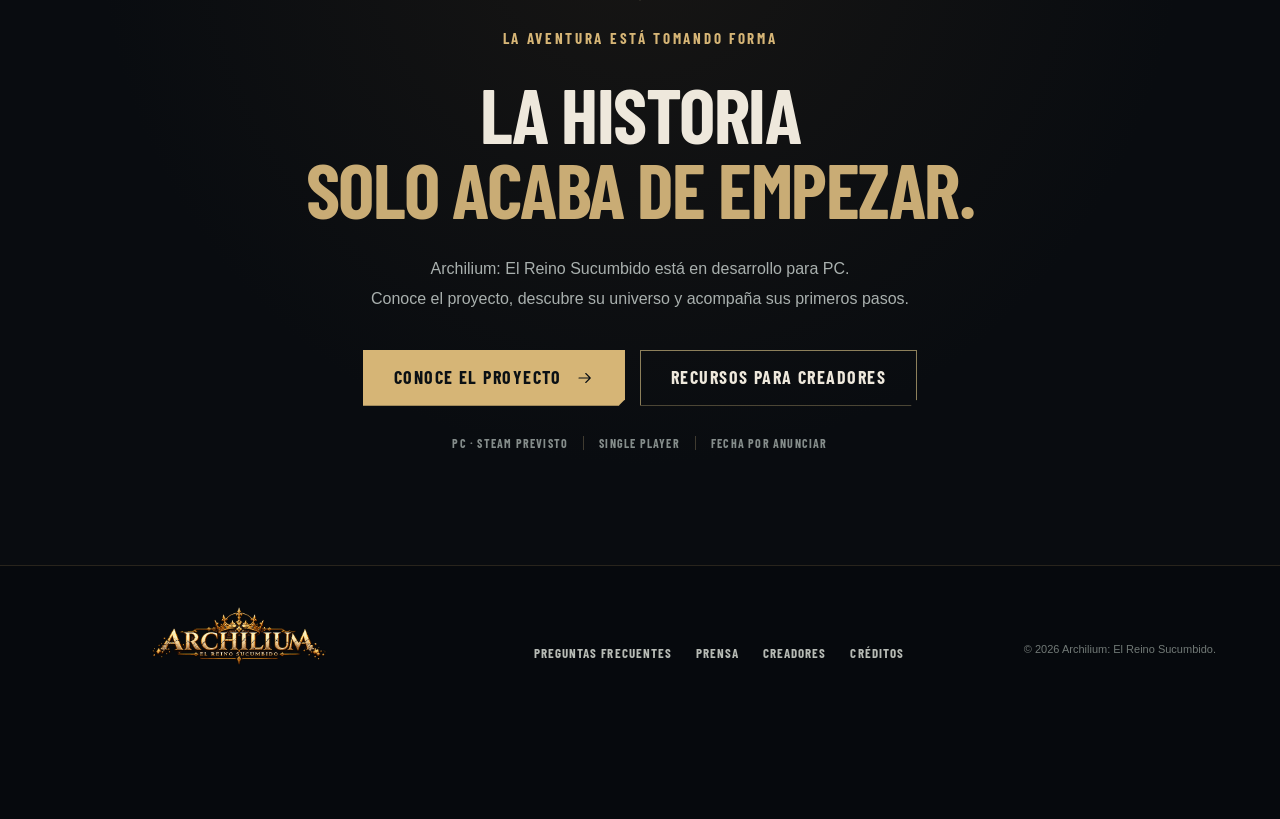
==== commit 444eb862: "Publish eighteen regional landscapes and Valkir ruins" ====
--- a/index.html
+++ b/index.html
@@ -21,9 +21,9 @@
   <link rel="stylesheet" href="styles.css">
   <link rel="stylesheet" href="cinematic.css">
   <link rel="stylesheet" href="lore.css">
-  <link rel="stylesheet" href="world-map.css?v=20261103-furgan">
+  <link rel="stylesheet" href="world-map.css?v=20261104-regional-scenes">
   <script src="loading-screen.js"></script>
-  <script src="app.js?v=20261103-furgan" type="module"></script>
+  <script src="app.js?v=20261104-regional-scenes" type="module"></script>
 </head>
 <body>
   <div class="site-loader" id="site-loader" aria-label="Cargando Archilium" aria-hidden="true">
@@ -88,7 +88,7 @@
     <header class="atlas-heading"><div><p class="eyebrow">El atlas de Archilium</p><h2 id="atlas-title">Regiones y territorios.<br><em>Un mismo reino.</em></h2></div><div class="atlas-intro"><p>De las forjas de Bocus al pantano de Furgan.<br>Cada horizonte tiene algo que contar.</p><p class="atlas-instruction">Señala una región para descubrirla. Pulsa para adentrarte.</p></div><svg class="atlas-compass" viewBox="0 0 80 80" aria-hidden="true"><circle cx="40" cy="40" r="28"/><path d="M40 3 48 32 77 40 48 48 40 77 32 48 3 40 32 32Z"/><path d="m40 16 5 19-5 5-5-5Z" fill="currentColor"/><circle cx="40" cy="40" r="4"/></svg></header>
     <div class="atlas-frame">
       <div class="atlas-stage"><img class="atlas-map" src="assets/archilium-mapa-reino-furgan.png" alt="Mapa ilustrado del Reino de Archilium: Bocus al oeste, Velan al norte, Umen en el centro, Argor al sur, Lunia al noreste y Pantano Furgan al sureste" width="1672" height="941" loading="lazy">
-        <svg class="atlas-overlays" viewBox="0 0 1672 941" aria-label="Regiones del mapa interactivo"><a href="#region-bocus" role="button" tabindex="0" class="atlas-region" data-region-id="bocus" aria-label="Explorar Laderas de Bocus" style="--region-color:#f4a36b"><path d="M0 170 L70 126 L215 126 L320 109 L470 128 L530 178 L555 260 L540 330 L577 385 L535 443 L475 485 L418 530 L437 585 L407 631 L300 660 L190 626 L112 618 L60 572 L0 558 Z"/></a><a href="#region-velan" role="button" tabindex="0" class="atlas-region" data-region-id="velan" aria-label="Explorar Ladera Velan" style="--region-color:#c0d8ee"><path d="M470 128 L520 76 L575 0 L1290 0 L1330 68 L1300 148 L1246 180 L1200 235 L1128 269 L1046 296 L951 285 L812 292 L689 267 L600 291 L555 260 L530 178 Z"/></a><a href="#region-umen" role="button" tabindex="0" class="atlas-region" data-region-id="umen" aria-label="Explorar Llanura Umen" style="--region-color:#e6c56f"><path d="M577 385 L540 330 L555 260 L600 291 L689 267 L812 292 L951 285 L1046 296 L1128 269 L1179 359 L1214 411 L1298 410 L1286 480 L1246 540 L1275 609 L1180 632 L1108 663 L987 628 L874 611 L760 625 L641 592 L544 617 L407 631 L437 585 L418 530 L475 485 L535 443 Z"/></a><a href="#region-argor" role="button" tabindex="0" class="atlas-region" data-region-id="argor" aria-label="Explorar Península de Argor" style="--region-color:#b8c782"><path d="M407 631 L544 617 L641 592 L760 625 L874 611 L987 628 L1108 663 L1180 632 L1220 713 L1180 804 L1152 874 L1040 903 L906 912 L760 899 L608 914 L480 870 L364 848 L323 797 L358 727 Z M16 715 L60 662 L185 654 L278 733 L305 817 L249 872 L90 865 L35 810 Z"/></a><a href="#region-lunia" role="button" tabindex="0" class="atlas-region" data-region-id="lunia" aria-label="Explorar Valle Lunia" style="--region-color:#c6a2f3"><path d="M1290 0 L1672 0 L1672 425 L1580 444 L1484 419 L1380 441 L1298 410 L1214 411 L1179 359 L1128 269 L1200 235 L1246 180 L1300 148 L1330 68 Z"/></a><a href="#region-furgan" role="button" tabindex="0" class="atlas-region" data-region-id="furgan" aria-label="Explorar Pantano Furgan" style="--region-color:#b1cf87"><path d="M1298 410 L1380 441 L1484 419 L1580 444 L1672 425 L1672 729 L1598 757 L1568 795 L1485 838 L1392 879 L1281 839 L1204 810 L1220 713 L1180 632 L1275 609 L1246 540 L1286 480 Z"/></a></svg>
+        <svg class="atlas-overlays" viewBox="0 0 1672 941" aria-label="Regiones del mapa interactivo"><a href="#region-bocus" role="button" tabindex="0" class="atlas-region" data-region-id="bocus" aria-label="Explorar Laderas de Bocus" style="--region-color:#f4a36b"><path d="M0 170 L70 126 L215 126 L320 109 L470 128 L530 178 L555 260 L540 330 L577 385 L535 443 L475 485 L418 530 L437 585 L407 631 L300 660 L190 626 L112 618 L60 572 L0 558 Z"/></a><a href="#region-velan" role="button" tabindex="0" class="atlas-region" data-region-id="velan" aria-label="Explorar Ladera Velan" style="--region-color:#c0d8ee"><path d="M470 128 L520 76 L575 0 L1290 0 L1330 68 L1300 148 L1246 180 L1200 235 L1128 269 L1046 296 L951 285 L812 292 L689 267 L600 291 L555 260 L530 178 Z"/></a><a href="#region-umen" role="button" tabindex="0" class="atlas-region" data-region-id="umen" aria-label="Explorar Llanura Umen" style="--region-color:#e6c56f"><path d="M577 385 L540 330 L555 260 L600 291 L689 267 L812 292 L951 285 L1046 296 L1128 269 L1179 359 L1214 411 L1298 410 L1286 480 L1246 540 L1275 609 L1180 632 L1108 663 L987 628 L874 611 L760 625 L641 592 L544 617 L407 631 L437 585 L418 530 L475 485 L535 443 Z"/></a><a href="#region-argor" role="button" tabindex="0" class="atlas-region" data-region-id="argor" aria-label="Explorar Península de Argor" style="--region-color:#b8c782"><path d="M407 631 L544 617 L641 592 L760 625 L874 611 L987 628 L1108 663 L1180 632 L1220 713 L1180 804 L1152 874 L1040 903 L906 912 L760 899 L608 914 L480 870 L364 848 L323 797 L358 727 Z M16 715 L60 662 L185 654 L278 733 L305 817 L249 872 L90 865 L35 810 Z"/></a><a href="#region-lunia" role="button" tabindex="0" class="atlas-region" data-region-id="lunia" aria-label="Explorar Valle Lunia" style="--region-color:#c6a2f3"><path d="M1290 0 L1672 0 L1672 425 L1580 444 L1484 419 L1380 441 L1298 410 L1214 411 L1179 359 L1128 269 L1200 235 L1246 180 L1300 148 L1330 68 Z"/></a><a href="#region-furgan" role="button" tabindex="0" class="atlas-region" data-region-id="furgan" aria-label="Explorar Pantano Furgan" style="--region-color:#b1cf87"><path d="M1298 410 L1380 441 L1484 419 L1580 444 L1672 425 L1672 729 L1598 757 L1568 795 L1485 838 L1392 879 L1281 839 L1204 810 L1220 713 L1180 632 L1275 609 L1246 540 L1286 480 Z"/></a></svg><a class="atlas-landmark" href="#region-velan" role="button" tabindex="0" data-region-id="velan" data-map-scene="valkir" aria-label="Explorar Ruinas de Valkir y su lago" style="left:35.28708133971292%;top:18.06588735387885%;width:8.67224880382775%"><img src="assets/valkir-mapa-vineta.png" width="1752" height="897" alt="" loading="lazy"><span>Ruinas de Valkir</span></a>
         <div class="atlas-hover-card" hidden aria-hidden="true"><span>Descubre la región</span><strong data-hover-name></strong><p data-hover-motto></p><p data-hover-summary></p><small>Pulsa para adentrarte <svg aria-hidden="true"><use href="#icon-arrow"/></svg></small></div>
         <span class="atlas-art-label">Mapa ilustrado · Mundo en desarrollo</span>
       </div>
--- a/world-map.css
+++ b/world-map.css
@@ -125,15 +125,15 @@
 .region-slide{position:absolute;inset:0;width:100%;height:100%;max-width:none;object-fit:cover;opacity:0;transform:none;transition:opacity 1.2s ease-in-out}
 .region-slide.is-current{opacity:1}
 .region-experience[data-slideshow-paused=true] .region-slide{transition:none}
-.region-slideshow-controls{margin:0 0 23px;padding:13px 15px 8px;border:1px solid #bea1e344;background:linear-gradient(110deg,#161021d9,#10141dc2);text-shadow:none}
+.region-slideshow-controls{margin:0 0 23px;padding:13px 15px 8px;border:1px solid color-mix(in srgb,var(--region-color) 30%,transparent);background:linear-gradient(110deg,color-mix(in srgb,var(--region-color) 10%,#10141df2),#10141dc2);text-shadow:none}
 .region-slide-heading{display:flex;align-items:center;justify-content:space-between;gap:12px;margin-bottom:8px}
 .region-slide-heading>div{min-width:0}.region-slide-heading>div>span{display:block;font:700 9px var(--condensed);letter-spacing:.12em;text-transform:uppercase;color:#bdb4cd;margin-bottom:4px}
-.region-slide-heading strong{font:500 18px var(--serif);color:#f0e4ff}
-.region-slide-heading button{display:flex;align-items:center;gap:6px;flex-shrink:0;min-height:36px;padding:6px 8px;border:1px solid #c6a2f344;color:#e0c9fa;background:#100d17;font:700 11px var(--condensed);text-transform:uppercase}
+.region-slide-heading strong{font:500 18px var(--serif);color:#f0e4cb}
+.region-slide-heading button{display:flex;align-items:center;gap:6px;flex-shrink:0;min-height:36px;padding:6px 8px;border:1px solid color-mix(in srgb,var(--region-color) 30%,transparent);color:var(--region-color);background:#100d17;font:700 11px var(--condensed);text-transform:uppercase}
 .region-slide-heading button svg{width:11px;height:11px}
 .region-slide-choices{display:flex;flex-wrap:wrap;gap:3px 13px}
 .region-slide-choices button{min-height:36px;padding:7px 0;border-bottom:2px solid transparent;background:none;color:#c3bdce;font:700 12px var(--condensed)}
-.region-slide-choices button[aria-pressed=true]{color:#f0dfff;border-bottom-color:var(--region-color)}
+.region-slide-choices button[aria-pressed=true]{color:var(--region-color);border-bottom-color:var(--region-color)}
 .region-slide-choices button:disabled{opacity:.45;cursor:default}
 @media(max-width:700px){.region-slideshow-controls{padding:12px;margin-bottom:23px}.region-slide-heading strong{font-size:17px}.region-slide-choices{justify-content:space-between;gap:2px 8px}.region-slide-choices button{font-size:12px}}
 
@@ -156,3 +156,13 @@
   .region-experience[data-region=lunia] .region-shade{background:linear-gradient(90deg,#080d134d 0,#080d131a 30%,#080d138c 60%,#080d13b3 100%),linear-gradient(0deg,#080d13ed 0,transparent 27%,transparent 78%,#080d1366)}
   .region-experience[data-region=lunia] .region-story{text-shadow:0 1px 3px #04080d,0 1px 9px #04080d}
 }
+
+/* Lugares que abren un paisaje concreto y nueva viñeta del atlas. */
+.region-slide-description{margin:0 0 6px;font-size:11px;line-height:1.6;color:#c6c4b9}
+.region-slide-description[hidden]{display:none}
+.region-place-scene{padding:0;border:0;background:none;color:inherit;font:inherit;text-align:left;text-decoration:underline;text-decoration-color:color-mix(in srgb,var(--region-color) 40%,transparent);text-underline-offset:4px}
+.region-place-scene svg{display:inline-block;width:13px;height:13px;color:var(--region-color);vertical-align:middle;margin-left:4px}
+.atlas-landmark{position:absolute;z-index:2;display:block;outline-offset:5px;text-decoration:none}
+.atlas-landmark img{display:block;width:100%;height:auto;pointer-events:none}
+.atlas-landmark>span{position:absolute;left:50%;top:100%;transform:translateX(-50%);white-space:nowrap;background:#0b1117ed;border:1px solid #c4a46d;color:#f0e0b8;padding:2px 6px;font:500 clamp(7px,.8vw,12px)/1.3 var(--serif);box-shadow:0 2px 5px #0008}
+.atlas-landmark:hover>span,.atlas-landmark:focus-visible>span{color:#fff3d1;border-color:#fff3d1;background:#222b30}
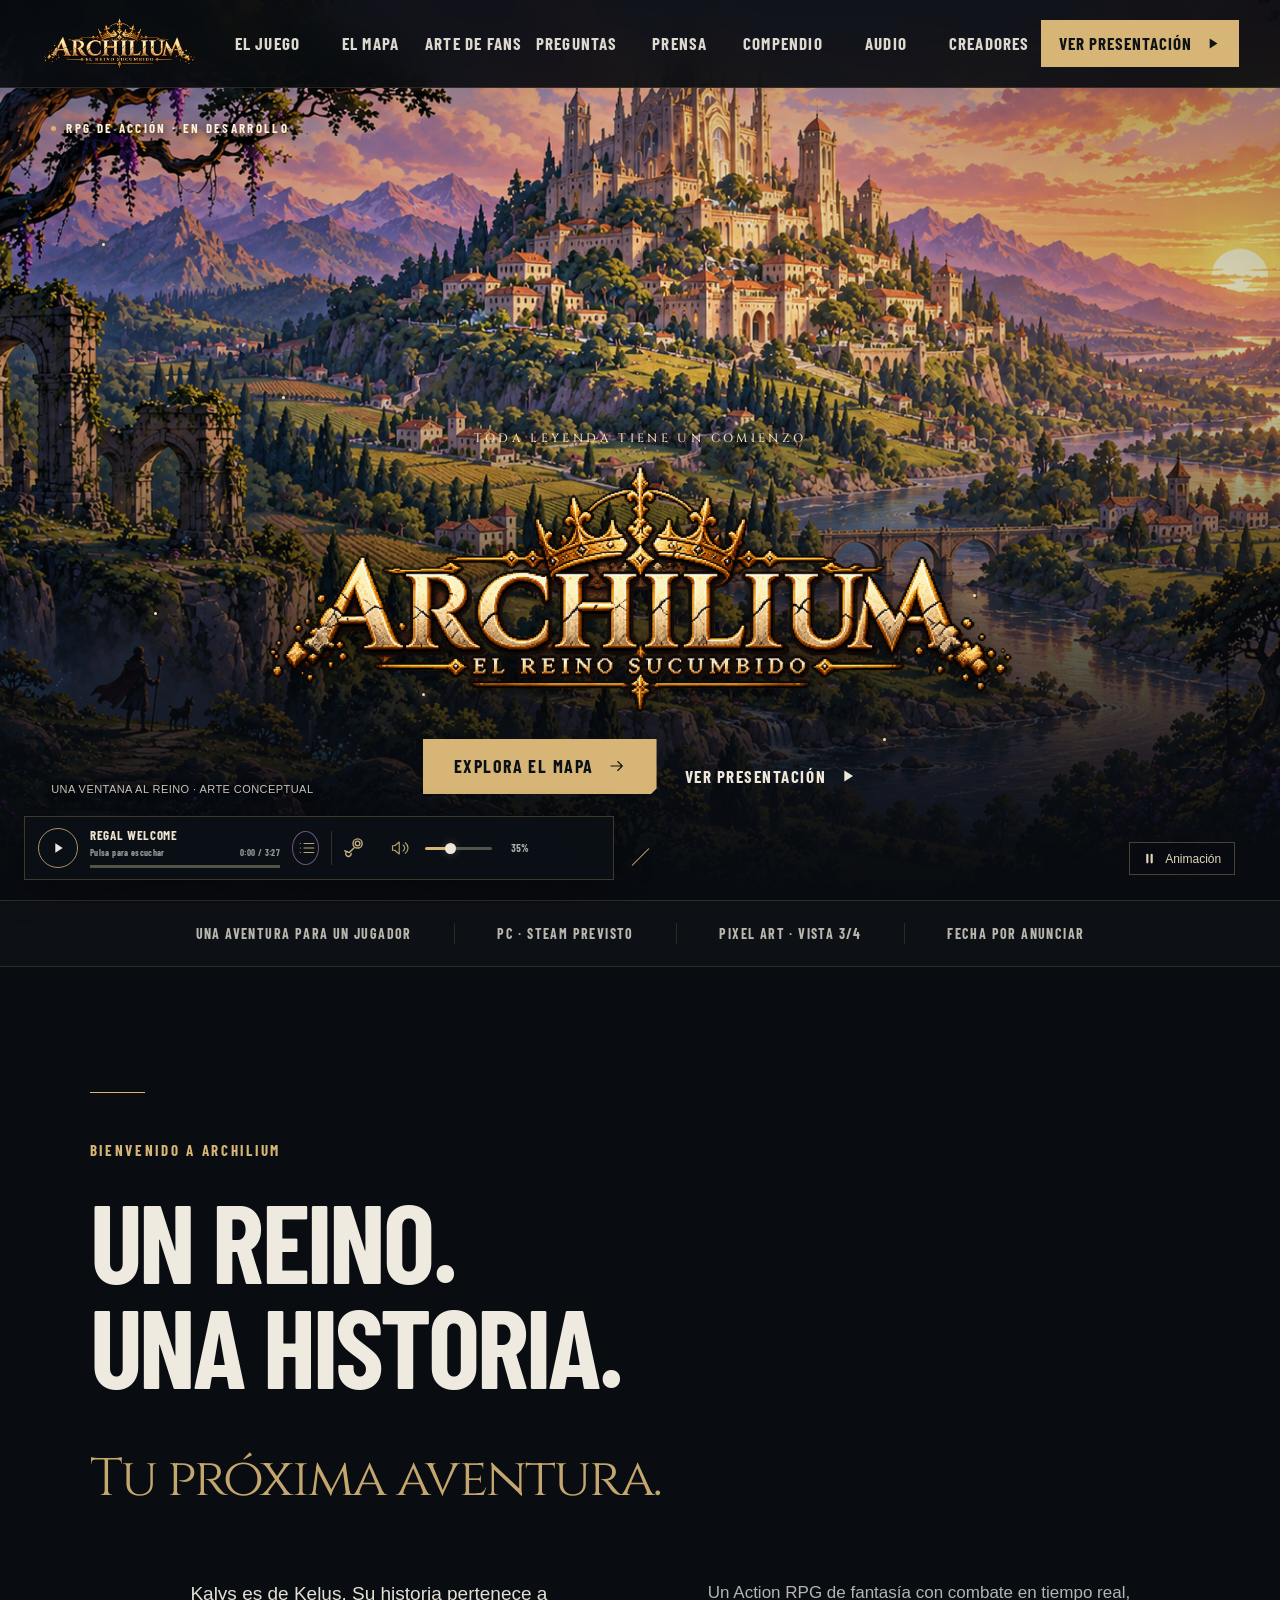
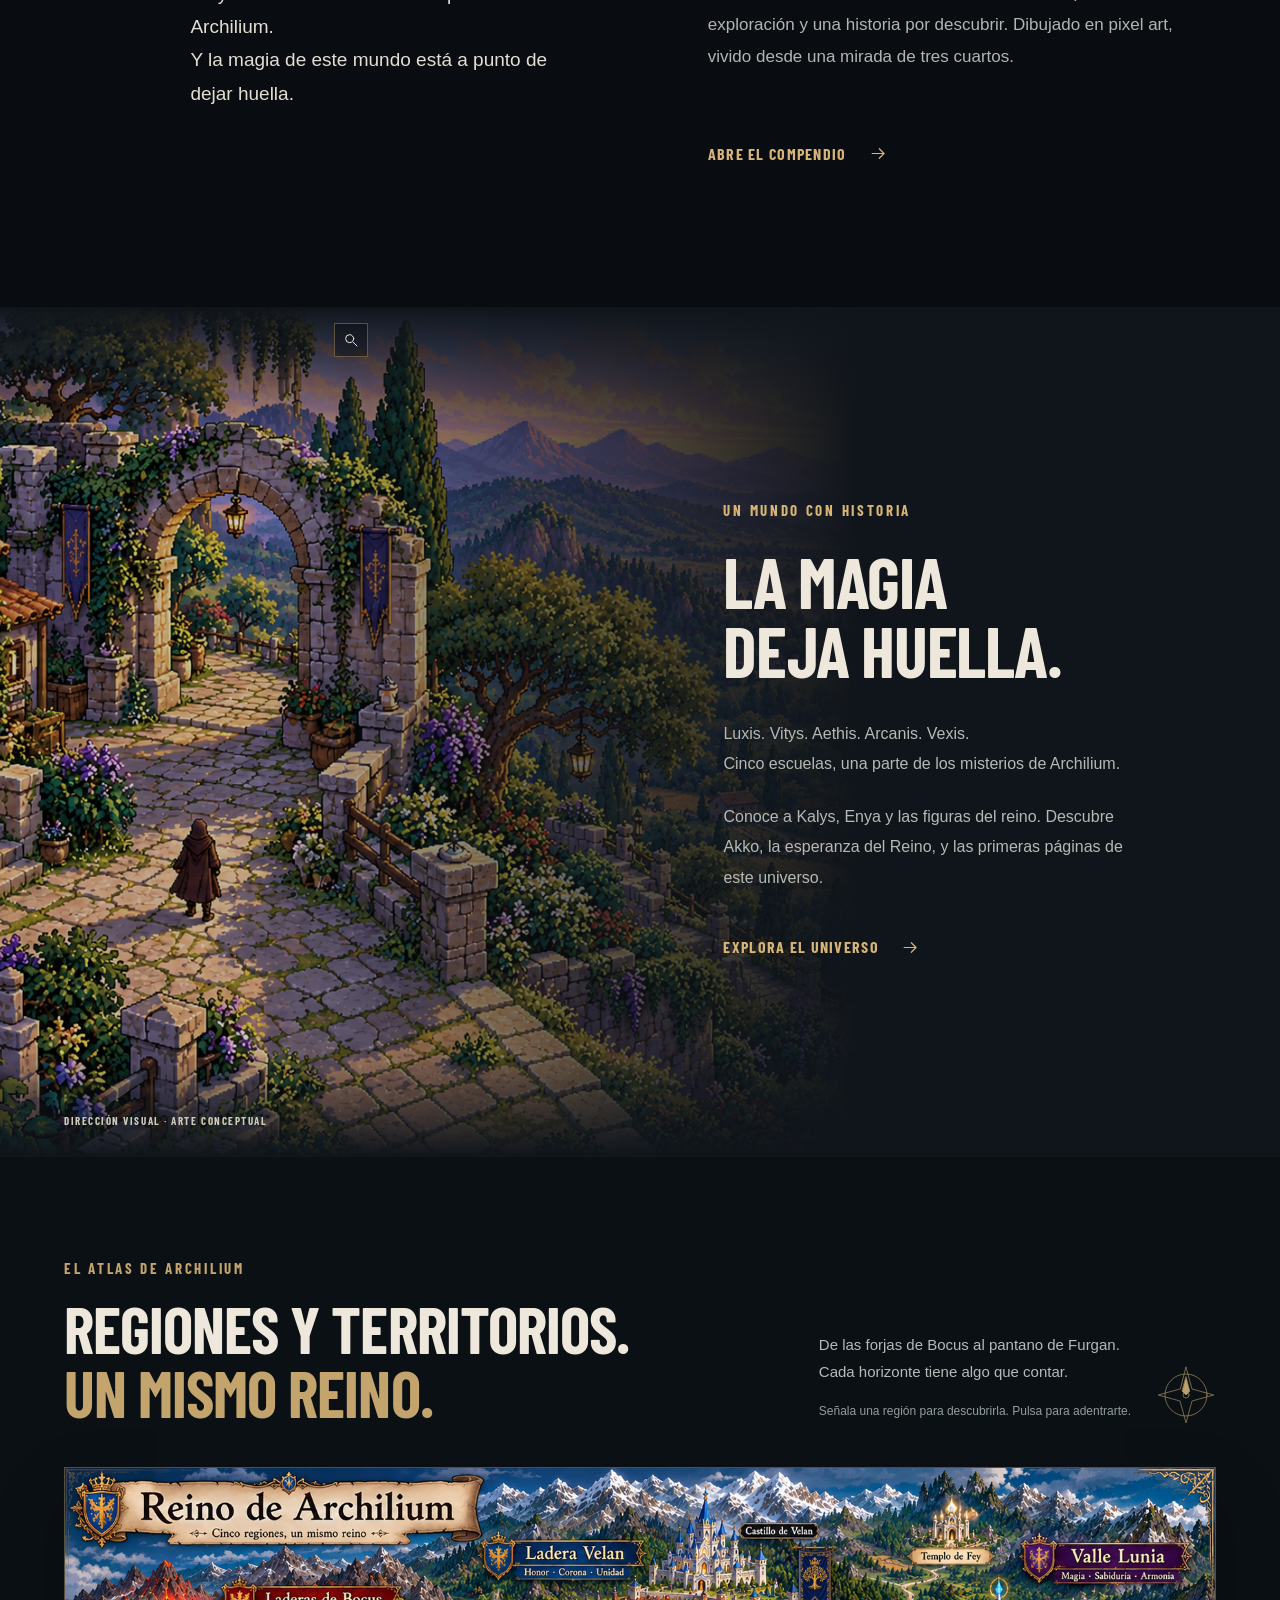
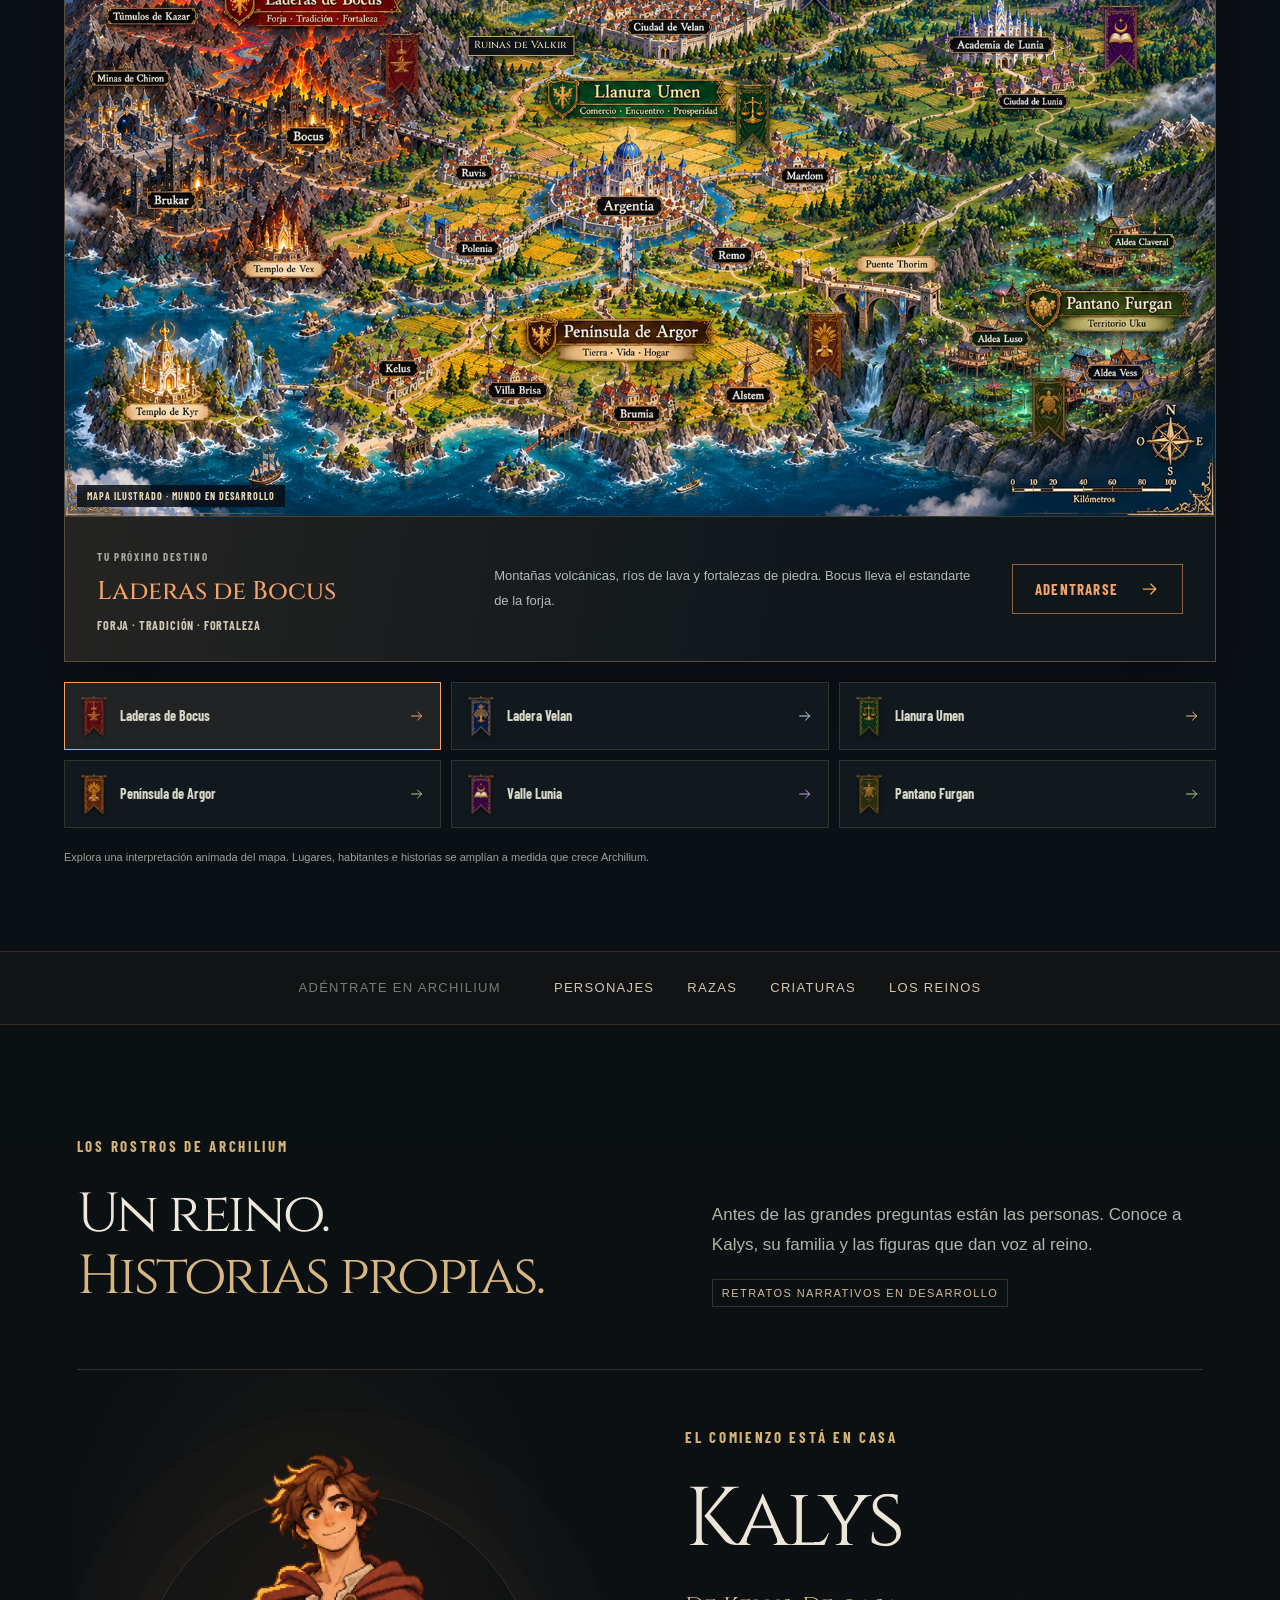
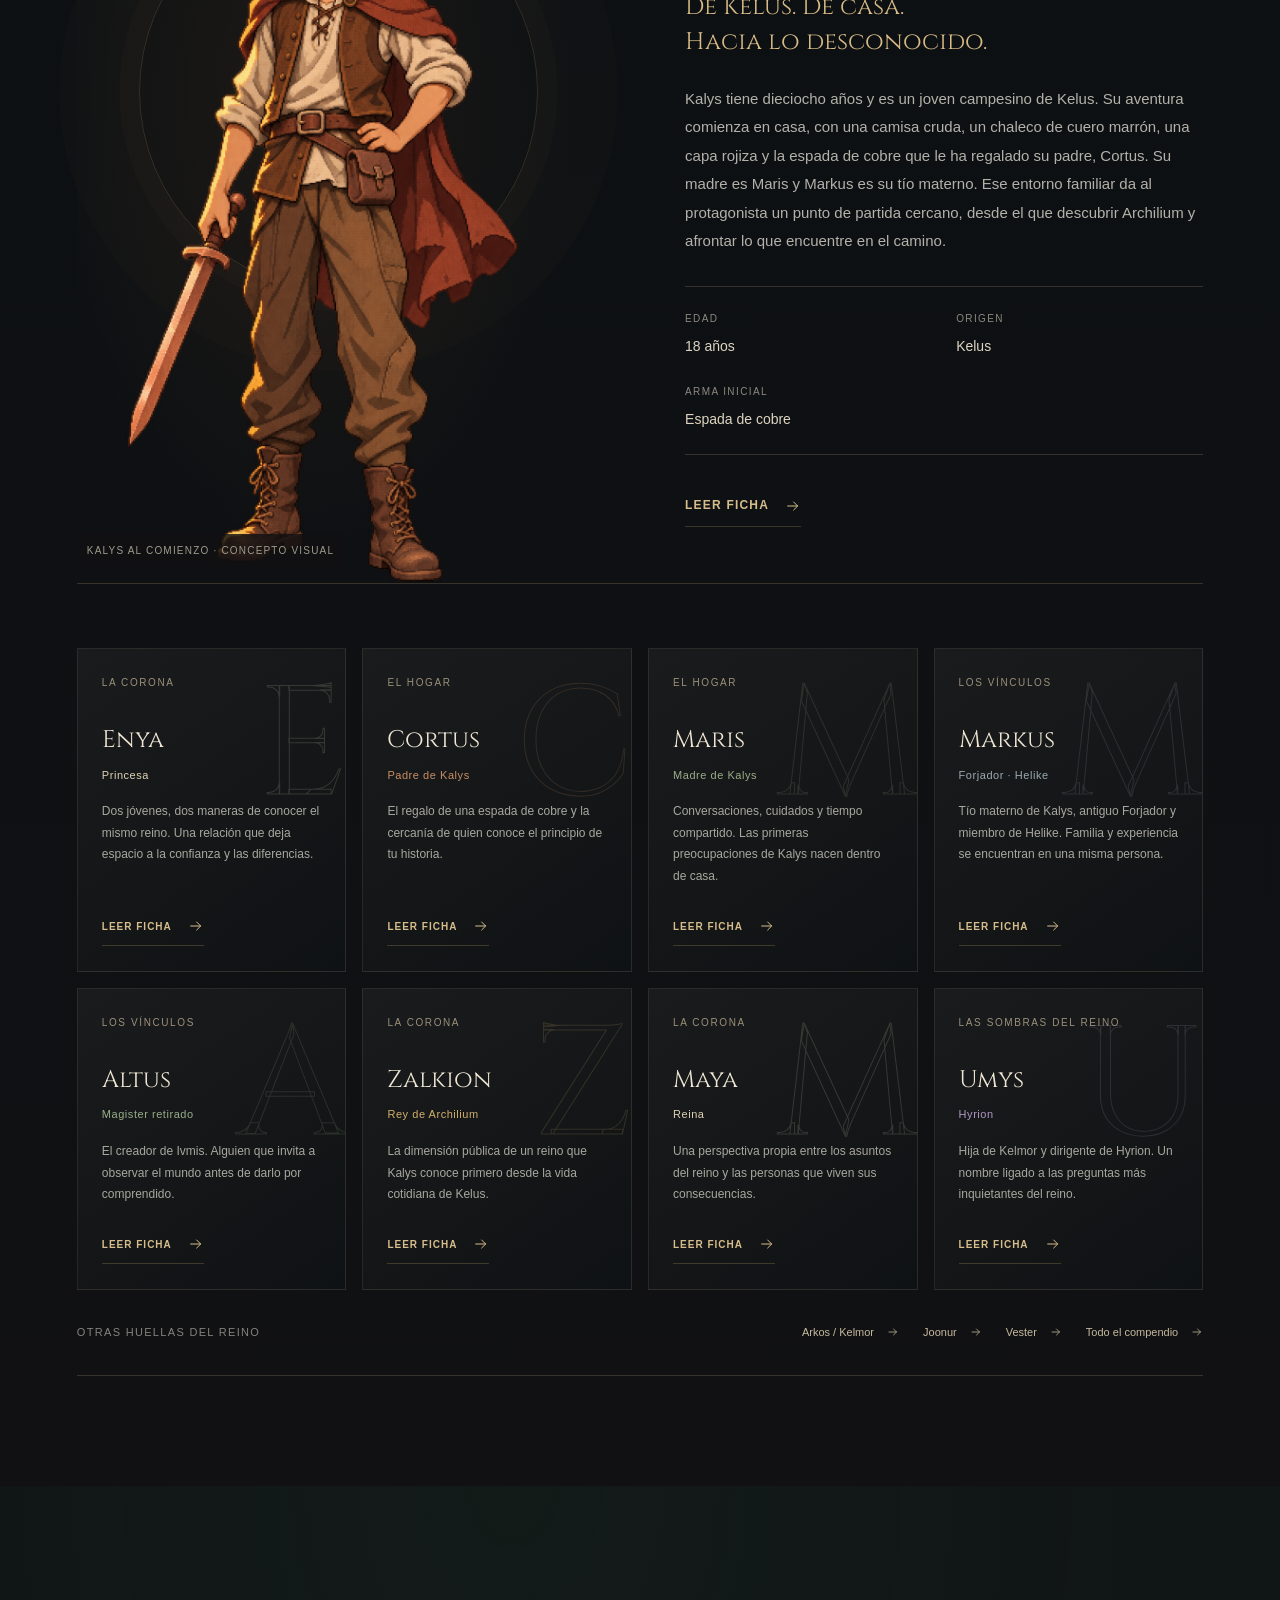
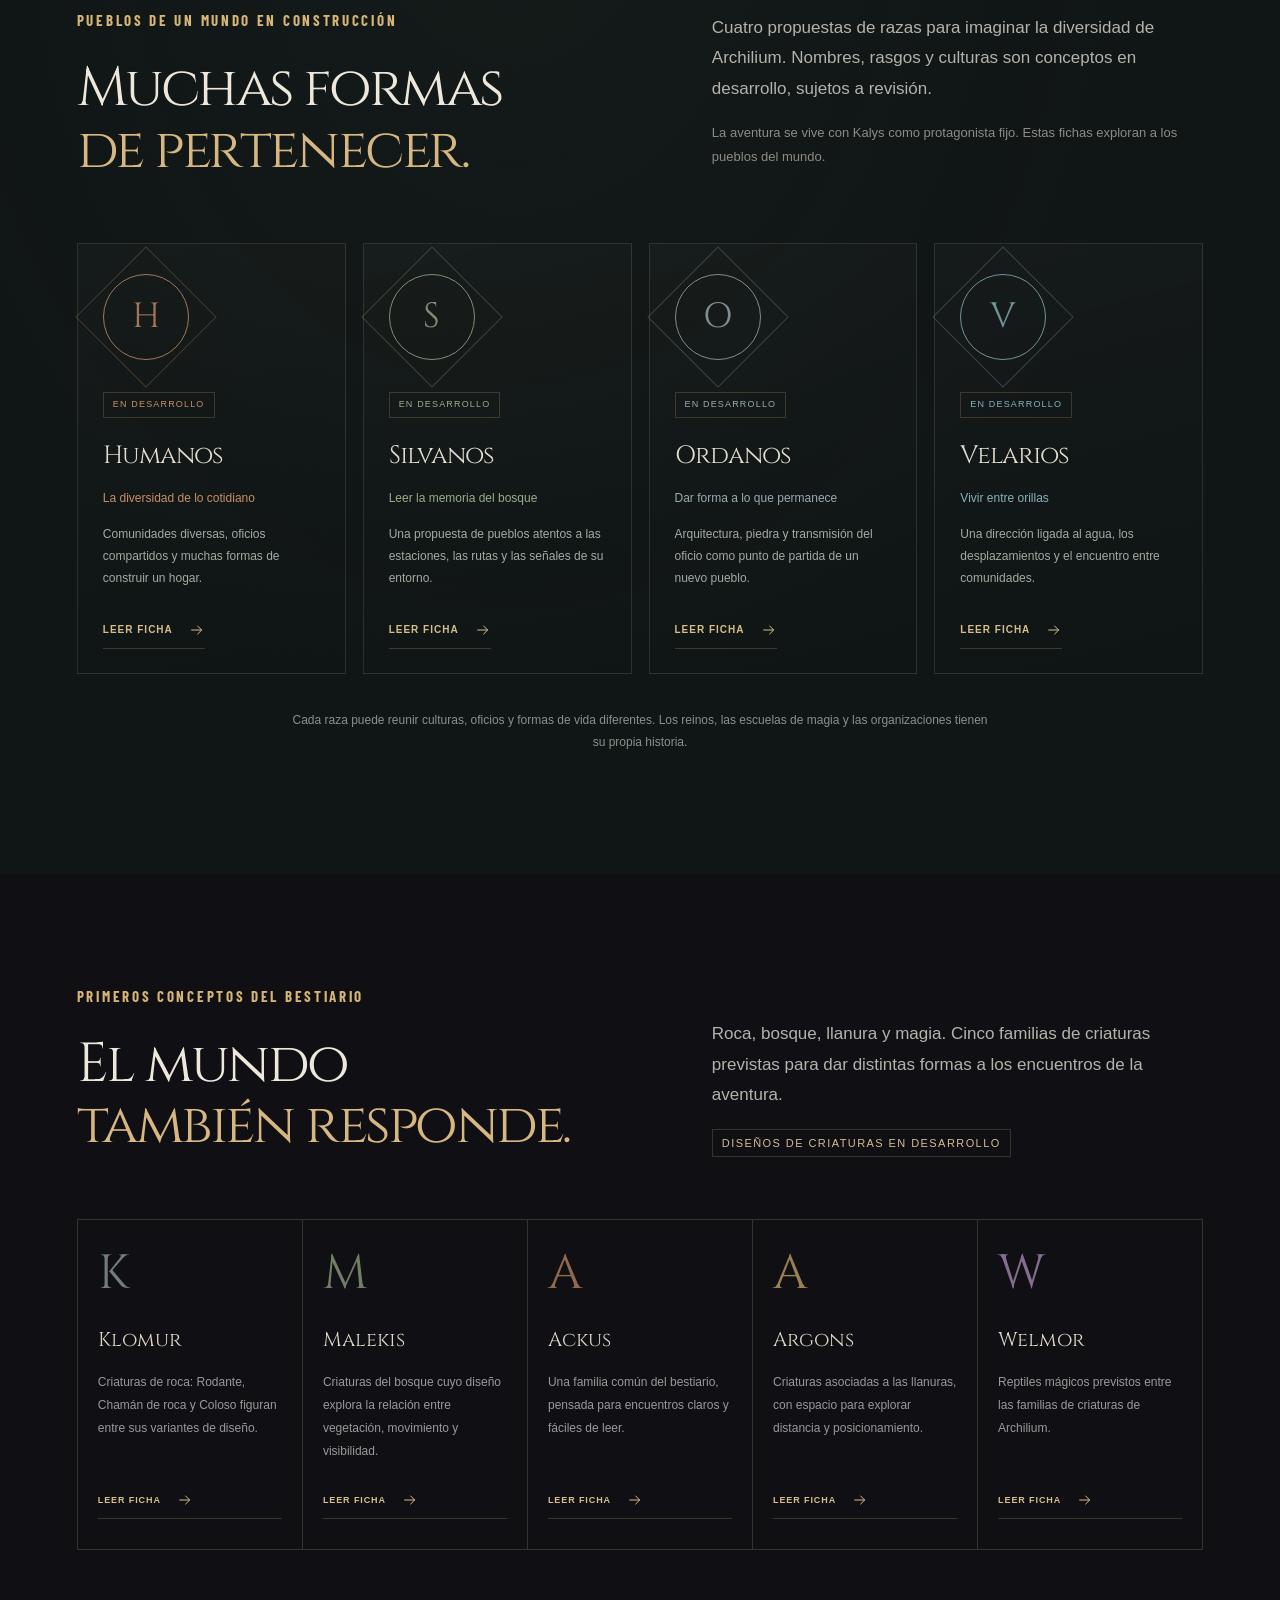
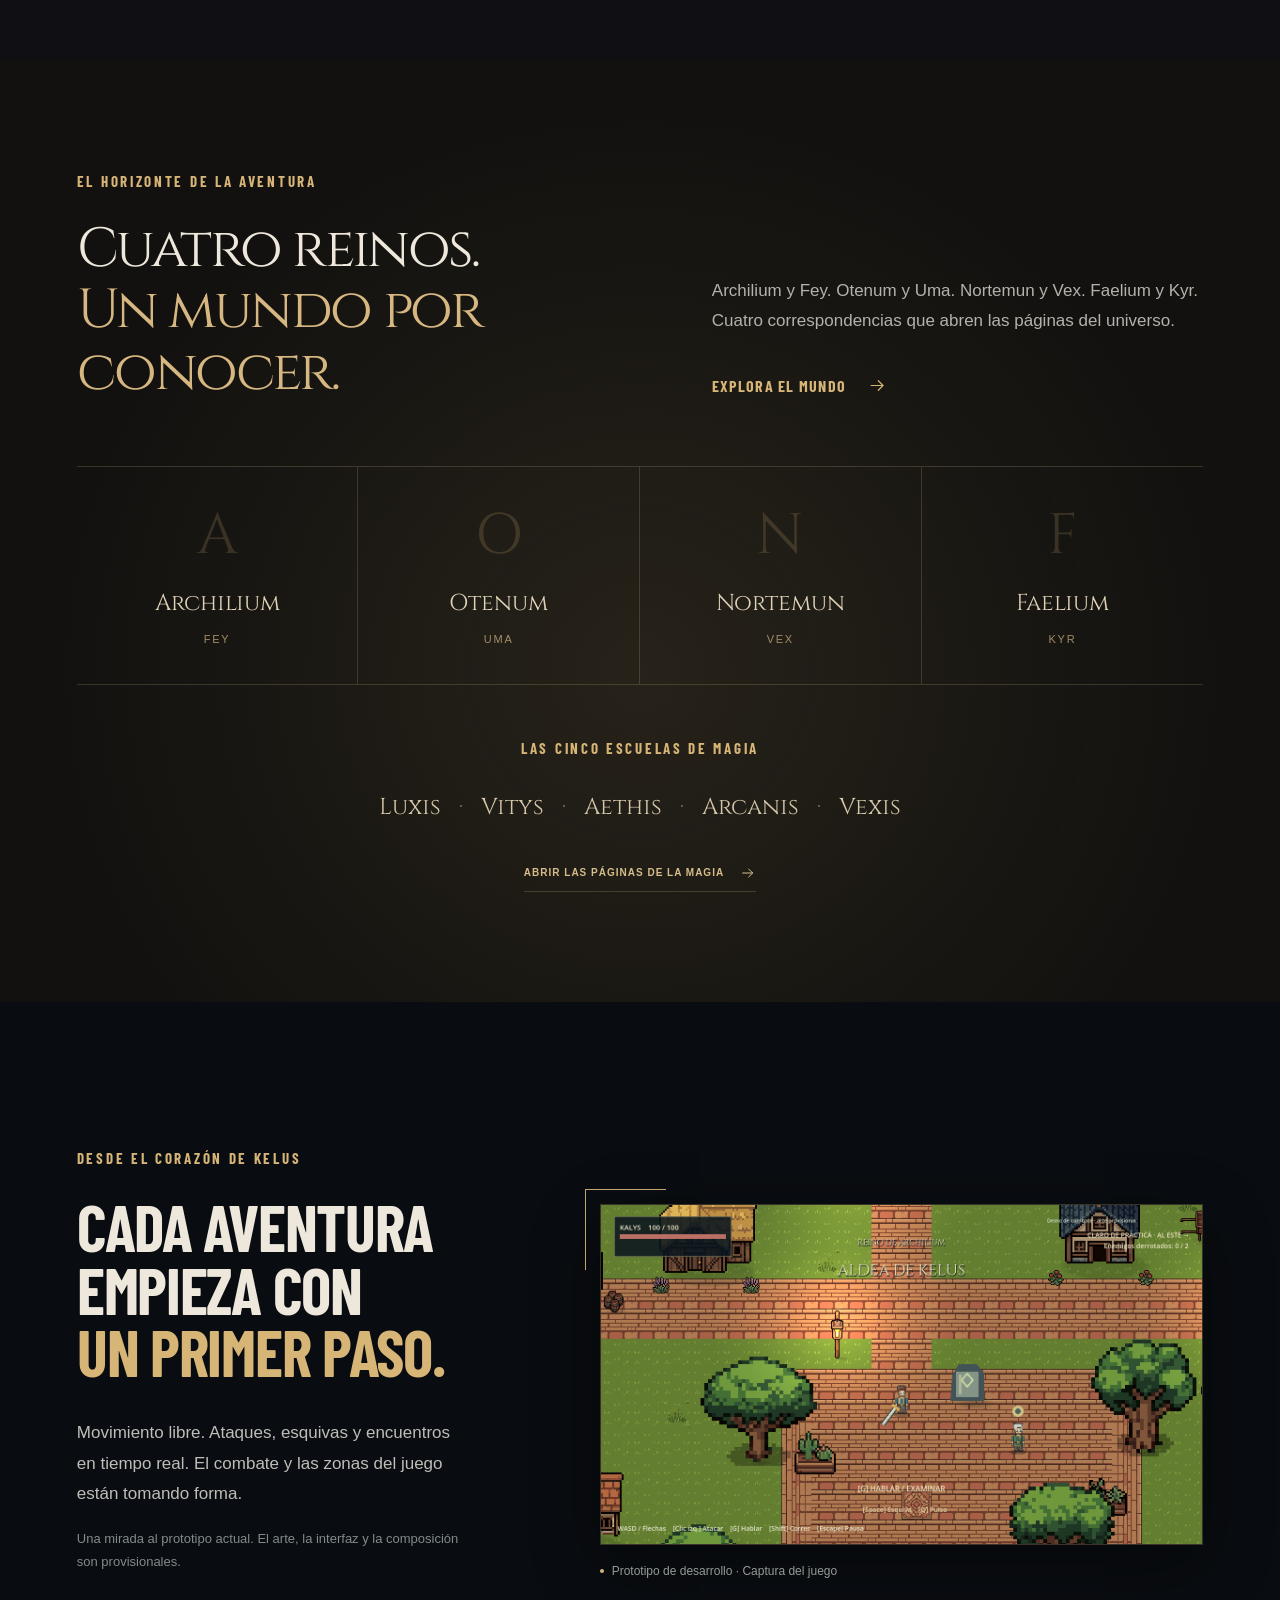
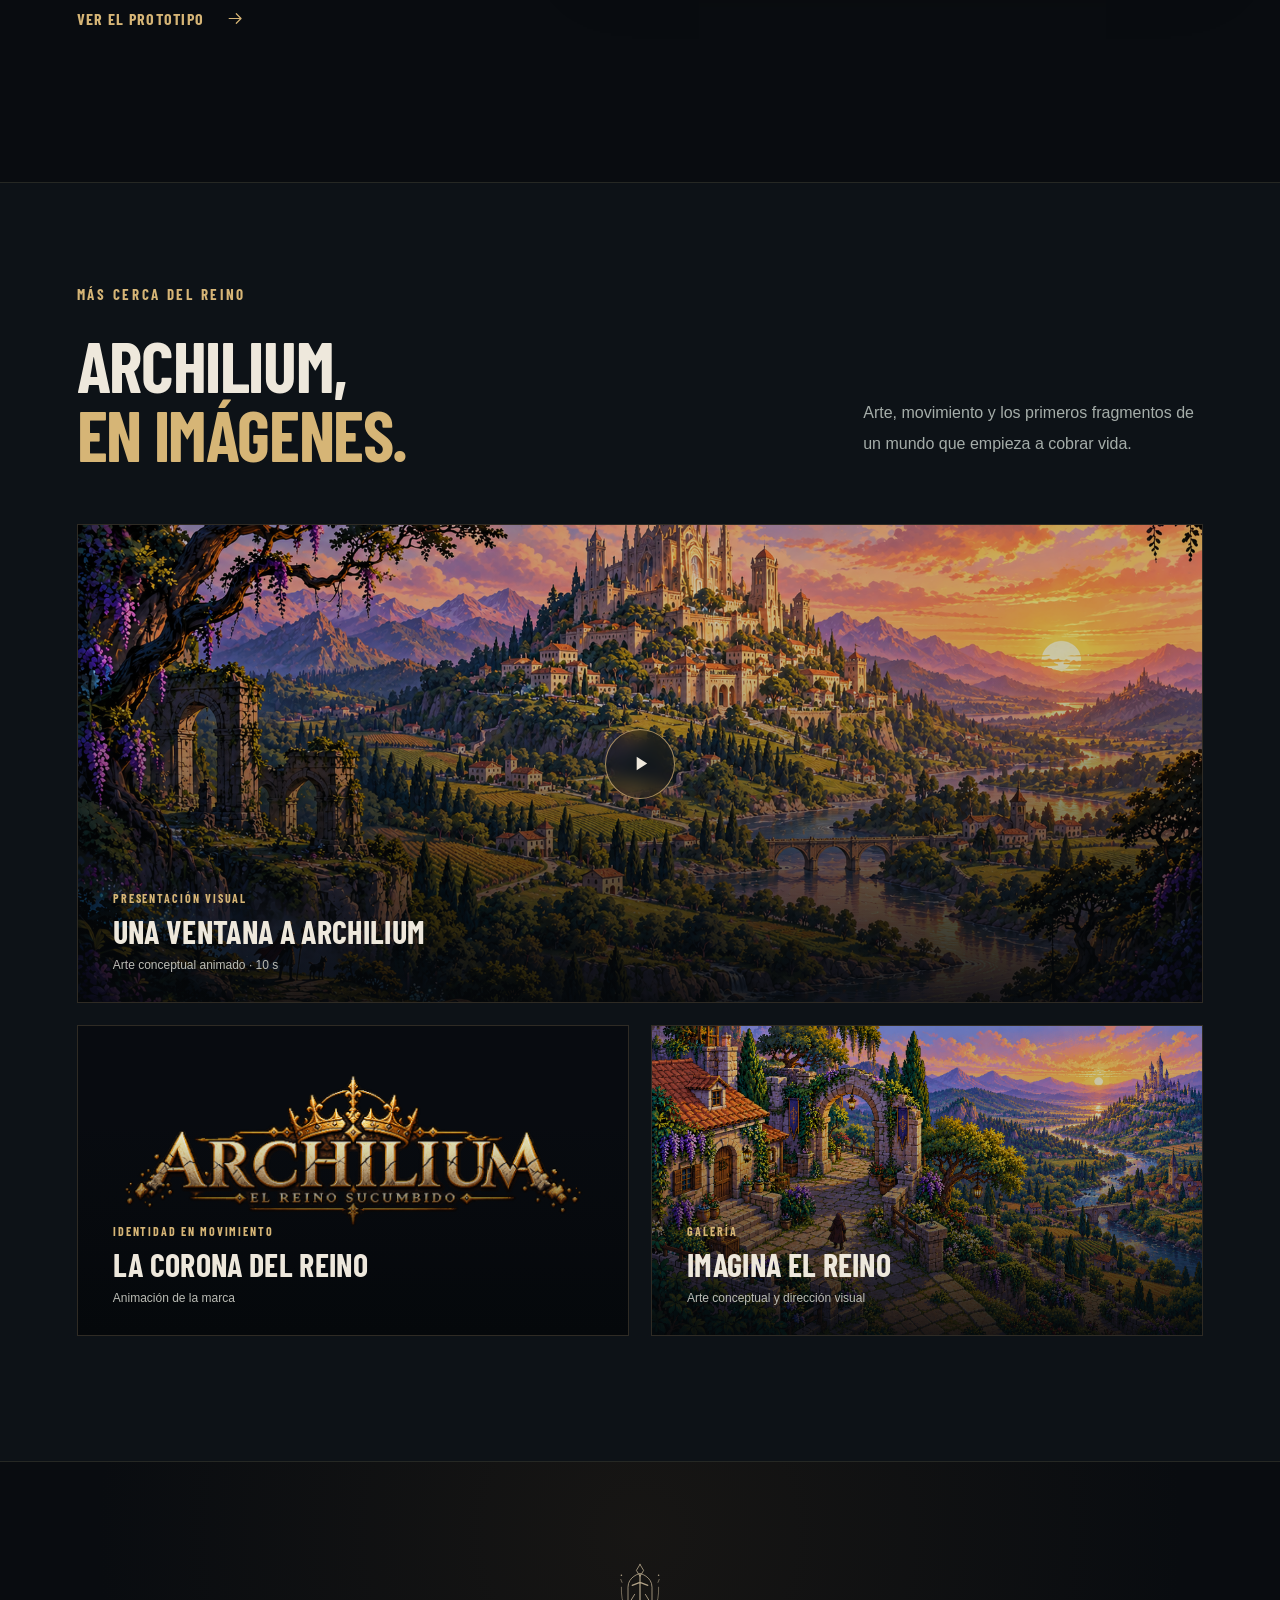
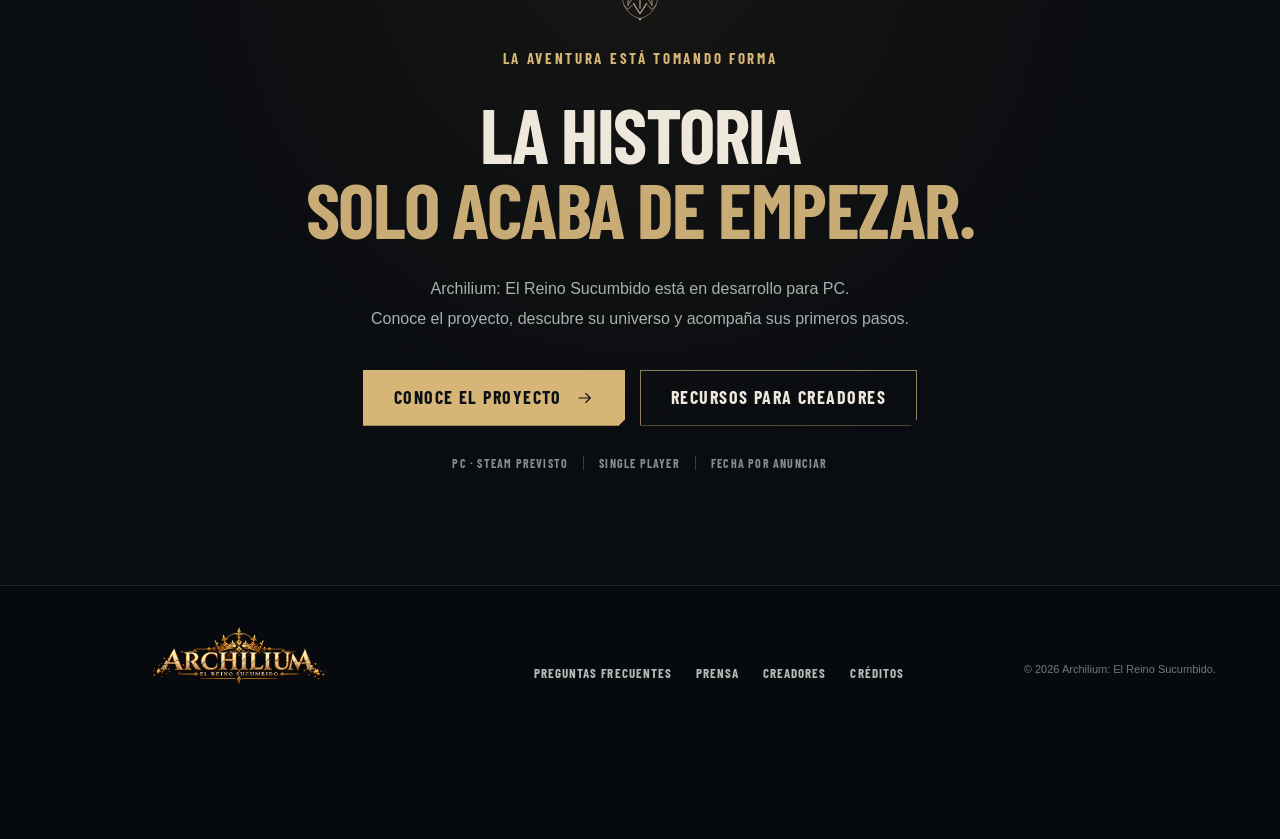
==== commit a4ccdae4: "Publish faction standards in atlas and regional views" ====
--- a/index.html
+++ b/index.html
@@ -21,9 +21,9 @@
   <link rel="stylesheet" href="styles.css">
   <link rel="stylesheet" href="cinematic.css">
   <link rel="stylesheet" href="lore.css">
-  <link rel="stylesheet" href="world-map.css?v=20261104-regional-scenes">
+  <link rel="stylesheet" href="world-map.css?v=20261104-faction-standards">
   <script src="loading-screen.js"></script>
-  <script src="app.js?v=20261104-regional-scenes" type="module"></script>
+  <script src="app.js?v=20261104-faction-standards" type="module"></script>
 </head>
 <body>
   <div class="site-loader" id="site-loader" aria-label="Cargando Archilium" aria-hidden="true">
@@ -88,13 +88,13 @@
     <header class="atlas-heading"><div><p class="eyebrow">El atlas de Archilium</p><h2 id="atlas-title">Regiones y territorios.<br><em>Un mismo reino.</em></h2></div><div class="atlas-intro"><p>De las forjas de Bocus al pantano de Furgan.<br>Cada horizonte tiene algo que contar.</p><p class="atlas-instruction">Señala una región para descubrirla. Pulsa para adentrarte.</p></div><svg class="atlas-compass" viewBox="0 0 80 80" aria-hidden="true"><circle cx="40" cy="40" r="28"/><path d="M40 3 48 32 77 40 48 48 40 77 32 48 3 40 32 32Z"/><path d="m40 16 5 19-5 5-5-5Z" fill="currentColor"/><circle cx="40" cy="40" r="4"/></svg></header>
     <div class="atlas-frame">
       <div class="atlas-stage"><img class="atlas-map" src="assets/archilium-mapa-reino-furgan.png" alt="Mapa ilustrado del Reino de Archilium: Bocus al oeste, Velan al norte, Umen en el centro, Argor al sur, Lunia al noreste y Pantano Furgan al sureste" width="1672" height="941" loading="lazy">
-        <svg class="atlas-overlays" viewBox="0 0 1672 941" aria-label="Regiones del mapa interactivo"><a href="#region-bocus" role="button" tabindex="0" class="atlas-region" data-region-id="bocus" aria-label="Explorar Laderas de Bocus" style="--region-color:#f4a36b"><path d="M0 170 L70 126 L215 126 L320 109 L470 128 L530 178 L555 260 L540 330 L577 385 L535 443 L475 485 L418 530 L437 585 L407 631 L300 660 L190 626 L112 618 L60 572 L0 558 Z"/></a><a href="#region-velan" role="button" tabindex="0" class="atlas-region" data-region-id="velan" aria-label="Explorar Ladera Velan" style="--region-color:#c0d8ee"><path d="M470 128 L520 76 L575 0 L1290 0 L1330 68 L1300 148 L1246 180 L1200 235 L1128 269 L1046 296 L951 285 L812 292 L689 267 L600 291 L555 260 L530 178 Z"/></a><a href="#region-umen" role="button" tabindex="0" class="atlas-region" data-region-id="umen" aria-label="Explorar Llanura Umen" style="--region-color:#e6c56f"><path d="M577 385 L540 330 L555 260 L600 291 L689 267 L812 292 L951 285 L1046 296 L1128 269 L1179 359 L1214 411 L1298 410 L1286 480 L1246 540 L1275 609 L1180 632 L1108 663 L987 628 L874 611 L760 625 L641 592 L544 617 L407 631 L437 585 L418 530 L475 485 L535 443 Z"/></a><a href="#region-argor" role="button" tabindex="0" class="atlas-region" data-region-id="argor" aria-label="Explorar Península de Argor" style="--region-color:#b8c782"><path d="M407 631 L544 617 L641 592 L760 625 L874 611 L987 628 L1108 663 L1180 632 L1220 713 L1180 804 L1152 874 L1040 903 L906 912 L760 899 L608 914 L480 870 L364 848 L323 797 L358 727 Z M16 715 L60 662 L185 654 L278 733 L305 817 L249 872 L90 865 L35 810 Z"/></a><a href="#region-lunia" role="button" tabindex="0" class="atlas-region" data-region-id="lunia" aria-label="Explorar Valle Lunia" style="--region-color:#c6a2f3"><path d="M1290 0 L1672 0 L1672 425 L1580 444 L1484 419 L1380 441 L1298 410 L1214 411 L1179 359 L1128 269 L1200 235 L1246 180 L1300 148 L1330 68 Z"/></a><a href="#region-furgan" role="button" tabindex="0" class="atlas-region" data-region-id="furgan" aria-label="Explorar Pantano Furgan" style="--region-color:#b1cf87"><path d="M1298 410 L1380 441 L1484 419 L1580 444 L1672 425 L1672 729 L1598 757 L1568 795 L1485 838 L1392 879 L1281 839 L1204 810 L1220 713 L1180 632 L1275 609 L1246 540 L1286 480 Z"/></a></svg><a class="atlas-landmark" href="#region-velan" role="button" tabindex="0" data-region-id="velan" data-map-scene="valkir" aria-label="Explorar Ruinas de Valkir y su lago" style="left:35.28708133971292%;top:18.06588735387885%;width:8.67224880382775%"><img src="assets/valkir-mapa-vineta.png" width="1752" height="897" alt="" loading="lazy"><span>Ruinas de Valkir</span></a>
+        <svg class="atlas-overlays" viewBox="0 0 1672 941" aria-label="Regiones del mapa interactivo"><a href="#region-bocus" role="button" tabindex="0" class="atlas-region" data-region-id="bocus" aria-label="Explorar Laderas de Bocus" style="--region-color:#f4a36b"><path d="M0 170 L70 126 L215 126 L320 109 L470 128 L530 178 L555 260 L540 330 L577 385 L535 443 L475 485 L418 530 L437 585 L407 631 L300 660 L190 626 L112 618 L60 572 L0 558 Z"/></a><a href="#region-velan" role="button" tabindex="0" class="atlas-region" data-region-id="velan" aria-label="Explorar Ladera Velan" style="--region-color:#c0d8ee"><path d="M470 128 L520 76 L575 0 L1290 0 L1330 68 L1300 148 L1246 180 L1200 235 L1128 269 L1046 296 L951 285 L812 292 L689 267 L600 291 L555 260 L530 178 Z"/></a><a href="#region-umen" role="button" tabindex="0" class="atlas-region" data-region-id="umen" aria-label="Explorar Llanura Umen" style="--region-color:#e6c56f"><path d="M577 385 L540 330 L555 260 L600 291 L689 267 L812 292 L951 285 L1046 296 L1128 269 L1179 359 L1214 411 L1298 410 L1286 480 L1246 540 L1275 609 L1180 632 L1108 663 L987 628 L874 611 L760 625 L641 592 L544 617 L407 631 L437 585 L418 530 L475 485 L535 443 Z"/></a><a href="#region-argor" role="button" tabindex="0" class="atlas-region" data-region-id="argor" aria-label="Explorar Península de Argor" style="--region-color:#b8c782"><path d="M407 631 L544 617 L641 592 L760 625 L874 611 L987 628 L1108 663 L1180 632 L1220 713 L1180 804 L1152 874 L1040 903 L906 912 L760 899 L608 914 L480 870 L364 848 L323 797 L358 727 Z M16 715 L60 662 L185 654 L278 733 L305 817 L249 872 L90 865 L35 810 Z"/></a><a href="#region-lunia" role="button" tabindex="0" class="atlas-region" data-region-id="lunia" aria-label="Explorar Valle Lunia" style="--region-color:#c6a2f3"><path d="M1290 0 L1672 0 L1672 425 L1580 444 L1484 419 L1380 441 L1298 410 L1214 411 L1179 359 L1128 269 L1200 235 L1246 180 L1300 148 L1330 68 Z"/></a><a href="#region-furgan" role="button" tabindex="0" class="atlas-region" data-region-id="furgan" aria-label="Explorar Pantano Furgan" style="--region-color:#b1cf87"><path d="M1298 410 L1380 441 L1484 419 L1580 444 L1672 425 L1672 729 L1598 757 L1568 795 L1485 838 L1392 879 L1281 839 L1204 810 L1220 713 L1180 632 L1275 609 L1246 540 L1286 480 Z"/></a></svg><a class="atlas-landmark" href="#region-velan" role="button" tabindex="0" data-region-id="velan" data-map-scene="valkir" aria-label="Explorar Ruinas de Valkir y su lago" style="left:35.28708133971292%;top:18.06588735387885%;width:8.67224880382775%"><img src="assets/valkir-mapa-vineta.png" width="1752" height="897" alt="" loading="lazy"><span>Ruinas de Valkir</span></a><a class="atlas-standard" href="#region-bocus" role="button" tabindex="0" data-region-id="bocus" data-map-standard="bocus" aria-label="Explorar Laderas de Bocus mediante su estandarte" title="Estandarte de Bocus" style="left:29.30622009569378%;top:30.393198724760893%"><img class="atlas-standard-art" src="assets/estandarte-bocus-web.png" width="256" height="384" alt="" loading="lazy" decoding="async" data-faction-standard="bocus"></a><a class="atlas-standard" href="#region-velan" role="button" tabindex="0" data-region-id="velan" data-map-standard="velan" aria-label="Explorar Ladera Velan mediante su estandarte" title="Estandarte de Velan" style="left:65.19138755980862%;top:17.003188097768334%"><img class="atlas-standard-art" src="assets/estandarte-velan-web.png" width="256" height="384" alt="" loading="lazy" decoding="async" data-faction-standard="velan"></a><a class="atlas-standard" href="#region-umen" role="button" tabindex="0" data-region-id="umen" data-map-standard="umen" aria-label="Explorar Llanura Umen mediante su estandarte" title="Estandarte de Umen" style="left:59.80861244019139%;top:38.257173219978746%"><img class="atlas-standard-art" src="assets/estandarte-umen-web.png" width="256" height="384" alt="" loading="lazy" decoding="async" data-faction-standard="umen"></a><a class="atlas-standard" href="#region-argor" role="button" tabindex="0" data-region-id="argor" data-map-standard="argor" aria-label="Explorar Península de Argor mediante su estandarte" title="Estandarte de Argor" style="left:66.08851674641149%;top:73.53878852284804%"><img class="atlas-standard-art" src="assets/estandarte-argor-web.png" width="256" height="384" alt="" loading="lazy" decoding="async" data-faction-standard="argor"></a><a class="atlas-standard" href="#region-lunia" role="button" tabindex="0" data-region-id="lunia" data-map-standard="lunia" aria-label="Explorar Valle Lunia mediante su estandarte" title="Estandarte de Lunia" style="left:91.80622009569377%;top:26.036131774707762%"><img class="atlas-standard-art" src="assets/estandarte-lunia-web.png" width="256" height="384" alt="" loading="lazy" decoding="async" data-faction-standard="lunia"></a><a class="atlas-standard" href="#region-furgan" role="button" tabindex="0" data-region-id="furgan" data-map-standard="furgan" aria-label="Explorar Pantano Furgan mediante su estandarte" title="Estandarte de Furgan" style="left:85.52631578947368%;top:83.31562167906482%"><img class="atlas-standard-art" src="assets/estandarte-furgan-web.png" width="256" height="384" alt="" loading="lazy" decoding="async" data-faction-standard="furgan"></a>
         <div class="atlas-hover-card" hidden aria-hidden="true"><span>Descubre la región</span><strong data-hover-name></strong><p data-hover-motto></p><p data-hover-summary></p><small>Pulsa para adentrarte <svg aria-hidden="true"><use href="#icon-arrow"/></svg></small></div>
         <span class="atlas-art-label">Mapa ilustrado · Mundo en desarrollo</span>
       </div>
       <div class="atlas-preview" id="atlas-preview" style="--region-color:#f4a36b"><div class="atlas-preview-heading"><span class="atlas-preview-kicker">Tu próximo destino</span><h3 data-atlas-name>Laderas de Bocus</h3><p data-atlas-motto>Forja · Tradición · Fortaleza</p></div><p class="atlas-preview-summary" data-atlas-summary>Montañas volcánicas, ríos de lava y fortalezas de piedra. Bocus lleva el estandarte de la forja.</p><button class="atlas-enter" data-atlas-enter="bocus">Adentrarse <svg aria-hidden="true"><use href="#icon-arrow"/></svg></button></div>
     </div>
-    <nav class="atlas-destinations" aria-label="Elegir una región de Archilium"><button data-region-id="bocus" data-previewed="true" style="--region-color:#f4a36b"><span></span>Laderas de Bocus<svg aria-hidden="true"><use href="#icon-arrow"/></svg></button><button data-region-id="velan" data-previewed="false" style="--region-color:#c0d8ee"><span></span>Ladera Velan<svg aria-hidden="true"><use href="#icon-arrow"/></svg></button><button data-region-id="umen" data-previewed="false" style="--region-color:#e6c56f"><span></span>Llanura Umen<svg aria-hidden="true"><use href="#icon-arrow"/></svg></button><button data-region-id="argor" data-previewed="false" style="--region-color:#b8c782"><span></span>Península de Argor<svg aria-hidden="true"><use href="#icon-arrow"/></svg></button><button data-region-id="lunia" data-previewed="false" style="--region-color:#c6a2f3"><span></span>Valle Lunia<svg aria-hidden="true"><use href="#icon-arrow"/></svg></button><button data-region-id="furgan" data-previewed="false" style="--region-color:#b1cf87"><span></span>Pantano Furgan<svg aria-hidden="true"><use href="#icon-arrow"/></svg></button></nav>
+    <nav class="atlas-destinations" aria-label="Elegir una región de Archilium"><button data-region-id="bocus" data-previewed="true" style="--region-color:#f4a36b"><img class="atlas-standard-thumb" src="assets/estandarte-bocus-web.png" width="256" height="384" alt="" loading="lazy" decoding="async" data-faction-standard="bocus">Laderas de Bocus<svg aria-hidden="true"><use href="#icon-arrow"/></svg></button><button data-region-id="velan" data-previewed="false" style="--region-color:#c0d8ee"><img class="atlas-standard-thumb" src="assets/estandarte-velan-web.png" width="256" height="384" alt="" loading="lazy" decoding="async" data-faction-standard="velan">Ladera Velan<svg aria-hidden="true"><use href="#icon-arrow"/></svg></button><button data-region-id="umen" data-previewed="false" style="--region-color:#e6c56f"><img class="atlas-standard-thumb" src="assets/estandarte-umen-web.png" width="256" height="384" alt="" loading="lazy" decoding="async" data-faction-standard="umen">Llanura Umen<svg aria-hidden="true"><use href="#icon-arrow"/></svg></button><button data-region-id="argor" data-previewed="false" style="--region-color:#b8c782"><img class="atlas-standard-thumb" src="assets/estandarte-argor-web.png" width="256" height="384" alt="" loading="lazy" decoding="async" data-faction-standard="argor">Península de Argor<svg aria-hidden="true"><use href="#icon-arrow"/></svg></button><button data-region-id="lunia" data-previewed="false" style="--region-color:#c6a2f3"><img class="atlas-standard-thumb" src="assets/estandarte-lunia-web.png" width="256" height="384" alt="" loading="lazy" decoding="async" data-faction-standard="lunia">Valle Lunia<svg aria-hidden="true"><use href="#icon-arrow"/></svg></button><button data-region-id="furgan" data-previewed="false" style="--region-color:#b1cf87"><img class="atlas-standard-thumb" src="assets/estandarte-furgan-web.png" width="256" height="384" alt="" loading="lazy" decoding="async" data-faction-standard="furgan">Pantano Furgan<svg aria-hidden="true"><use href="#icon-arrow"/></svg></button></nav>
     <p class="atlas-footnote">Explora una interpretación animada del mapa. Lugares, habitantes e historias se amplían a medida que crece Archilium.</p>
   </section>
     <!-- world-map:end -->
--- a/world-map.css
+++ b/world-map.css
@@ -166,3 +166,98 @@
 .atlas-landmark img{display:block;width:100%;height:auto;pointer-events:none}
 .atlas-landmark>span{position:absolute;left:50%;top:100%;transform:translateX(-50%);white-space:nowrap;background:#0b1117ed;border:1px solid #c4a46d;color:#f0e0b8;padding:2px 6px;font:500 clamp(7px,.8vw,12px)/1.3 var(--serif);box-shadow:0 2px 5px #0008}
 .atlas-landmark:hover>span,.atlas-landmark:focus-visible>span{color:#fff3d1;border-color:#fff3d1;background:#222b30}
+
+/* Composición de PC: la facción ocupa la izquierda y la ficha tiene su propio fondo. */
+@media(min-width:701px){
+  .has-inhabitants-art .region-content{
+    grid-template-columns:minmax(0,1.2fr) minmax(300px,1fr);
+    grid-template-rows:auto auto auto auto 1fr;
+    gap:0 24px;padding:88px 2vw 24px;min-height:calc(100dvh - 150px);
+  }
+  .has-inhabitants-art .region-title-block{display:contents}
+  .has-inhabitants-art .region-title-block h2{
+    grid-column:2;grid-row:1;margin:0 0 14px;
+    font-size:clamp(30px,3.3vw,48px);text-align:center;align-self:end;
+  }
+  .has-inhabitants-art .region-title-block .eyebrow{
+    grid-column:2;grid-row:2;margin:0 0 8px;font-size:10px;text-align:center;
+  }
+  .has-inhabitants-art .region-motto{
+    grid-column:2;grid-row:3;margin:0 0 15px;font-size:11px;line-height:1.6;text-align:center;
+  }
+  .has-inhabitants-art .region-invitation{
+    grid-column:2;grid-row:4;margin:0 0 22px;font-size:18px;line-height:1.4;text-align:center;
+  }
+  .has-inhabitants-art .region-inhabitants-art{
+    grid-column:1;grid-row:1/6;align-self:center;
+    width:calc(100% + 2vw);height:clamp(370px,calc(100dvh - 265px),900px);
+    margin:0 0 0 -2vw;max-width:none;
+  }
+  .has-inhabitants-art .region-inhabitants-art img{object-position:center bottom}
+  .has-inhabitants-art .region-visual-note{
+    position:absolute;left:2vw;bottom:8px;margin:0;font-size:9px;
+  }
+  .region-experience.has-inhabitants-art .region-story{
+    grid-column:2;grid-row:5;align-self:start;margin:0;max-width:none;
+    padding:22px;border:1px solid #bda16c38;
+    background:linear-gradient(155deg,#020407ed,#030509f5);
+    box-shadow:0 18px 55px #0006;text-shadow:0 1px 3px #000;
+  }
+  .has-inhabitants-art .region-summary{font-size:13px;line-height:1.8;margin-bottom:20px}
+  .has-inhabitants-art .region-slideshow-controls{background:#090d12e8;margin-bottom:20px}
+  .has-inhabitants-art .region-tabs button{font-size:13px;padding:11px 12px}
+  .has-inhabitants-art .region-tabs button:first-child{padding-left:0}
+  .has-inhabitants-art .region-tab-content{height:clamp(220px,28vh,340px)}
+  .has-inhabitants-art .region-places h3{font-size:18px}
+  .has-inhabitants-art .region-places p{font-size:12px}
+  .region-experience.has-inhabitants-art .region-shade{
+    background:linear-gradient(90deg,#0002 0,#0001 24%,#0009 53%,#000c 75%,#000e 100%),linear-gradient(0deg,#04070ce8,transparent 25%,transparent 80%,#04070c80);
+  }
+}
+@media(min-width:1200px){
+  .has-inhabitants-art .region-content{
+    grid-template-columns:minmax(0,1fr) clamp(170px,14vw,260px) clamp(340px,27vw,500px);
+    grid-template-rows:1fr auto auto auto auto auto 1fr;
+    column-gap:clamp(18px,1.7vw,30px);
+  }
+  .has-inhabitants-art .region-title-block h2{grid-row:2;font-size:clamp(30px,2.5vw,46px)}
+  .has-inhabitants-art .region-title-block .eyebrow{grid-row:3;margin-bottom:14px}
+  .has-inhabitants-art .region-motto{grid-row:4;margin-bottom:24px}
+  .has-inhabitants-art .region-invitation{grid-row:5;font-size:clamp(18px,1.4vw,24px)}
+  .has-inhabitants-art .region-inhabitants-art{grid-row:1/8;width:calc(100% + 4vw)}
+  .has-inhabitants-art .region-visual-note{position:static;grid-column:2;grid-row:6;text-align:center;line-height:1.7}
+  .region-experience.has-inhabitants-art .region-story{grid-column:3;grid-row:1/8;align-self:center;padding:24px}
+}
+@media(min-width:701px) and (max-height:800px){
+  .has-inhabitants-art .region-content{padding-top:80px;padding-bottom:16px}
+  .region-experience.has-inhabitants-art .region-story{padding:18px}
+  .has-inhabitants-art .region-slideshow-controls{padding:10px;margin-bottom:16px}
+  .has-inhabitants-art .region-summary{font-size:12px;margin-bottom:14px}
+  .has-inhabitants-art .region-tabs{margin-bottom:14px}
+  .has-inhabitants-art .region-tab-content{height:clamp(150px,22vh,180px)}
+}
+
+/* La imagen decodificada ya está pintada cuando empieza el acercamiento. */
+.region-experience[data-entry-prepared=true][data-art-ready=true] .region-slideshow-stage,
+.region-experience[data-entry-prepared=true][data-art-ready=true] .region-landscape:not(.region-slide){opacity:1;animation:region-scene-enter 1.35s ease-out both}
+@keyframes region-scene-enter{from{opacity:1;transform:scale(1.065)}to{opacity:1;transform:scale(1)}}
+.region-experience[data-art-static=true][data-entry-prepared=true] .region-slideshow-stage{animation:none;opacity:1;transform:none}
+
+/* Los estandartes comparten su PNG ligero entre el mapa y la cabecera regional. */
+.atlas-standard{position:absolute;z-index:2;display:grid;place-items:center;width:clamp(18px,4.2%,70px);min-width:44px;min-height:44px;transform:translate(-50%,-50%);outline-offset:3px;text-decoration:none}
+.atlas-standard-art{display:block;width:100%;height:auto;filter:drop-shadow(0 2px 4px #000b);transition:transform .2s;pointer-events:none}
+.atlas-standard:hover .atlas-standard-art,.atlas-standard:focus-visible .atlas-standard-art{transform:translateY(-3px) scale(1.06)}
+.atlas-standard:focus-visible{outline:2px solid #fff0cb}
+.atlas-standard-thumb{width:28px;height:42px;object-fit:contain;flex-shrink:0;filter:drop-shadow(0 2px 2px #0008)}
+.region-standard{display:block;width:clamp(80px,7vw,120px);height:auto;max-width:100%;margin:0 auto 14px;filter:drop-shadow(0 5px 8px #0008)}
+.dialog-standard{display:none}
+@media(min-width:701px) and (max-width:1199px){.region-standard{display:inline-block;width:42px;height:63px;margin:0 12px 0 0;vertical-align:middle}}
+@media(min-width:1200px) and (max-height:800px){.region-standard{width:68px;margin-bottom:10px}}
+@media(max-width:700px){
+  .atlas-standard{width:44px;height:44px}
+  .atlas-standard-art{width:20px;height:30px;object-fit:contain}
+  .atlas-standard-thumb{width:22px;height:33px}
+  .region-standard{display:none}
+  #content-dialog.is-region .dialog-standard{display:block;position:absolute;top:8px;left:50%;transform:translateX(-50%);width:34px;height:51px;object-fit:contain;pointer-events:none;filter:drop-shadow(0 2px 4px #0008)}
+}
+@media(prefers-reduced-motion:reduce){.atlas-standard-art{transition:none}.atlas-standard:hover .atlas-standard-art,.atlas-standard:focus-visible .atlas-standard-art{transform:none}}
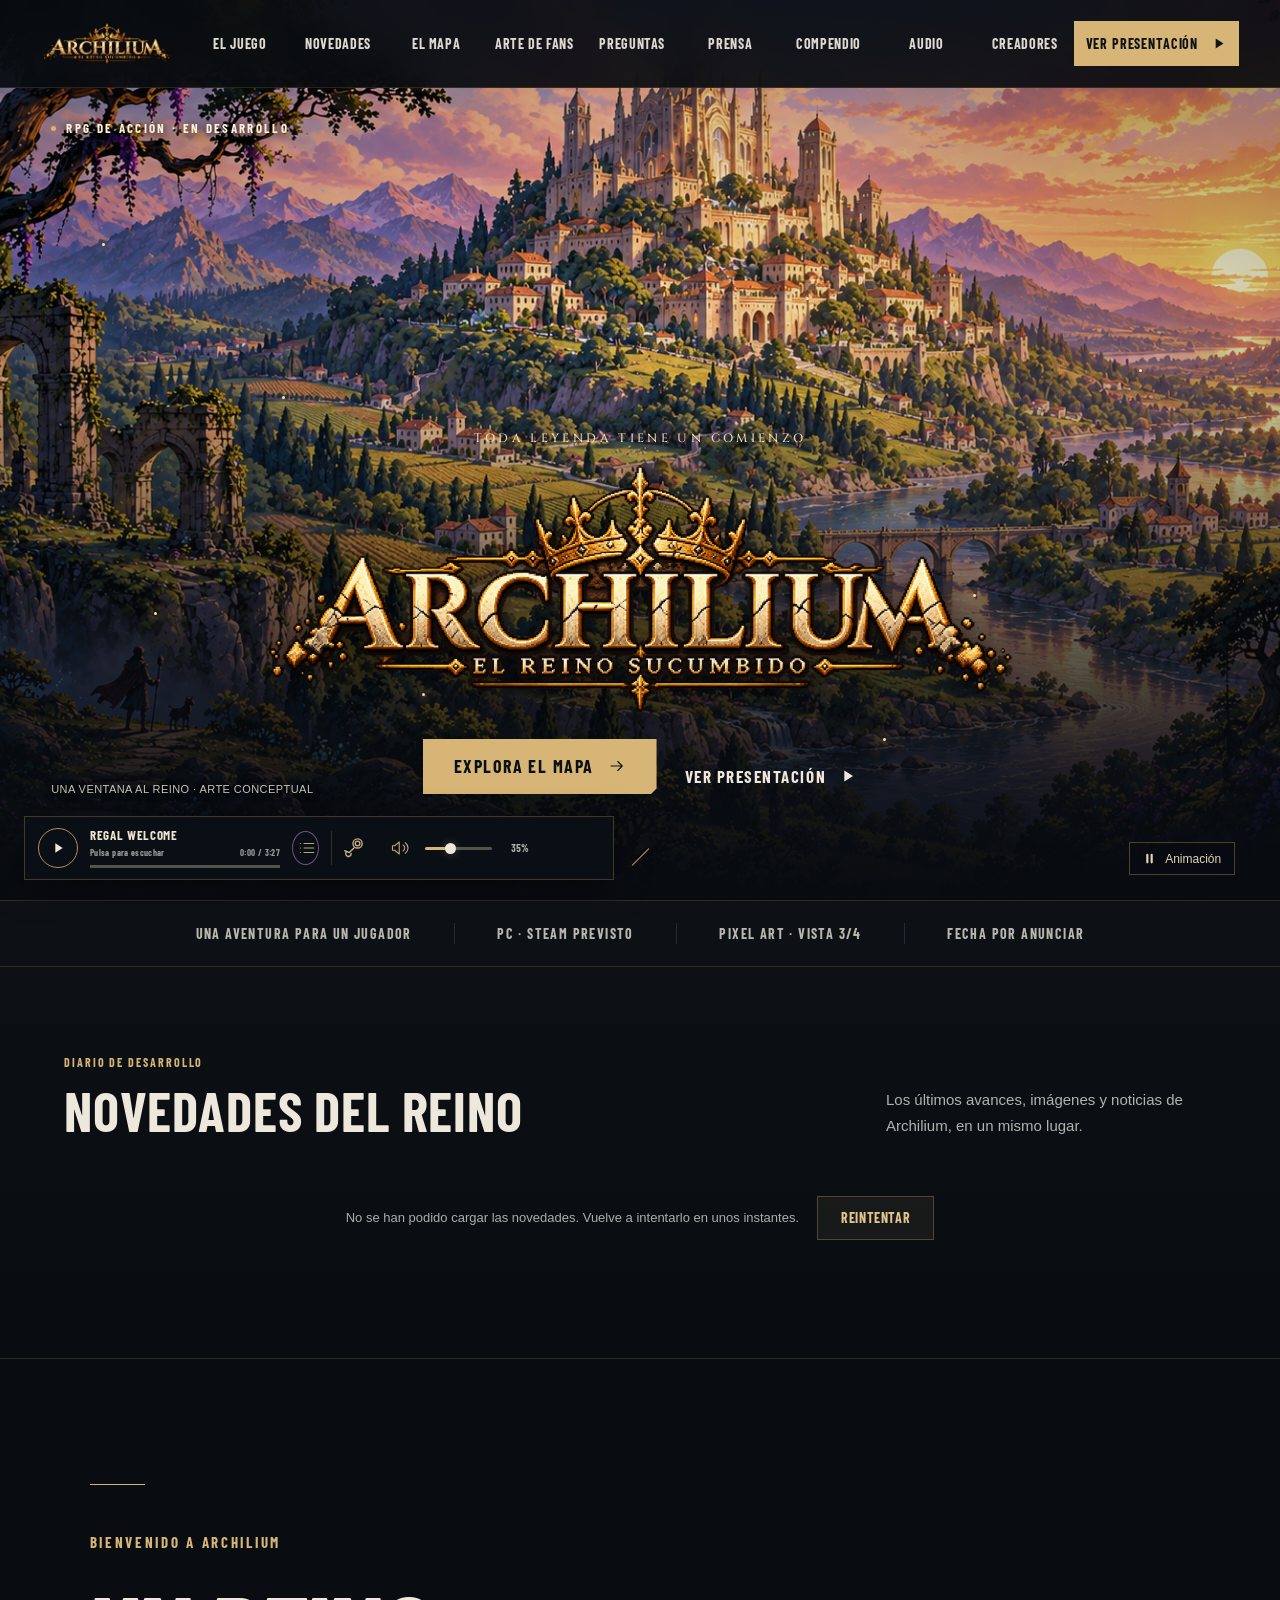
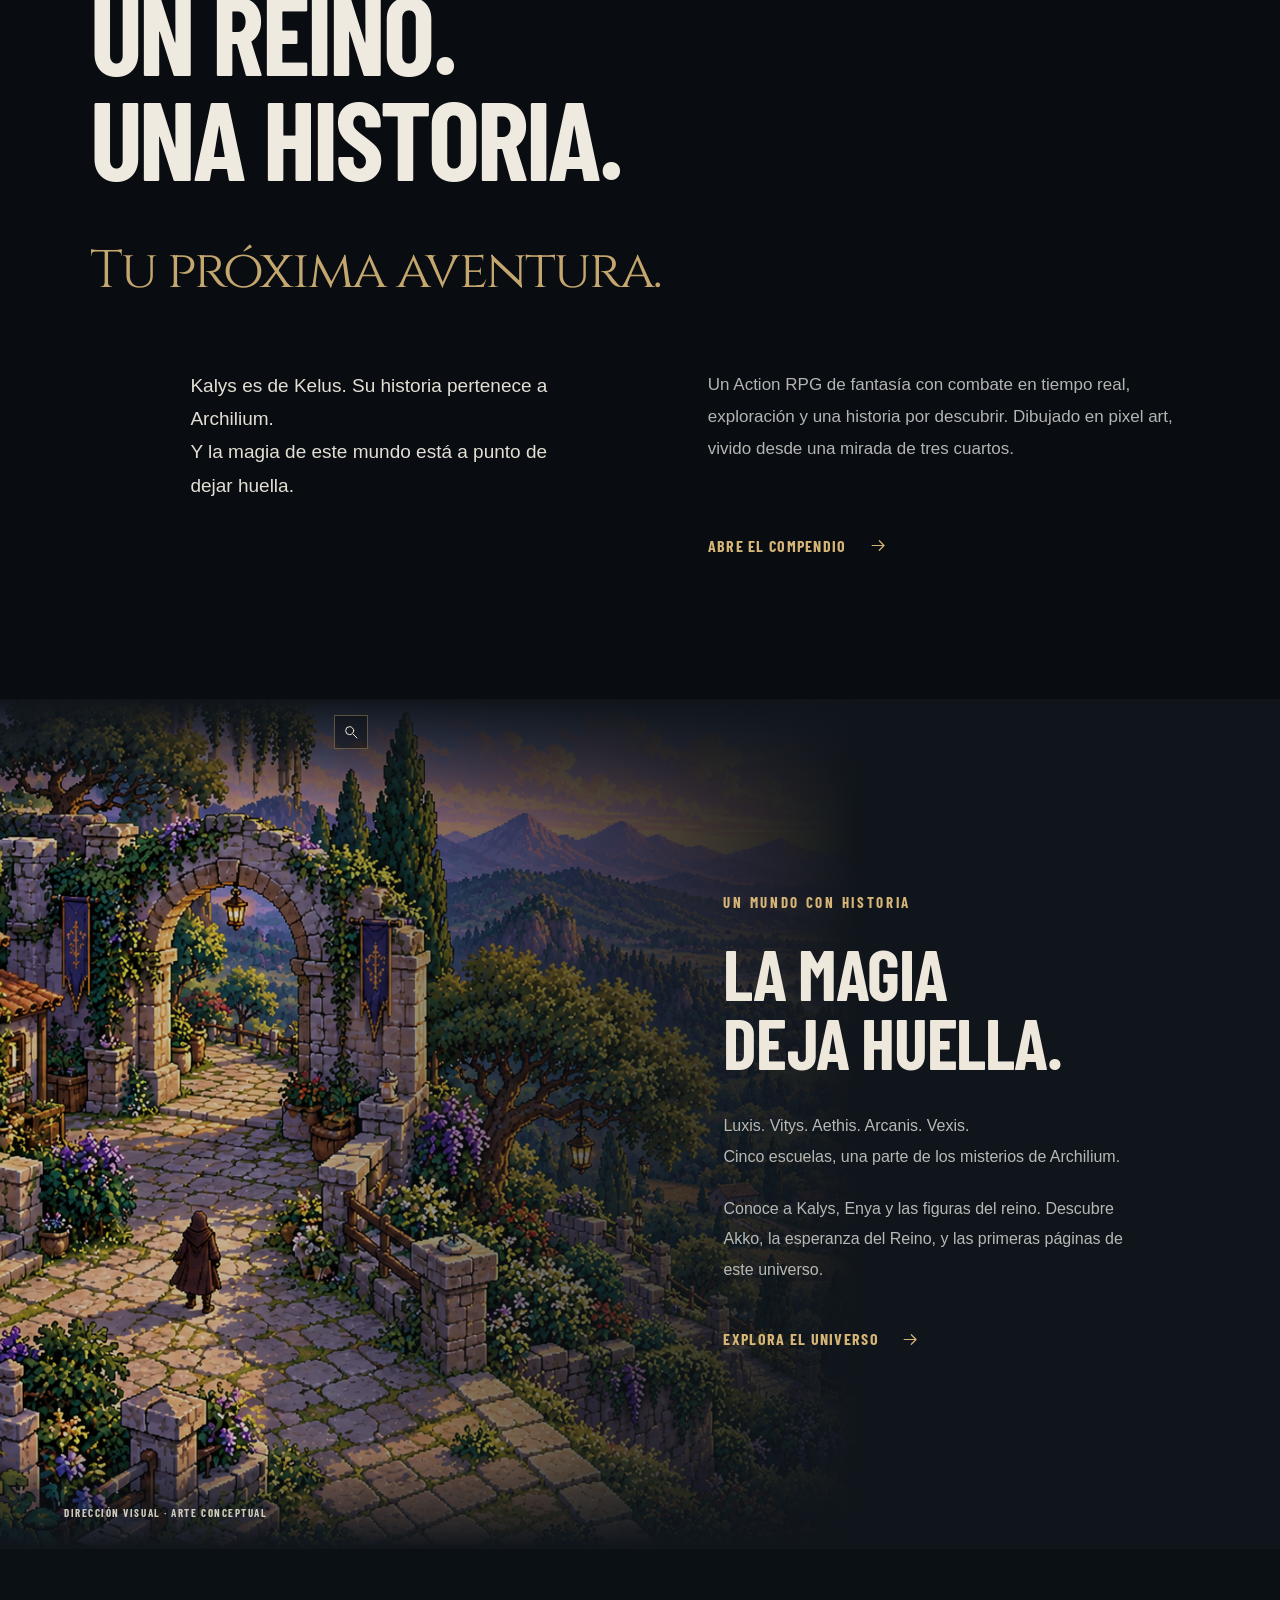
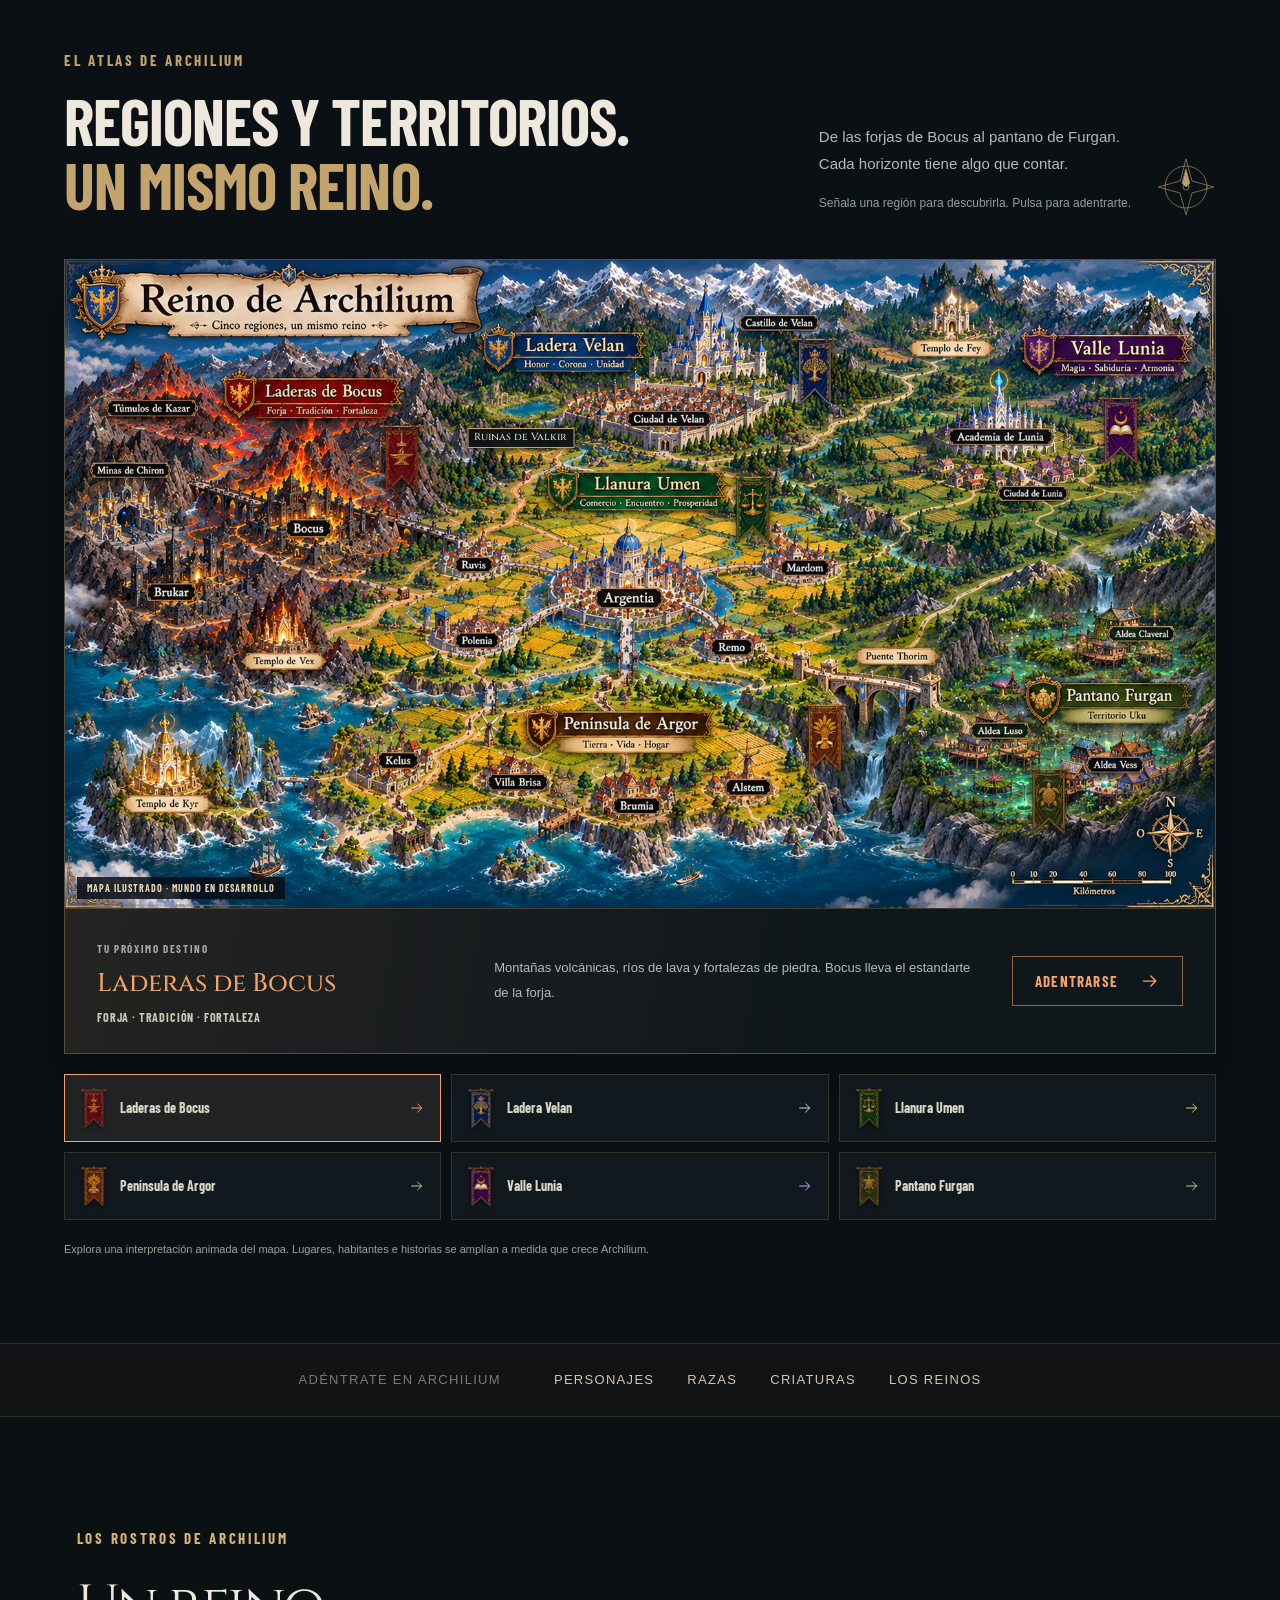
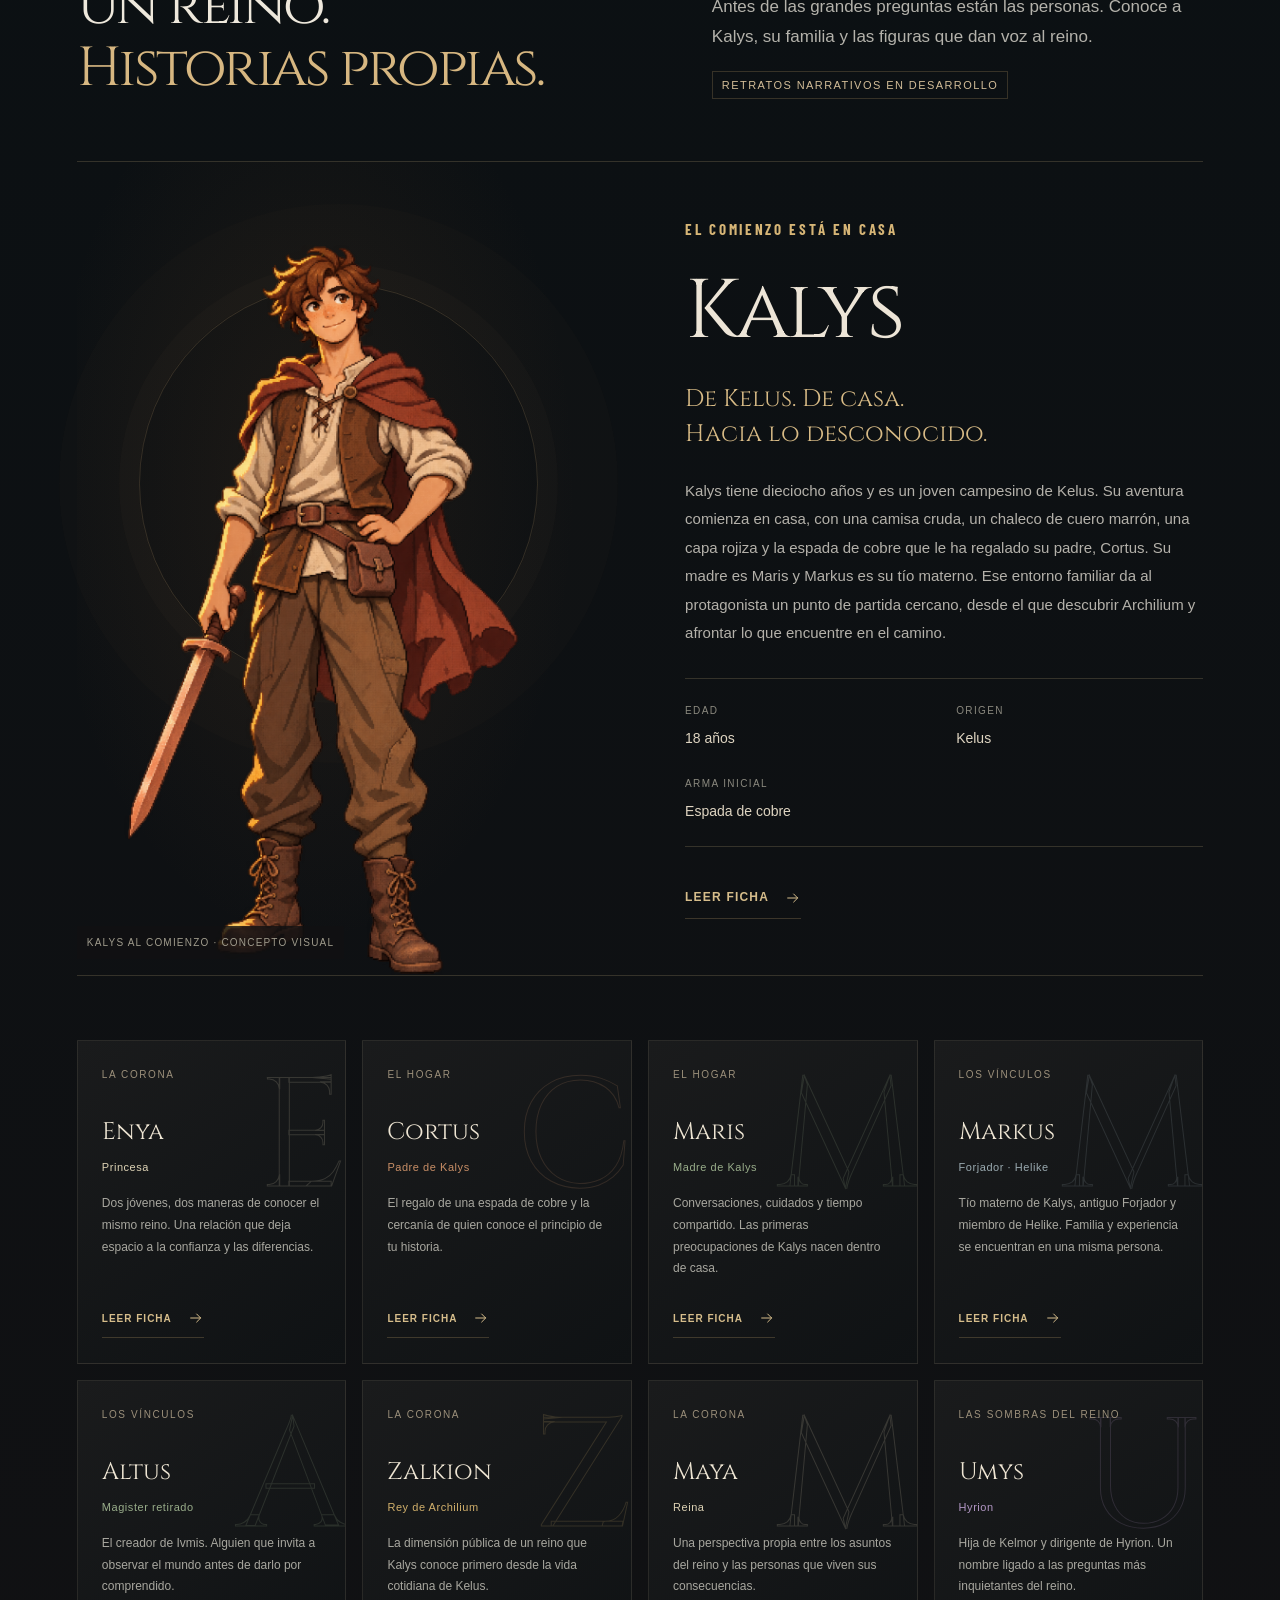
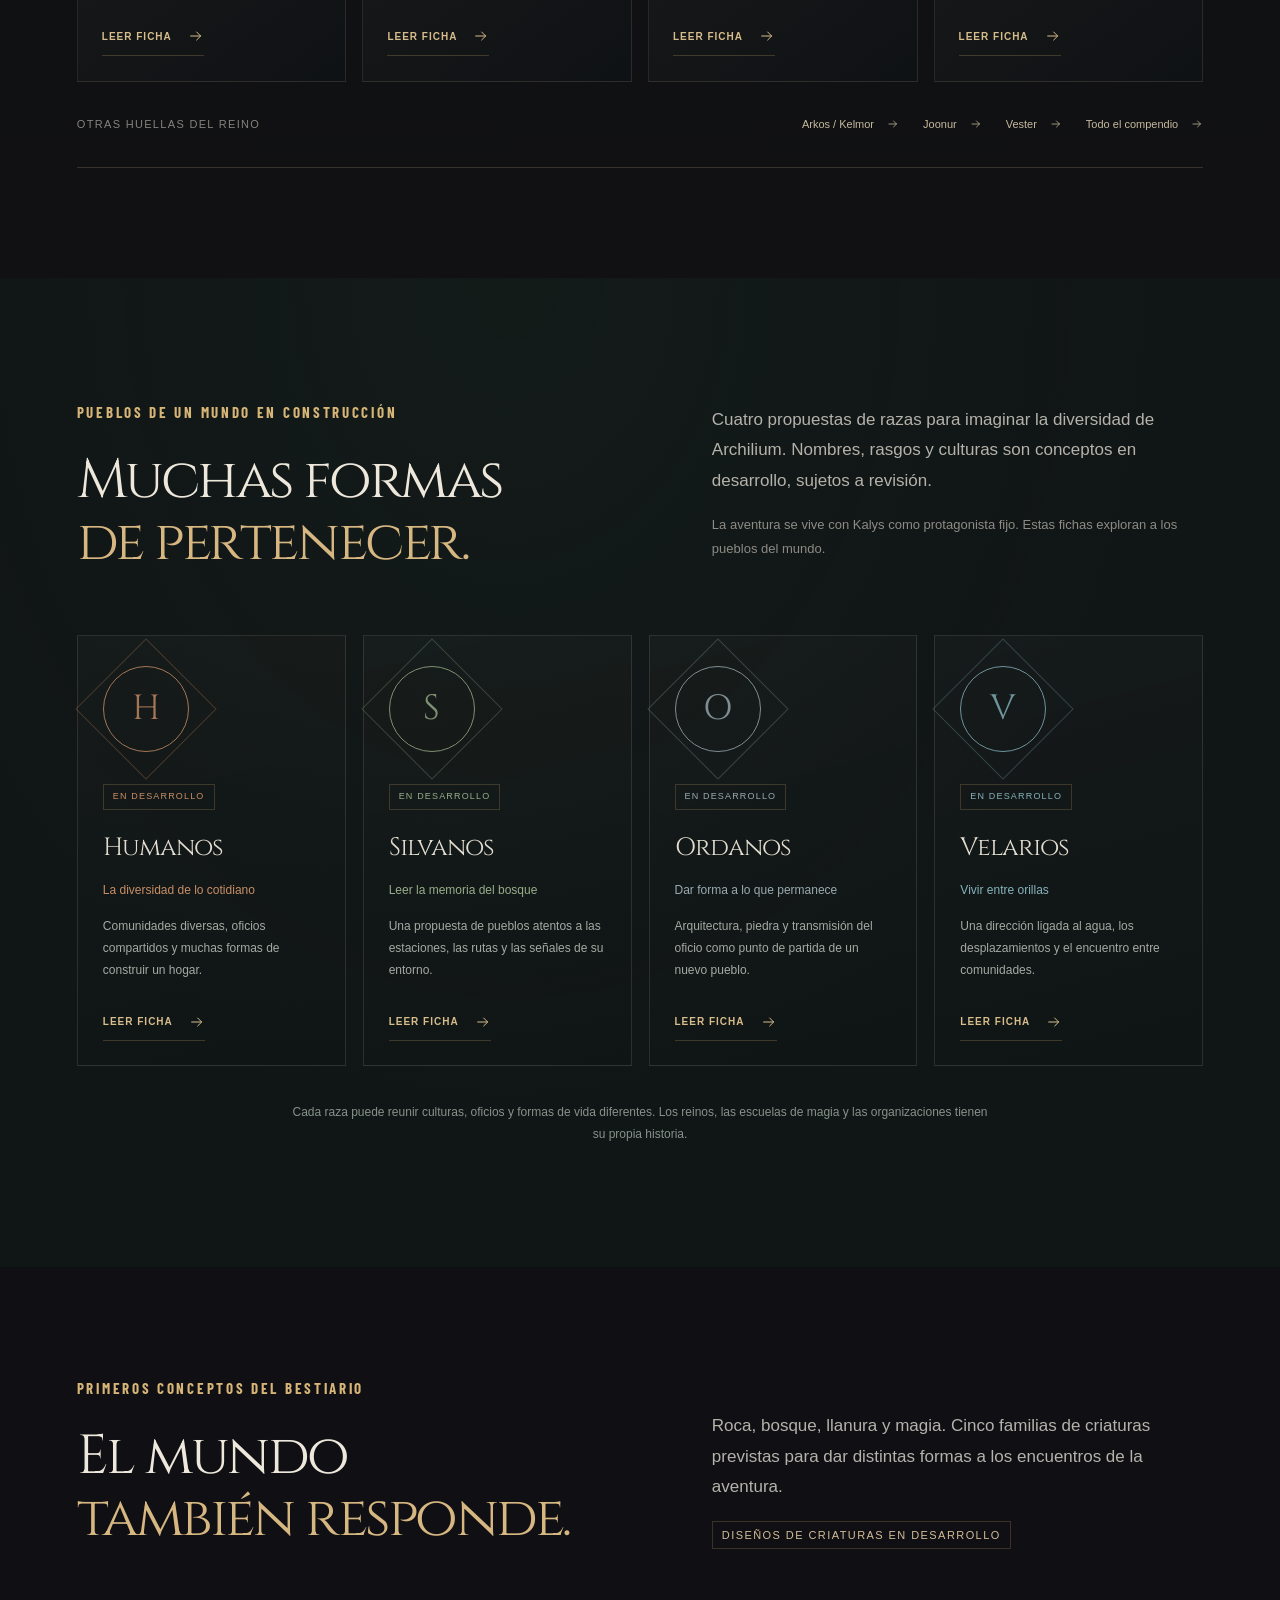
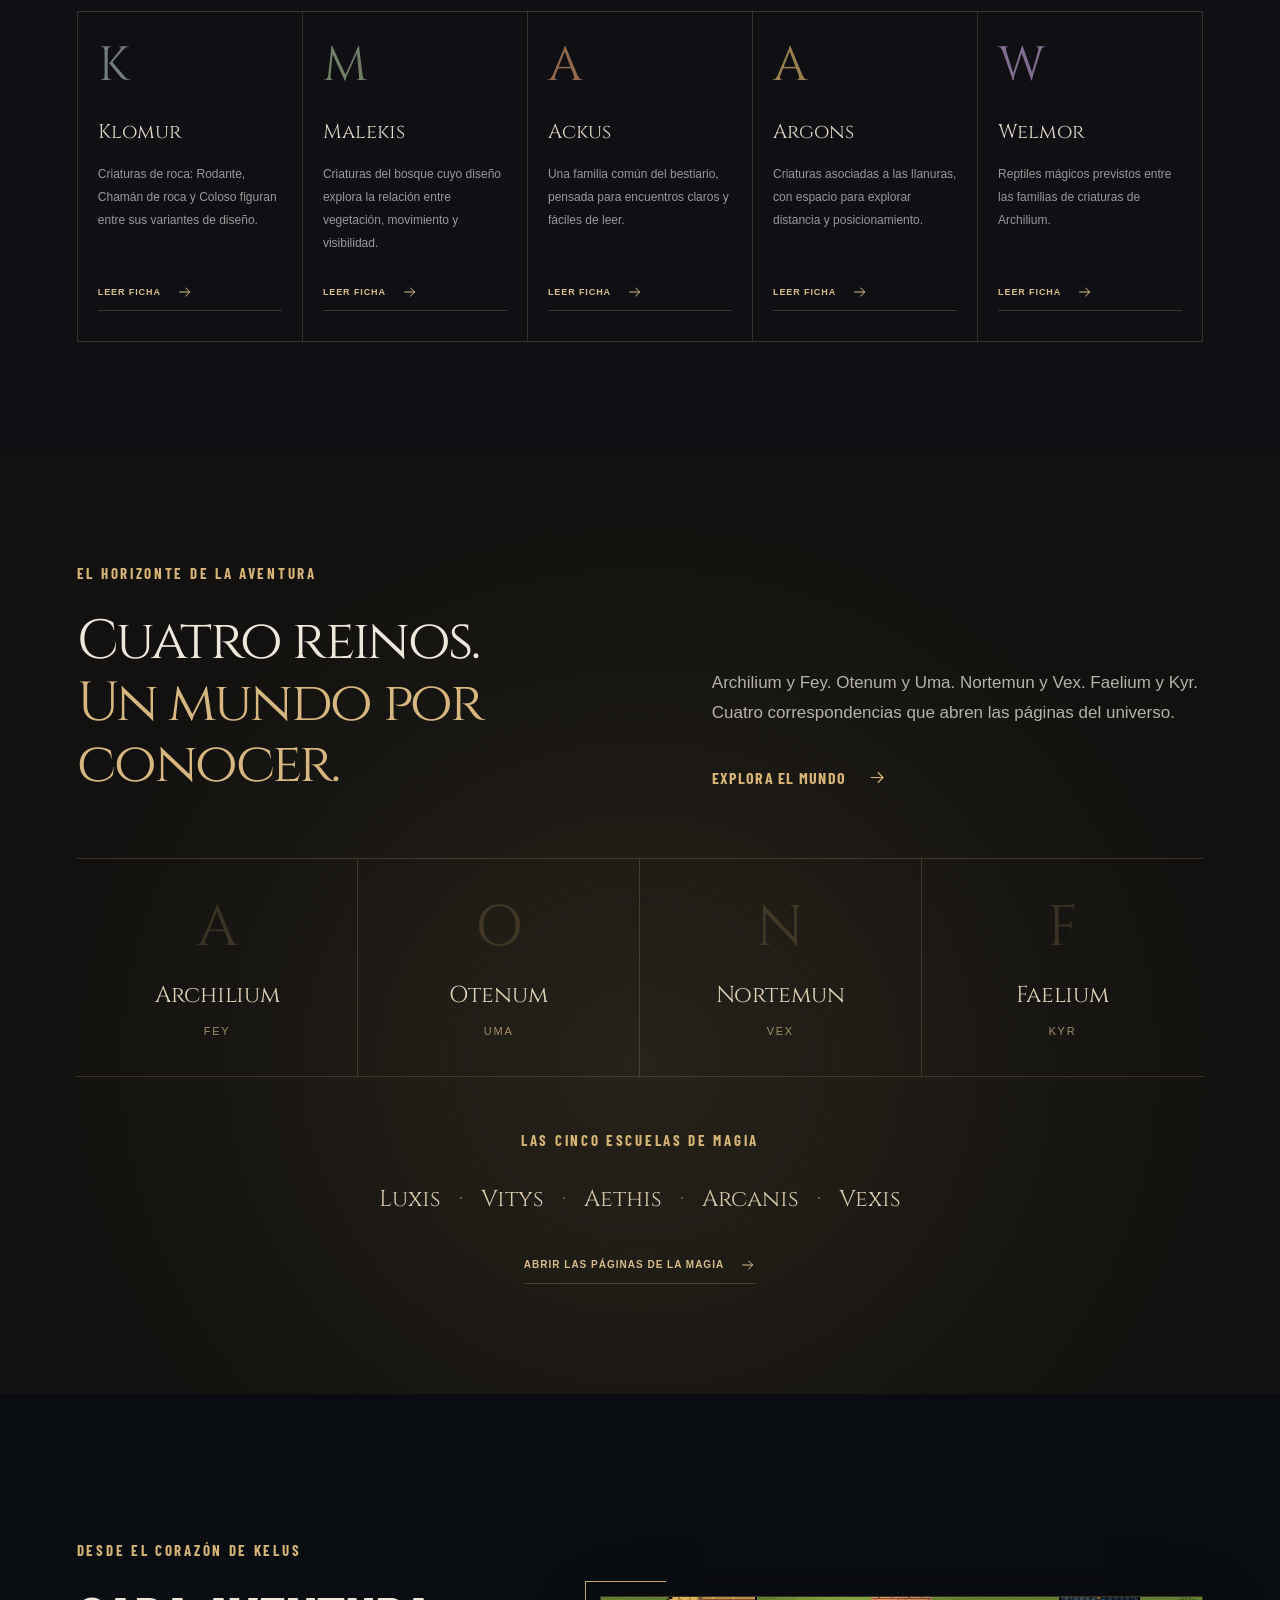
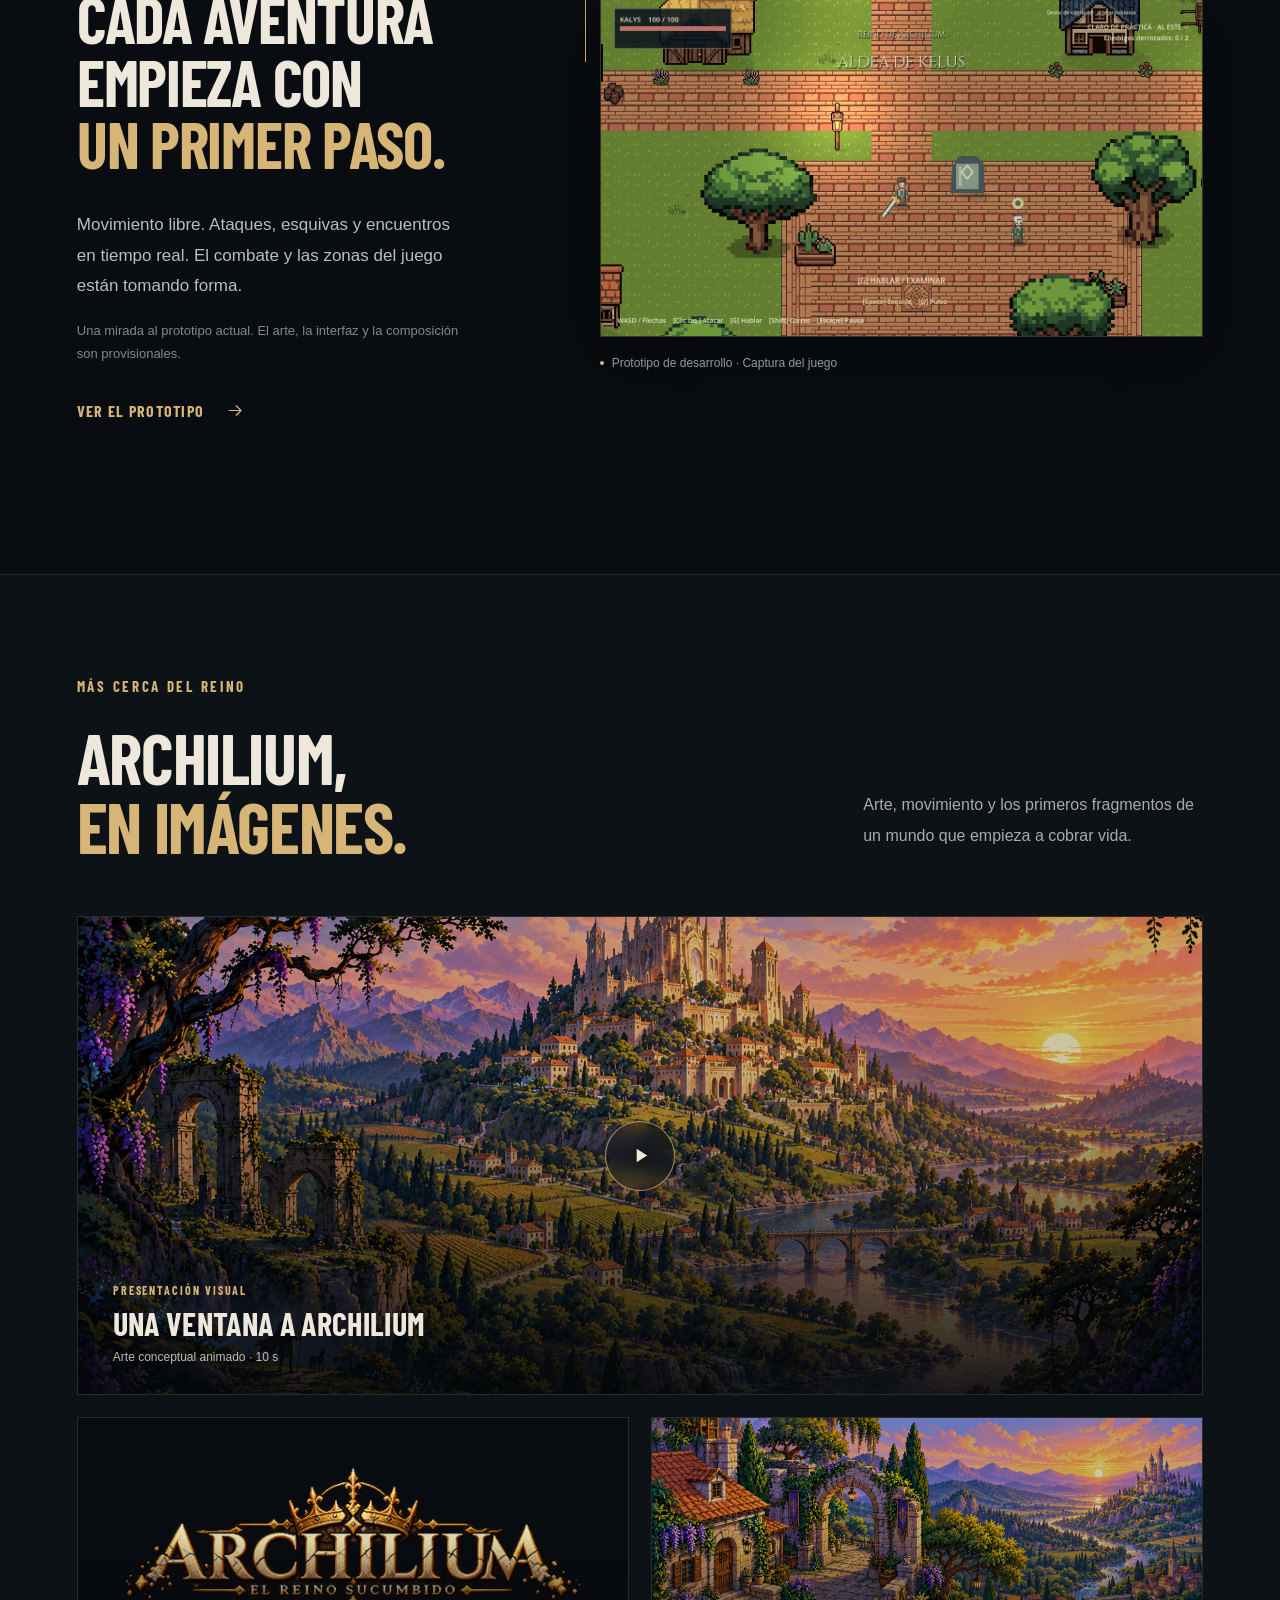
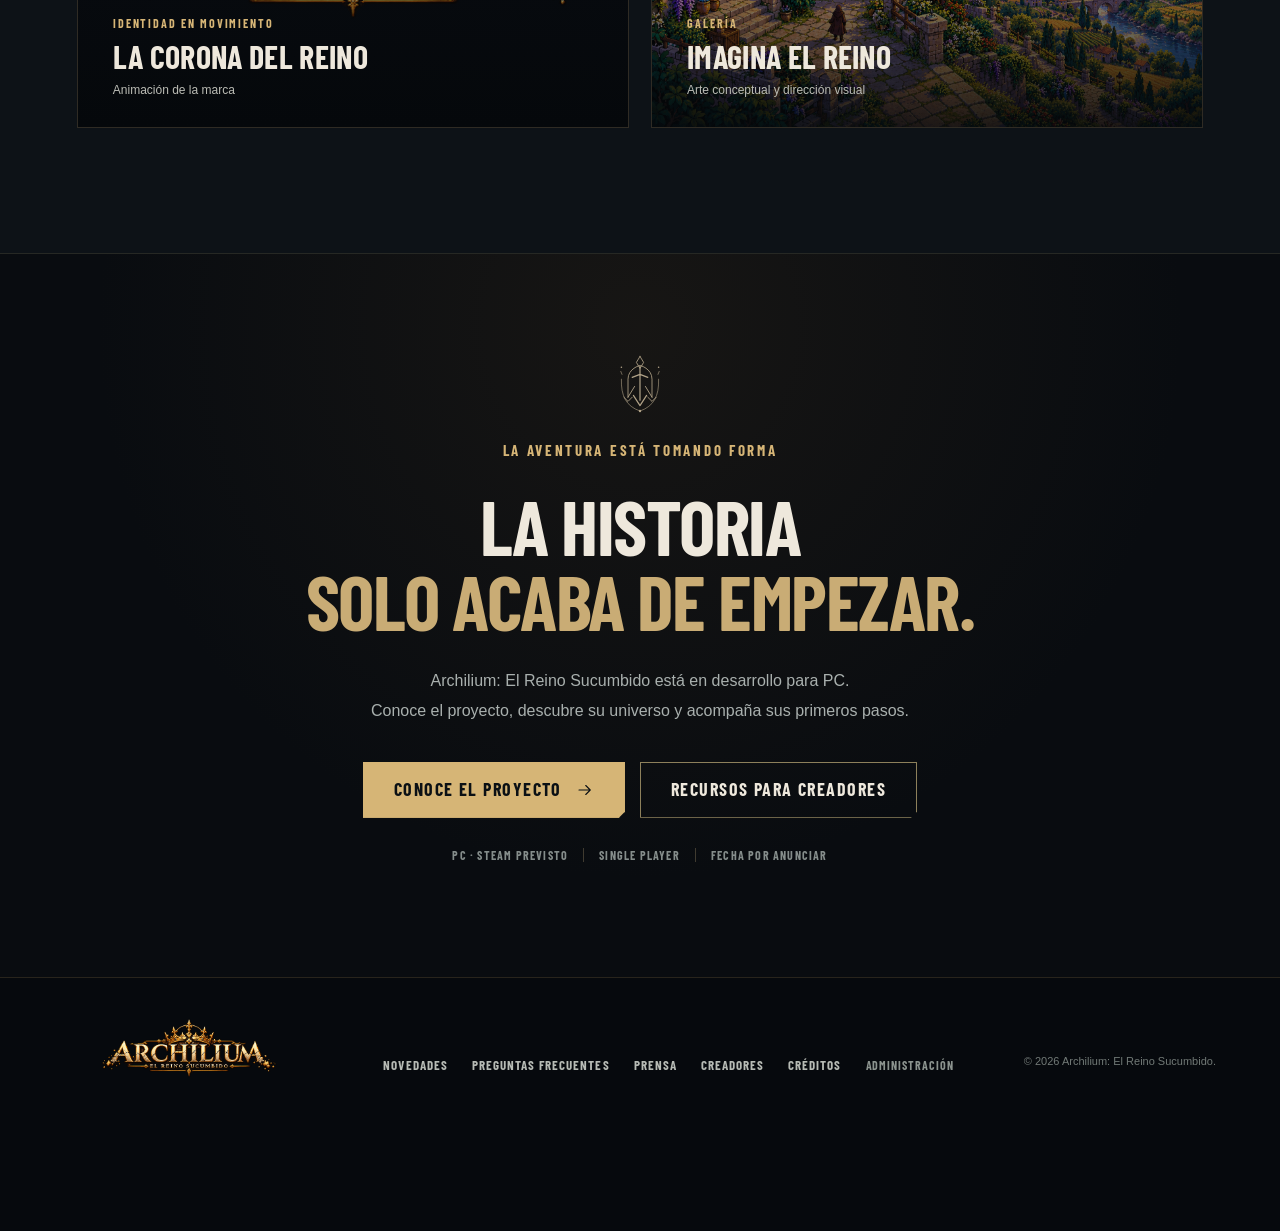
==== commit 8cbf89c1: "Add editable development news and protected administration entry" ====
--- a/index.html
+++ b/index.html
@@ -22,8 +22,10 @@
   <link rel="stylesheet" href="cinematic.css">
   <link rel="stylesheet" href="lore.css">
   <link rel="stylesheet" href="world-map.css?v=20261104-faction-standards">
+  <link rel="stylesheet" href="news.css?v=20261105-news">
   <script src="loading-screen.js"></script>
-  <script src="app.js?v=20261104-faction-standards" type="module"></script>
+  <script src="app.js?v=20261104-lunia-argor-music" type="module"></script>
+  <script src="news.mjs?v=20261105-news" type="module"></script>
 </head>
 <body>
   <div class="site-loader" id="site-loader" aria-label="Cargando Archilium" aria-hidden="true">
@@ -53,7 +55,7 @@
     <a class="nav-brand" href="#inicio" aria-label="Archilium, inicio"><img src="assets/archilium-corona-dorada.png" alt="" width="2172" height="724"></a>
     <button class="menu-toggle" aria-expanded="false" aria-controls="main-navigation" aria-label="Abrir menú"><span></span><span></span></button>
     <nav class="main-navigation" id="main-navigation" aria-label="Navegación principal">
-      <a href="#el-juego">El juego</a><a href="#mapa">El mapa</a><a href="#arte-de-fans" data-panel="arte-de-fans">Arte de fans</a><a href="#preguntas" data-panel="preguntas">Preguntas</a><a href="#prensa" data-panel="prensa">Prensa</a><a href="#compendio" data-panel="compendio">Compendio</a><a href="#audio" data-panel="audio">Audio</a><a href="#creadores" data-panel="creadores">Creadores</a>
+      <a href="#el-juego">El juego</a><a href="#novedades">Novedades</a><a href="#mapa">El mapa</a><a href="#arte-de-fans" data-panel="arte-de-fans">Arte de fans</a><a href="#preguntas" data-panel="preguntas">Preguntas</a><a href="#prensa" data-panel="prensa">Prensa</a><a href="#compendio" data-panel="compendio">Compendio</a><a href="#audio" data-panel="audio">Audio</a><a href="#creadores" data-panel="creadores">Creadores</a>
     </nav>
     <button class="header-action" data-panel="presentacion">Ver presentación <svg><use href="#icon-play"/></svg></button>
   </header>
@@ -73,6 +75,15 @@
       <a class="scroll-cue" href="#el-juego" aria-label="Desplazarse para descubrir Archilium"><span></span></a>
     </section>
     <div class="game-ribbon"><span>Una aventura para un jugador</span><span>PC · Steam previsto</span><span>Pixel art · Vista 3/4</span><span>Fecha por anunciar</span></div>
+    <section class="news-section" id="novedades" aria-labelledby="news-title">
+      <div class="news-shell">
+        <header class="news-heading"><div><p class="eyebrow">Diario de desarrollo</p><h2 id="news-title">Novedades del reino</h2></div><p>Los últimos avances, imágenes y noticias de Archilium, en un mismo lugar.</p></header>
+        <div class="news-grid" id="news-grid" aria-busy="true"></div>
+        <div class="news-feedback"><p id="news-status" role="status" aria-live="polite">Cargando novedades…</p><button class="news-action" id="news-retry" type="button" hidden>Reintentar</button></div>
+        <div class="news-more-wrap"><button class="news-action" id="news-more" type="button" hidden>Cargar más noticias</button></div>
+        <noscript><p class="news-noscript">Activa JavaScript para consultar las novedades publicadas de Archilium.</p></noscript>
+      </div>
+    </section>
     <section class="manifesto-section" id="el-juego" aria-labelledby="intro-title">
       <div class="section-rule" aria-hidden="true"></div>
       <p class="eyebrow reveal">Bienvenido a Archilium</p>
@@ -138,7 +149,7 @@
     </section>
     <section class="journey-section" aria-labelledby="journey-title"><img class="journey-crown" src="assets/emblem.svg" alt="" width="90" height="110" loading="lazy"><p class="eyebrow reveal">La aventura está tomando forma</p><h2 id="journey-title" class="reveal">La historia<br><em>solo acaba de empezar.</em></h2><p class="reveal">Archilium: El Reino Sucumbido está en desarrollo para PC.<br>Conoce el proyecto, descubre su universo y acompaña sus primeros pasos.</p><div class="journey-actions reveal"><button class="primary-button" data-panel="preguntas">Conoce el proyecto <svg><use href="#icon-arrow"/></svg></button><button class="secondary-button" data-panel="creadores">Recursos para creadores</button></div><div class="journey-meta"><span>PC · Steam previsto</span><span>Single player</span><span>Fecha por anunciar</span></div></section>
   </main>
-  <footer class="site-footer"><a class="footer-brand" href="#inicio" aria-label="Archilium, inicio"><img src="assets/archilium-corona-dorada.png" alt="" width="2172" height="724" loading="lazy"></a><nav aria-label="Enlaces del pie de página"><a href="#preguntas" data-panel="preguntas">Preguntas frecuentes</a><a href="#prensa" data-panel="prensa">Prensa</a><a href="#creadores" data-panel="creadores">Creadores</a><button data-panel="creditos">Créditos</button></nav><p>© <span id="copyright-year">2026</span> Archilium: El Reino Sucumbido.</p></footer>
+  <footer class="site-footer"><a class="footer-brand" href="#inicio" aria-label="Archilium, inicio"><img src="assets/archilium-corona-dorada.png" alt="" width="2172" height="724" loading="lazy"></a><nav aria-label="Enlaces del pie de página"><a href="#novedades">Novedades</a><a href="#preguntas" data-panel="preguntas">Preguntas frecuentes</a><a href="#prensa" data-panel="prensa">Prensa</a><a href="#creadores" data-panel="creadores">Creadores</a><button data-panel="creditos">Créditos</button><a class="news-admin-link" href="admin/">Administración</a></nav><p>© <span id="copyright-year">2026</span> Archilium: El Reino Sucumbido.</p></footer>
   <aside class="sound-dock" aria-label="Reproductor de ambiente musical">
     <button id="play-toggle" class="play-toggle" aria-label="Reproducir Regal Welcome" aria-pressed="false"><svg><use href="#icon-play"/></svg></button>
     <div class="track-info"><span class="track-name">Regal Welcome</span><div class="track-meta"><span id="track-state">Cargando música…</span><span id="track-time">0:00 / --:--</span></div><input id="track-progress" type="range" min="0" max="1" step="0.1" value="0" aria-label="Posición de la pista" disabled></div>
@@ -152,6 +163,10 @@
   <audio id="ambient-audio" src="assets/regal-welcome.mp3" preload="auto" playsinline loop></audio>
   <p class="sr-only" id="audio-status" aria-live="polite"></p>
 
+  <dialog id="news-dialog" aria-labelledby="news-article-title">
+    <header class="news-reader-header"><div><p class="eyebrow">Novedades de Archilium</p><h2 id="news-article-title">Noticia de Archilium</h2></div><button id="news-close" class="news-close" type="button" aria-label="Cerrar noticia" autofocus>×</button></header>
+    <div class="news-reader" id="news-reader"></div>
+  </dialog>
   <dialog id="content-dialog" aria-labelledby="dialog-title">
     <div class="dialog-topline"><a class="dialog-brand" href="#inicio" aria-label="Archilium, inicio" data-close-dialog><img src="assets/archilium-corona-dorada.png" alt="" width="2172" height="724"></a><button class="dialog-close" aria-label="Cerrar ventana"><svg><use href="#icon-close"/></svg></button></div>
     <div class="dialog-scroll"><div id="dialog-body"></div></div>
--- a/news.css
+++ b/news.css
@@ -0,0 +1,51 @@
+.news-section{padding:86px max(24px,5vw) 94px;background:linear-gradient(180deg,#0c1015,#090c10);border-bottom:1px solid #d6b57624;scroll-margin-top:24px}
+.news-shell{max-width:1600px;margin:0 auto}
+.news-heading{display:flex;align-items:flex-end;justify-content:space-between;gap:35px;margin-bottom:32px}
+.news-heading .eyebrow{color:var(--gold,#d6b576);margin:0 0 12px;font-size:12px;letter-spacing:.16em}
+.news-heading h2{font:700 clamp(36px,4.3vw,64px)/1 var(--condensed,sans-serif);color:#eee8dc;text-transform:uppercase;letter-spacing:.015em;margin:0}
+.news-heading>p{max-width:330px;font:400 15px/1.7 var(--sans,sans-serif);color:#aeb4b0;margin:0}
+.news-grid{display:grid;grid-template-columns:repeat(auto-fit,minmax(min(100%,255px),1fr));gap:22px;align-items:stretch}
+.news-card{position:relative;display:flex;flex-direction:column;min-width:0;background:#1b2026;border:1px solid #323940;border-radius:3px;overflow:hidden;transition:border-color .2s,transform .2s,box-shadow .2s}
+.news-card:hover{transform:translateY(-4px);border-color:#b49761;box-shadow:0 15px 35px #0004}
+.news-card:focus-within{outline:2px solid #e0bd7b;outline-offset:4px;border-color:#e0bd7b}
+.news-card-art{position:relative;aspect-ratio:16/9;background:#141b23;overflow:hidden}
+.news-card-cover{display:block;width:100%;height:100%;object-fit:cover;transition:transform .35s;filter:saturate(.95)}
+.news-card:hover .news-card-cover{transform:scale(1.035)}
+.news-badge{position:absolute;top:13px;left:13px;display:block;border-radius:2px;padding:6px 10px;background:#e1c48c;color:#141711;font:700 12px/1 var(--condensed,sans-serif);text-transform:uppercase;letter-spacing:.08em;box-shadow:0 2px 9px #0004;pointer-events:none}
+.news-card-copy{display:flex;flex-direction:column;flex:1;padding:22px 22px 21px}
+.news-meta{display:flex;flex-wrap:wrap;justify-content:space-between;align-items:center;gap:7px 12px;color:#aab0b0;font:700 11px/1.5 var(--condensed,sans-serif);letter-spacing:.065em;text-transform:uppercase}
+.news-meta>span{color:#d2b57d}.news-meta time{font-weight:500;color:#a8aeaf;white-space:nowrap}
+.news-card-title{margin:13px 0 12px;font:700 clamp(21px,1.7vw,25px)/1.15 var(--condensed,sans-serif);letter-spacing:.005em;color:#f5f1e9;overflow-wrap:anywhere}
+.news-card-button{padding:0;background:none;border:0;color:inherit;text-align:left;font:inherit;cursor:pointer}
+.news-card-button::after{position:absolute;inset:0;content:'';z-index:1}
+.news-card-button:focus{outline:none}
+.news-card-excerpt{margin:0 0 24px;color:#c2c7c7;font:400 14px/1.65 var(--sans,sans-serif);overflow-wrap:anywhere}
+.news-card-read{display:flex;align-items:center;justify-content:space-between;gap:20px;margin-top:auto;padding-top:16px;border-top:1px solid #8f795e35;color:#e1c48c;font:700 13px/1 var(--condensed,sans-serif);letter-spacing:.035em;text-transform:uppercase}
+.news-card-read>span{font-size:20px;font-weight:400}
+.news-feedback{display:flex;align-items:center;justify-content:center;gap:18px;flex-wrap:wrap;margin-top:26px;min-height:24px;text-align:center}
+.news-feedback p{margin:0;color:#a8b0ad;font:400 13px/1.6 var(--sans,sans-serif)}
+.news-action{min-height:44px;padding:12px 23px;background:#d6b57612;border:1px solid #b69a655c;color:#e2c58b;font:700 14px/1.2 var(--condensed,sans-serif);letter-spacing:.045em;text-transform:uppercase;cursor:pointer}
+.news-action:hover{background:#d6b57622;border-color:#c4a46b}.news-action:focus-visible{outline:2px solid #f0cc88;outline-offset:4px}.news-action:disabled{opacity:.5;cursor:wait}
+.news-more-wrap{text-align:center;margin-top:24px}
+.news-section [hidden],#news-dialog [hidden]{display:none!important}
+.news-noscript{max-width:650px;margin:30px auto;color:#b7bbb8;font-size:14px;text-align:center}
+.site-footer .news-admin-link{font-size:12px;color:#8b938e}
+#news-dialog{padding:0;width:min(900px,calc(100% - 36px));max-height:calc(100svh - 48px);background:#10161d;border:1px solid #a38a565e;box-shadow:0 30px 100px #000c;color:#eee8dc;overflow:hidden;border-radius:4px}
+#news-dialog[open]{display:flex;flex-direction:column}
+#news-dialog::backdrop{background:#020509df;backdrop-filter:blur(8px)}
+.news-reader-header{display:flex;justify-content:space-between;align-items:flex-start;gap:24px;flex-shrink:0;padding:26px 30px 23px;border-bottom:1px solid #8e75433d}
+.news-reader-header .eyebrow{margin:0 0 10px;font-size:11px;color:#d6b576;letter-spacing:.15em}
+.news-reader-header h2{font:700 clamp(27px,4vw,41px)/1.08 var(--condensed,sans-serif);margin:0;color:#f2eadb;overflow-wrap:anywhere}
+.news-close{display:grid;place-items:center;flex:0 0 44px;width:44px;height:44px;padding:0;background:#d6b5760c;border:1px solid #b79b655c;color:#e2c48a;font:400 29px/1 sans-serif;cursor:pointer}
+.news-close:hover{background:#d6b57622}.news-close:focus-visible{outline:2px solid #f0cc88;outline-offset:3px}
+.news-reader{overflow:auto;overscroll-behavior:contain;scrollbar-color:#827354 #11161b;padding:28px 30px 40px;min-height:100px}
+.news-reader-status{font:400 16px/1.7 var(--sans,sans-serif);color:#bbc1be;margin:20px 0}
+.news-article-cover{display:block;max-width:100%;width:100%;height:auto;max-height:420px;aspect-ratio:16/9;object-fit:cover;border-radius:2px;background:#141b23}
+.news-article-meta{margin:24px 0 20px}
+.news-article-lead{margin:0 0 24px;color:#e2c58e;font:500 19px/1.6 var(--sans,sans-serif);overflow-wrap:anywhere}
+.news-article-text{font:400 16px/1.8 var(--sans,sans-serif);color:#c5cdca;overflow-wrap:anywhere}
+.news-article-text p{margin:0 0 1.4em;white-space:pre-line}.news-article-text p:last-child{margin-bottom:0}
+body:has(#news-dialog[open]){overflow:hidden}
+@media(min-width:1081px) and (max-width:1450px){.main-navigation a{padding-left:9px;padding-right:9px;font-size:14px;letter-spacing:.045em}.header-action{padding:14px 12px;font-size:14px}.nav-brand{flex-basis:150px}}
+@media(max-width:700px){.news-section{padding:60px 22px 64px}.news-heading{display:block;margin-bottom:26px}.news-heading h2{font-size:43px}.news-heading>p{font-size:14px;margin-top:18px;max-width:430px}.news-grid{gap:18px}.news-card-copy{padding:21px}.news-card-title{font-size:25px}.news-card-excerpt{font-size:14px}.news-feedback{margin-top:23px;gap:13px}#news-dialog{width:calc(100% - 24px);max-height:calc(100svh - 28px)}.news-reader-header{padding:20px;gap:15px}.news-reader-header h2{font-size:30px}.news-reader{padding:20px 20px 30px}.news-article-lead{font-size:17px}.news-article-text{font-size:15px}.news-close{flex-basis:42px;width:42px;height:42px}}
+@media(prefers-reduced-motion:reduce){.news-card,.news-card-cover{transition:none}.news-card:hover,.news-card:hover .news-card-cover{transform:none}}
